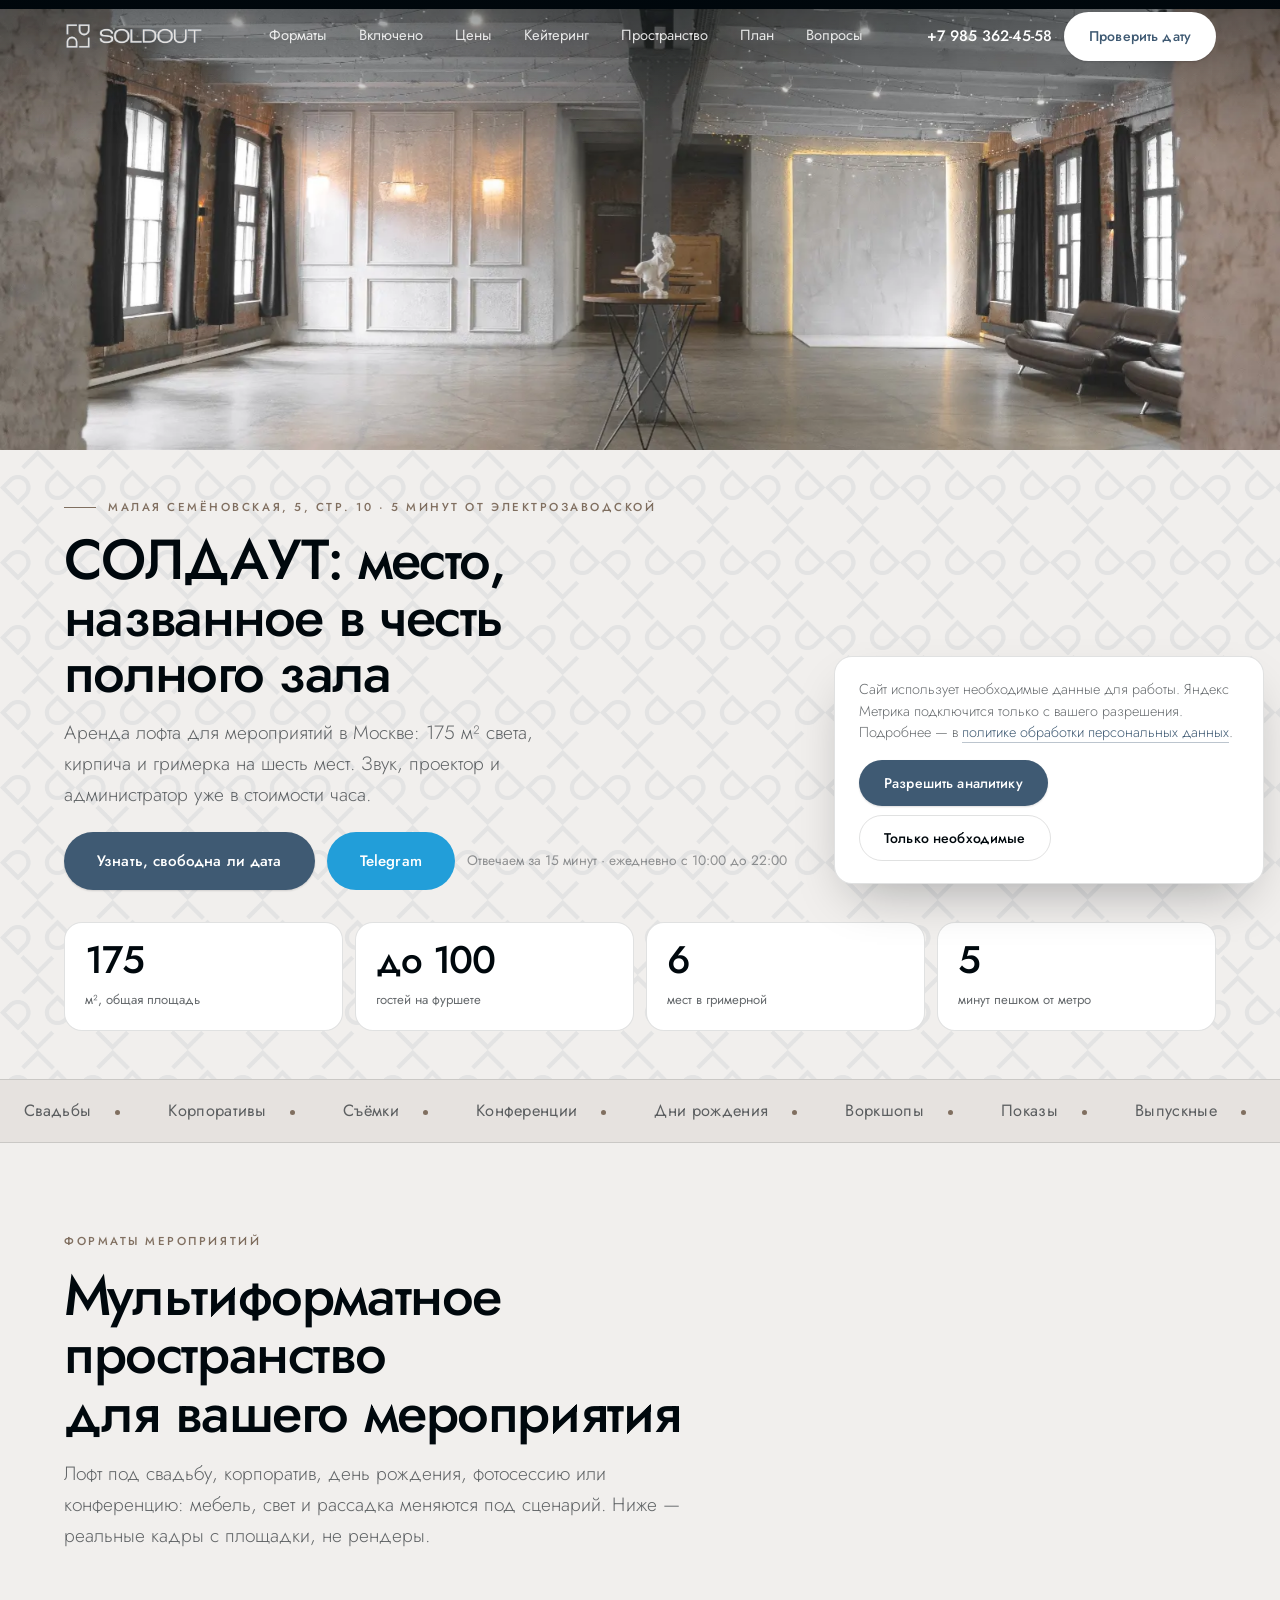
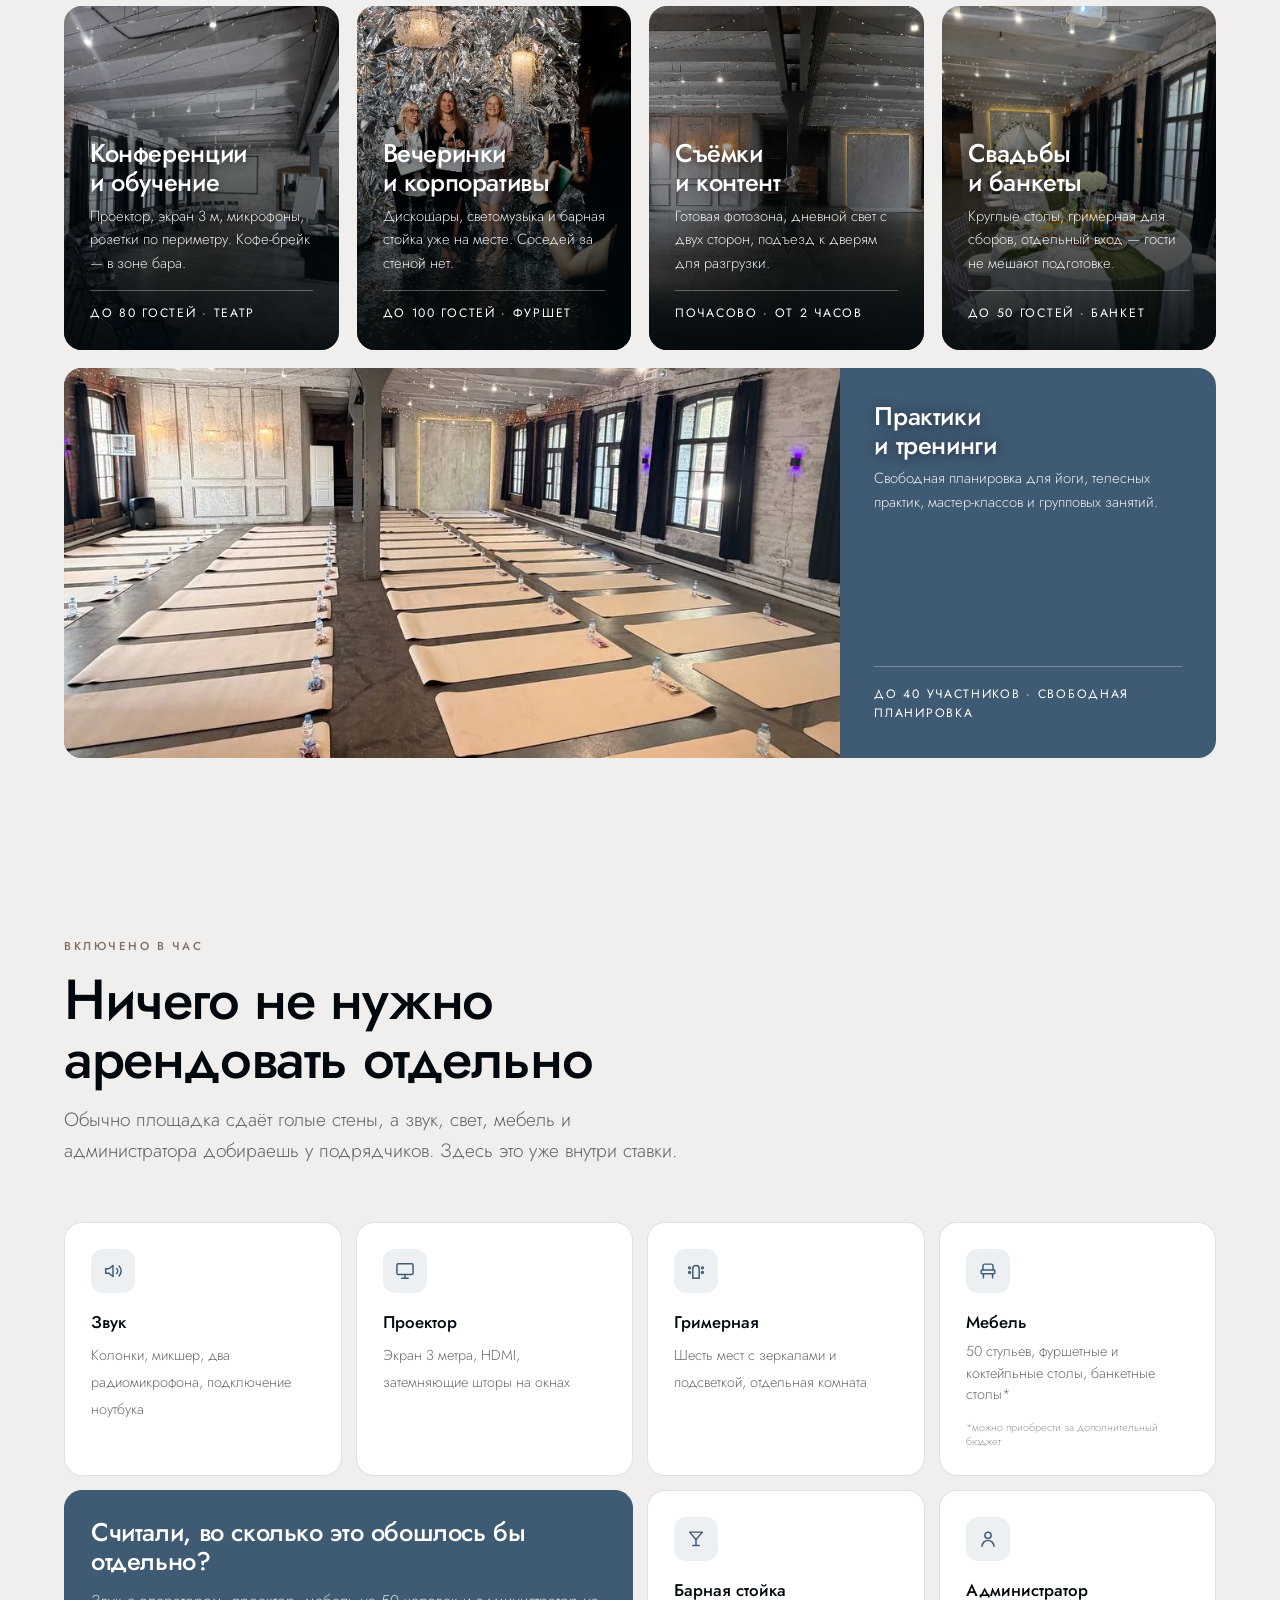
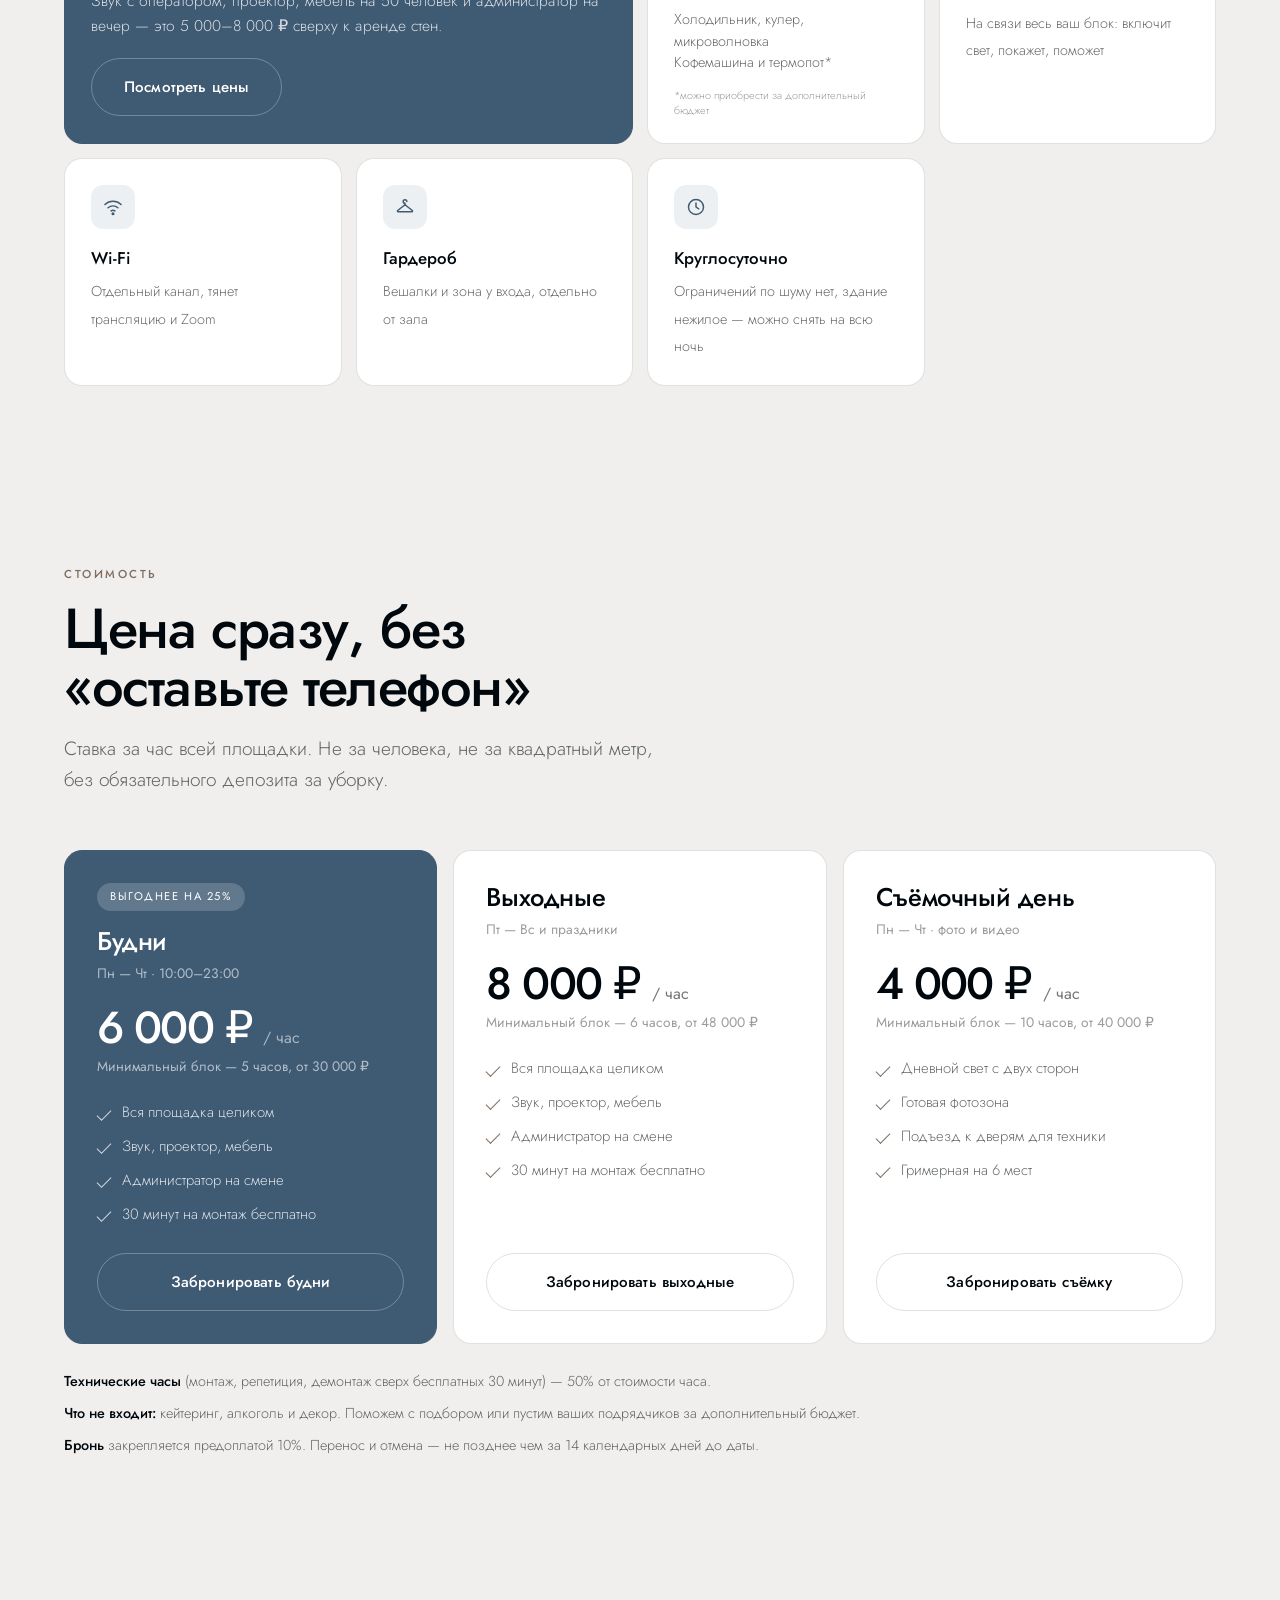
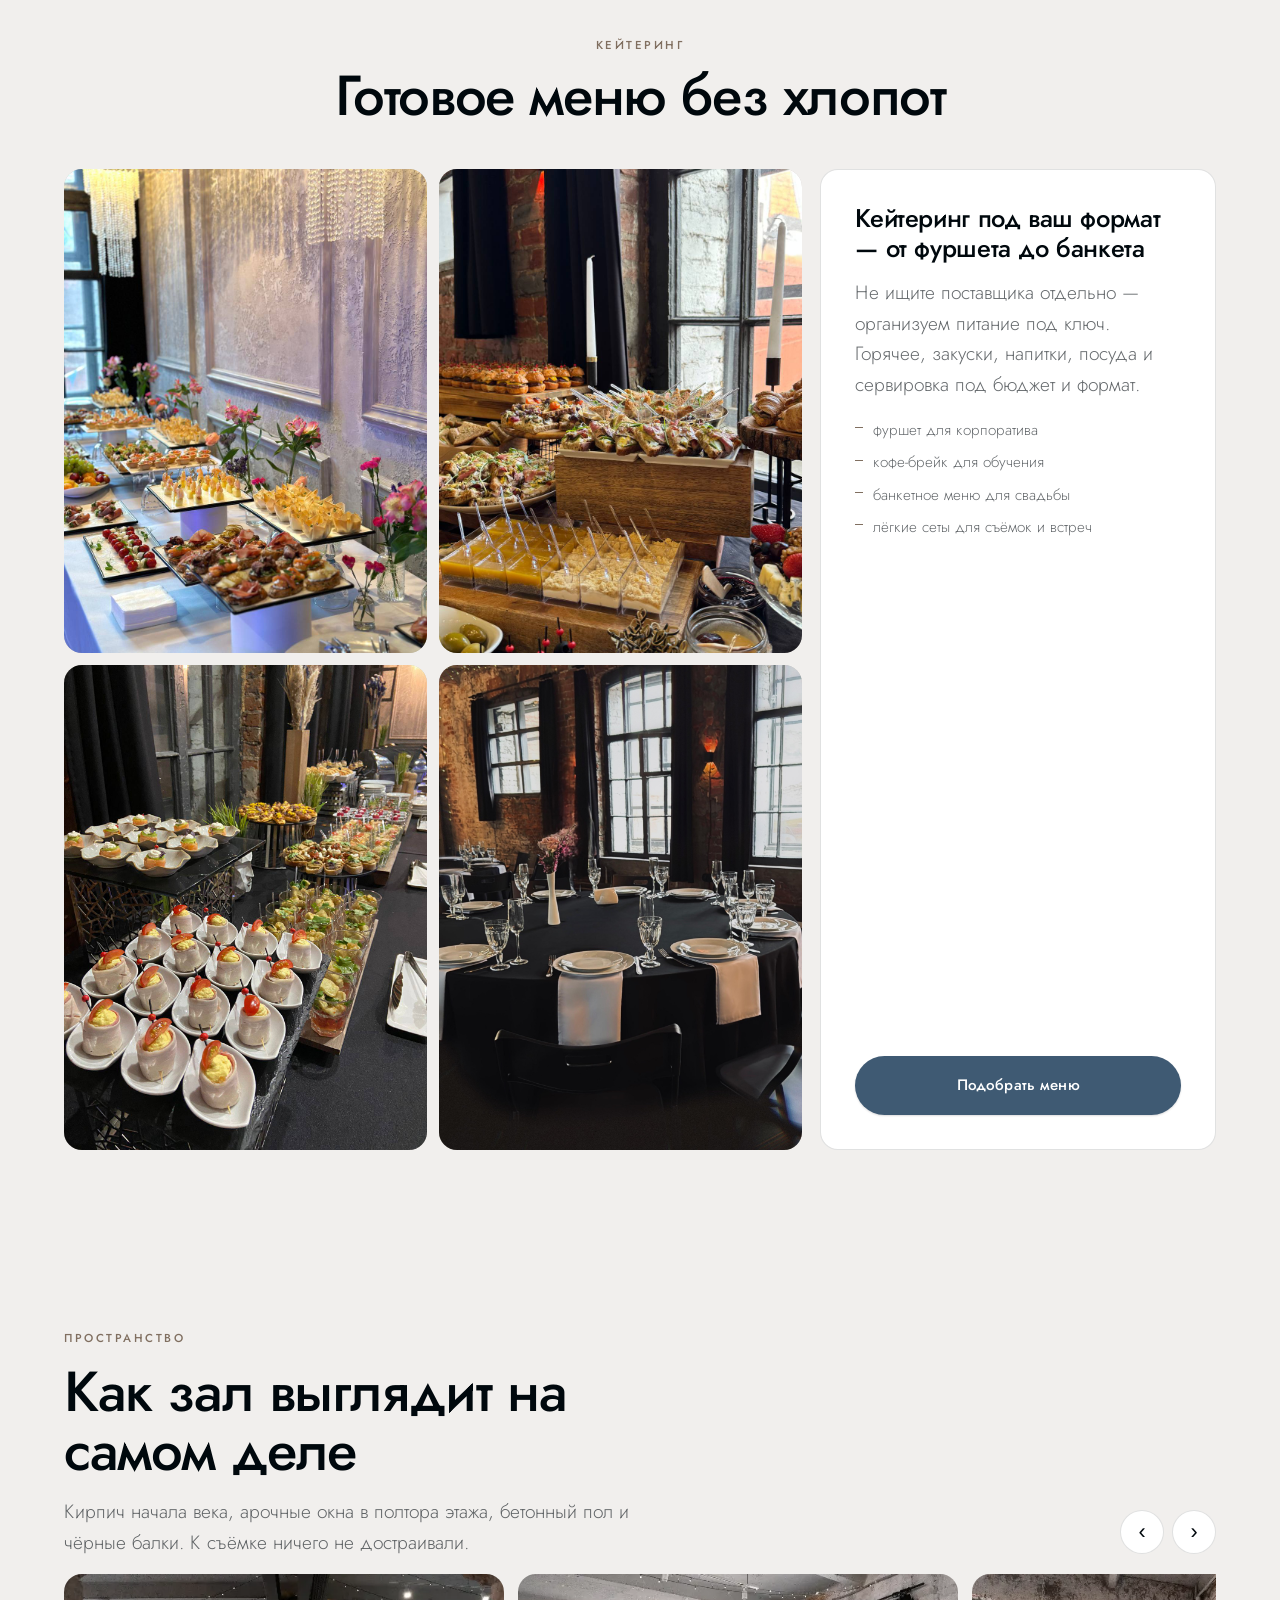
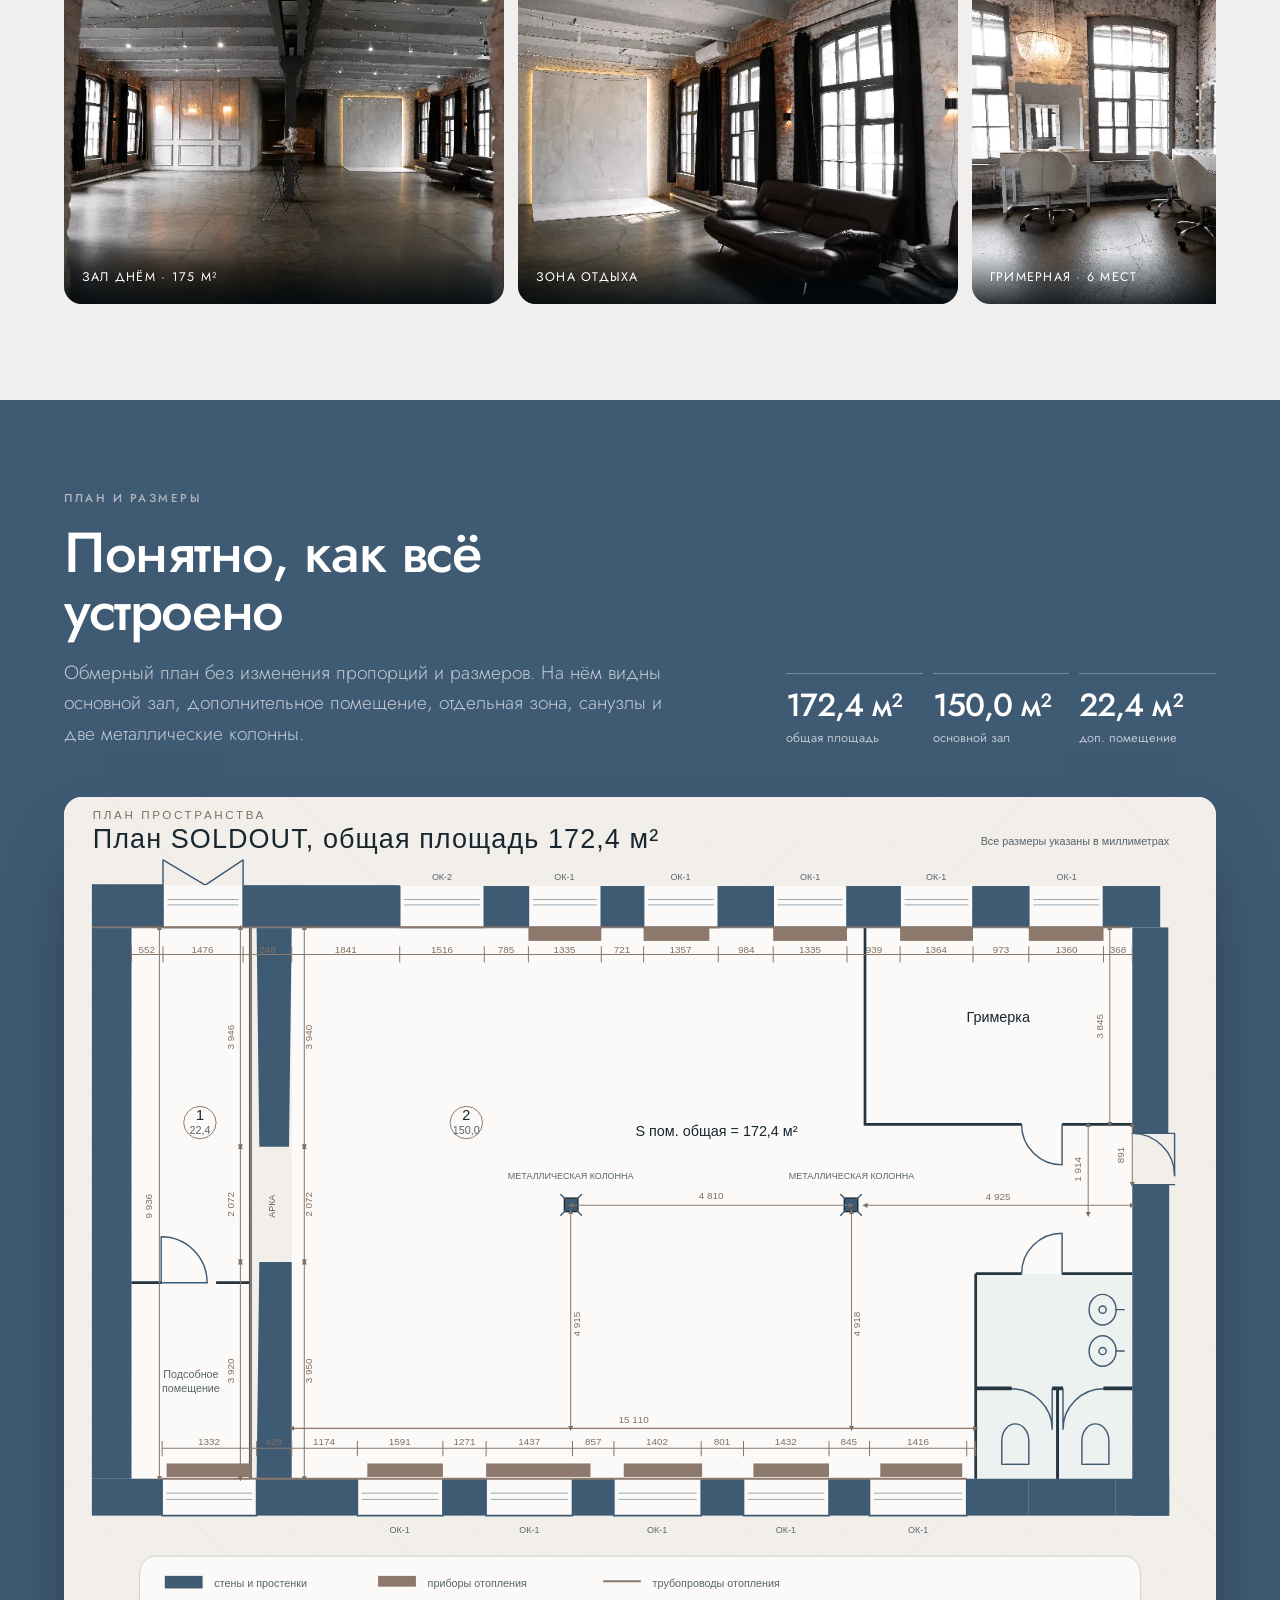
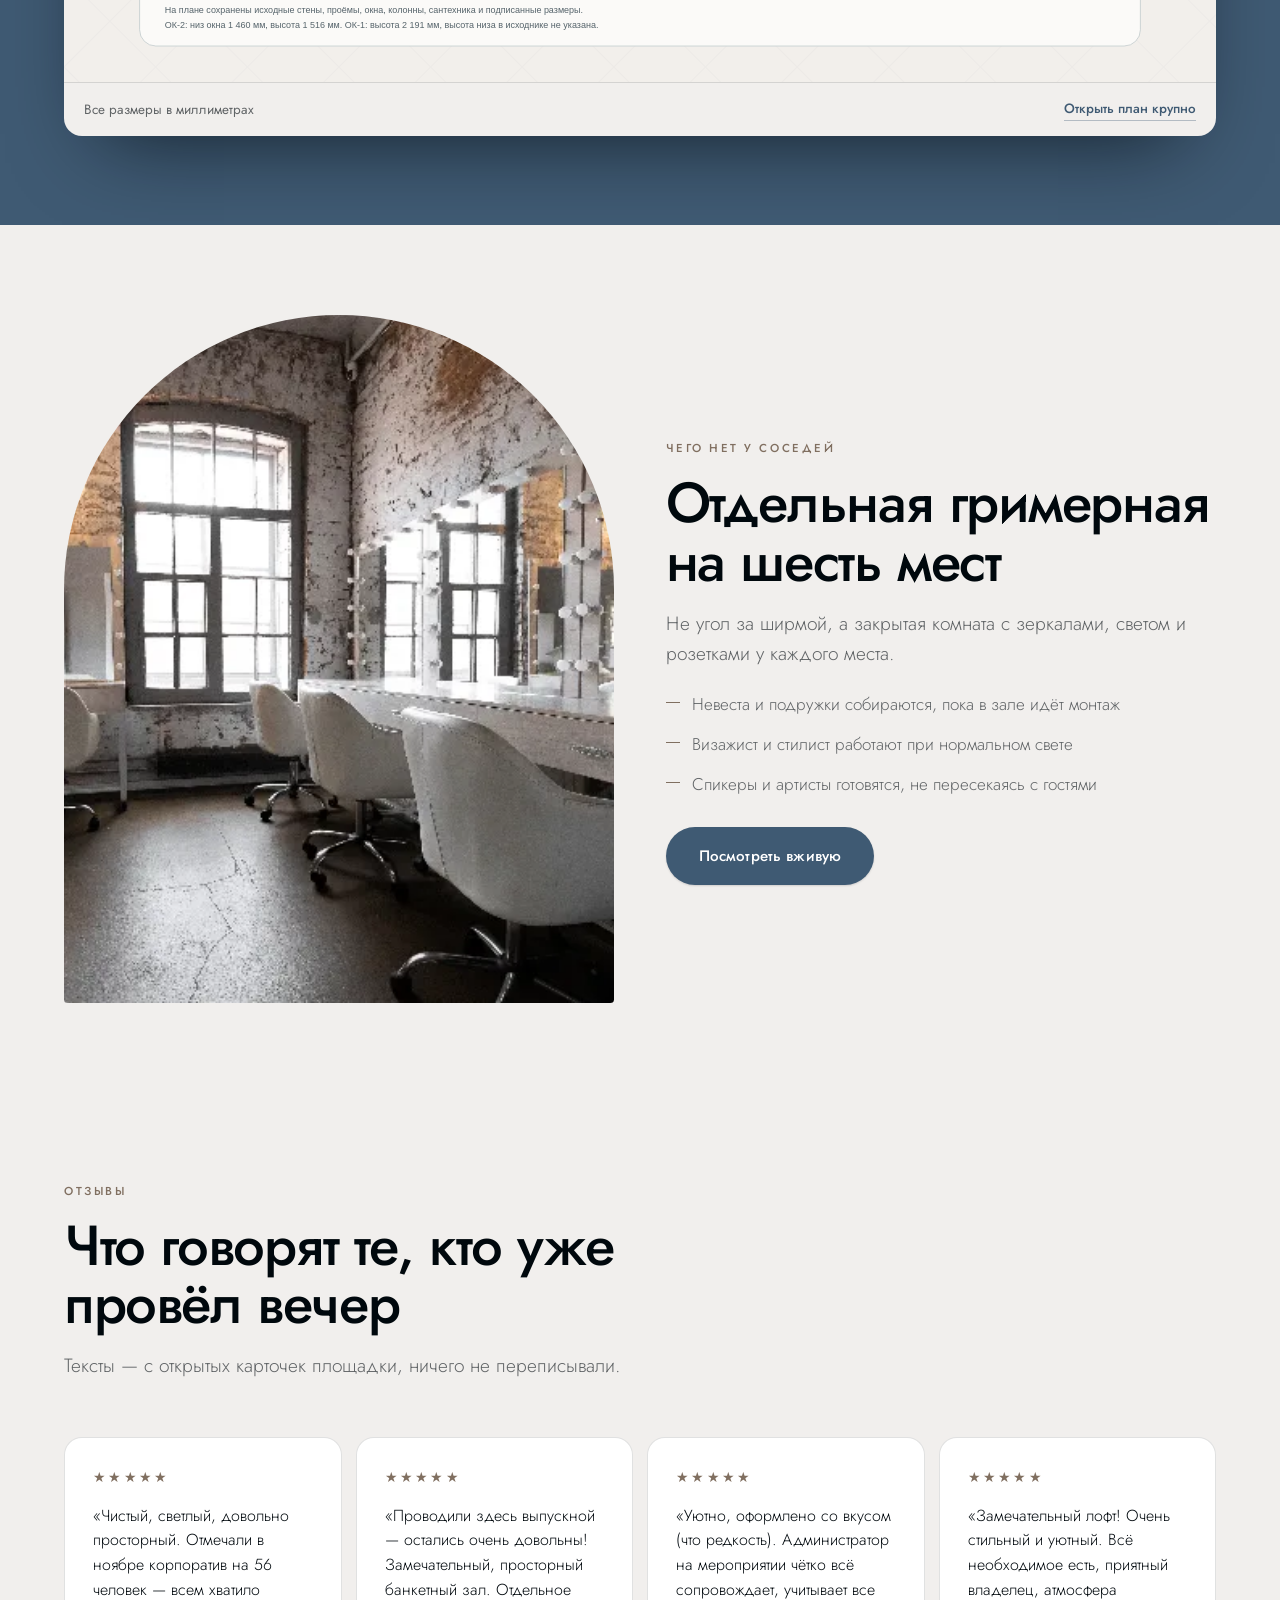
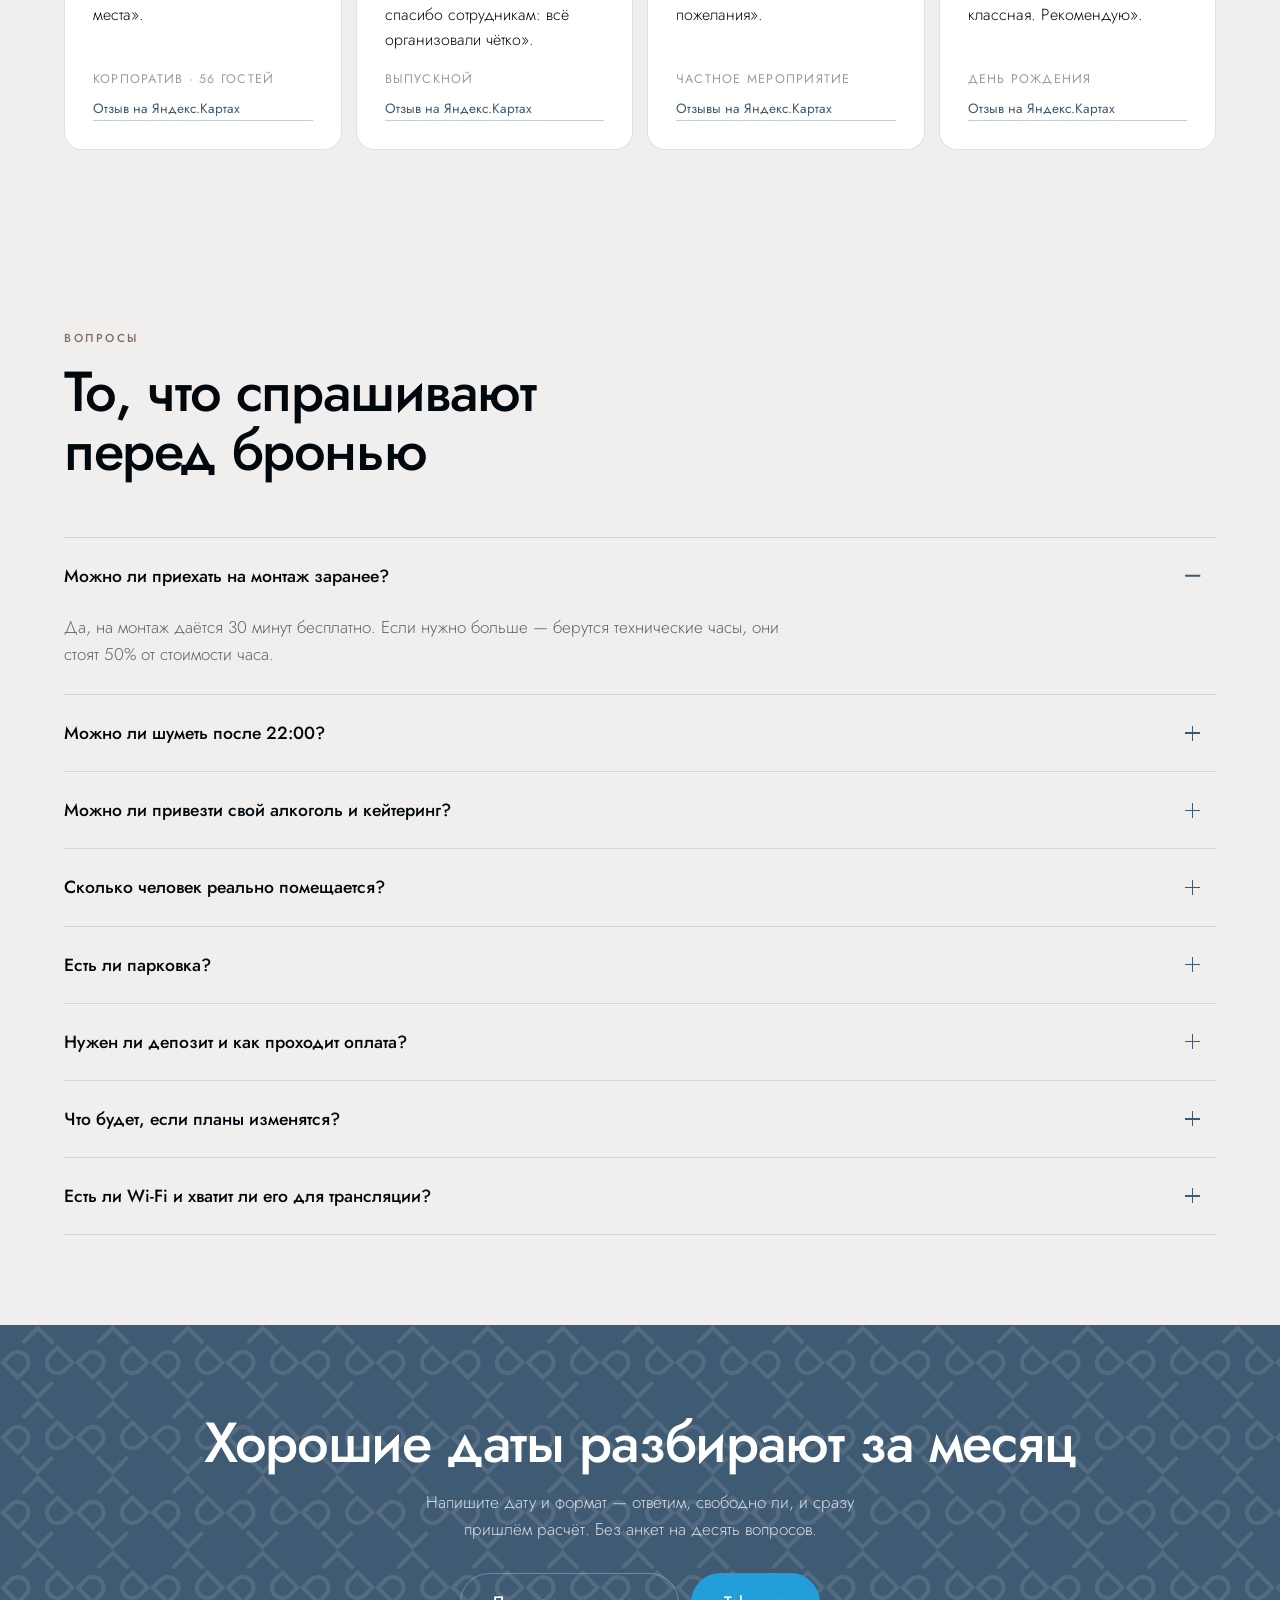
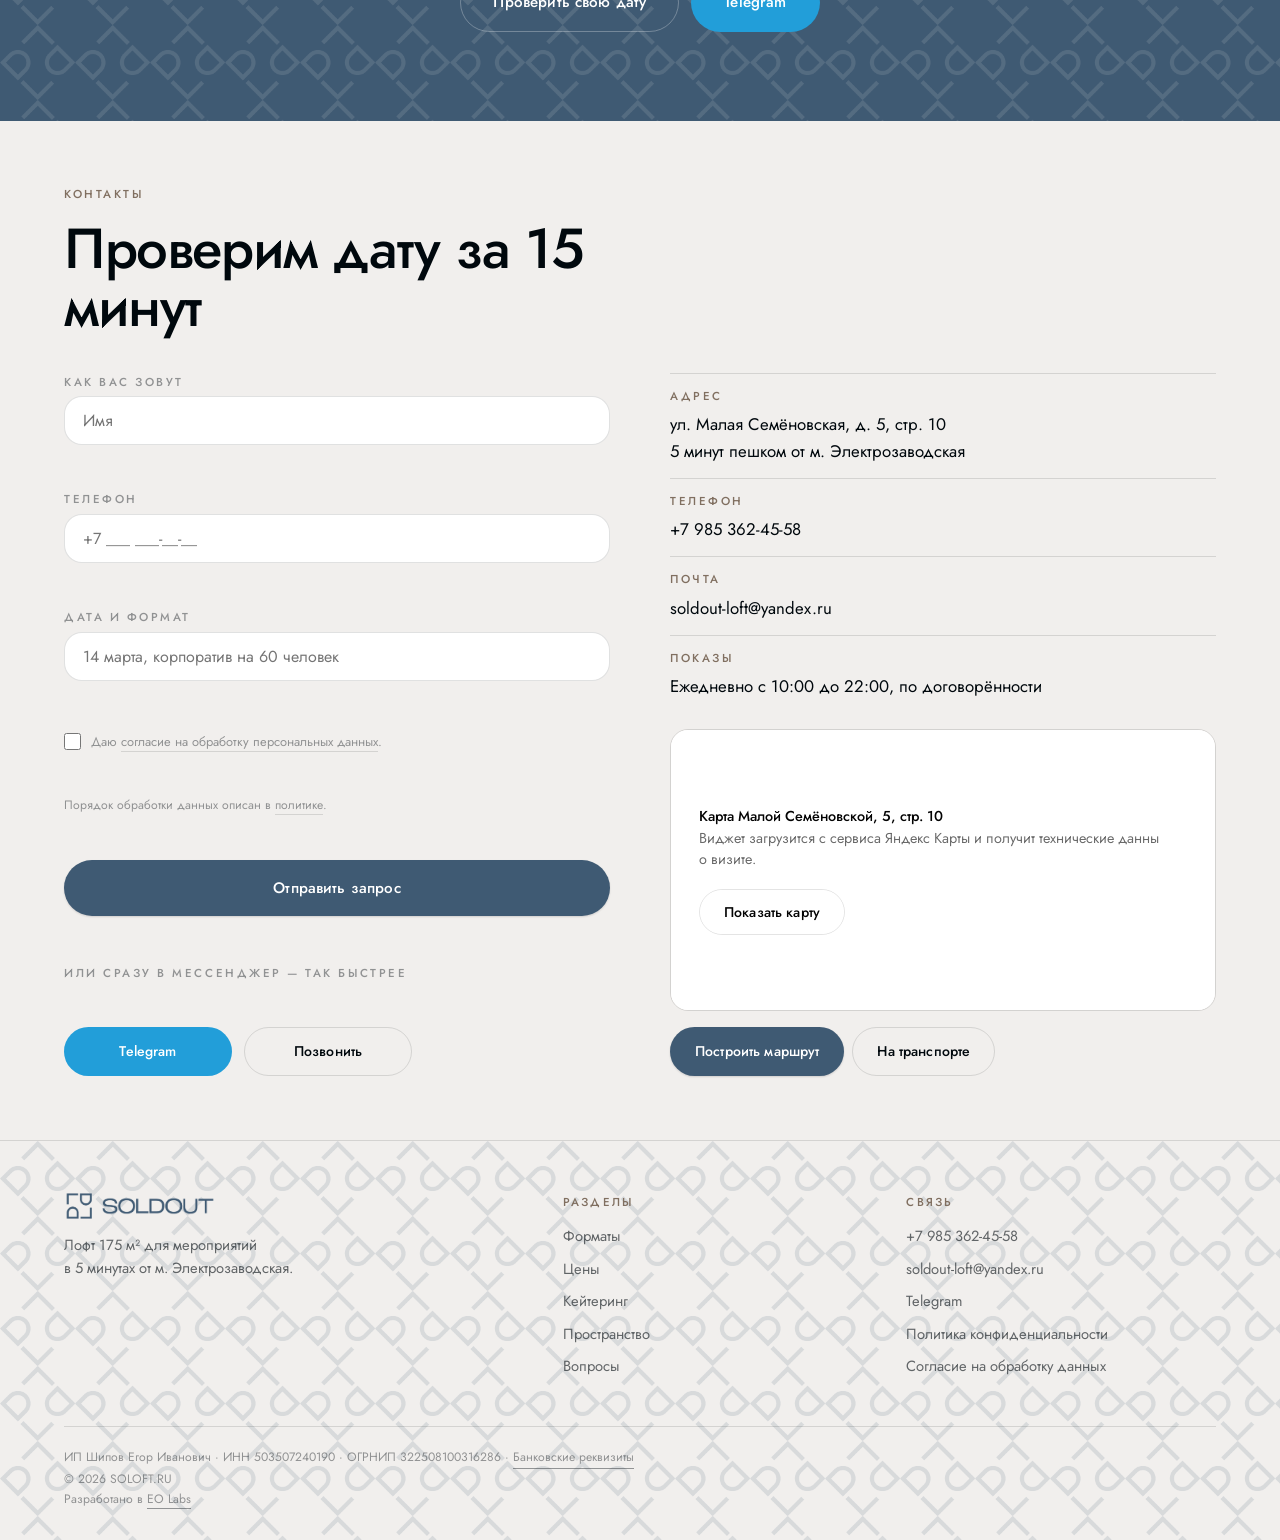
==== index.html @ fb5bb8ac "Add new event formats and refine floor plan" ====
<!DOCTYPE html>
<html lang="ru">
<head>
<meta charset="utf-8">
<meta name="viewport" content="width=device-width, initial-scale=1, viewport-fit=cover">
<title>Аренда лофта в Москве для мероприятий — SOLDOUT, 175 м² у м. Электрозаводская</title>
<meta name="description" content="Аренда лофта для мероприятий в Москве от 4 000 ₽/час. Лофт 175 м² с гримеркой в 5 минутах от м. Электрозаводская: свадьбы, корпоративы, дни рождения, съёмки, конференции. До 100 гостей, звук, проектор и администратор включены. Без ограничений по шуму, круглосуточно.">
<meta name="keywords" content="аренда лофта Москва, лофт для мероприятий, лофт Электрозаводская, лофт для свадьбы, лофт для корпоратива, лофт для съёмок, банкетный зал Москва, лофт почасово, площадка для мероприятий">
<link rel="canonical" href="https://soloft.ru/">
<meta property="og:type" content="website">
<meta property="og:site_name" content="SOLDOUT">
<meta property="og:title" content="Аренда лофта в Москве для мероприятий — SOLDOUT, 175 м²">
<meta property="og:description" content="Лофт 175 м² с гримеркой у м. Электрозаводская. Свадьбы, корпоративы, съёмки. От 4 000 ₽/час, всё оборудование включено, без ограничений по шуму.">
<meta property="og:url" content="https://soloft.ru/">
<meta property="og:image" content="https://soloft.ru/assets/opt/ev-02-1024.jpg">
<meta property="og:locale" content="ru_RU">
<link rel="icon" type="image/png" sizes="32x32" href="/assets/brand/favicon-soloft-light.png?v=20260816" media="(prefers-color-scheme: light)">
<link rel="icon" type="image/png" sizes="32x32" href="/assets/brand/favicon-soloft-dark.png?v=20260816" media="(prefers-color-scheme: dark)">
<link rel="apple-touch-icon" href="/icon-180.png">
<link rel="manifest" href="/site.webmanifest">
<meta name="theme-color" content="#3F5A73">
<meta property="og:image:width" content="1024">
<meta property="og:image:height" content="683">
<meta name="twitter:card" content="summary_large_image">
<meta name="twitter:title" content="Аренда лофта в Москве для мероприятий — SOLDOUT, 175 м²">
<meta name="twitter:description" content="Лофт 175 м² с гримеркой у м. Электрозаводская. Свадьбы, корпоративы, съёмки. От 4 000 ₽/час, всё оборудование включено, без ограничений по шуму.">
<meta name="twitter:image" content="https://soloft.ru/assets/opt/ev-02-1024.jpg">
<!-- Jost — ближайший бесплатный аналог фирменного NAMU Pro: тот же геометрический
     гротеск с одноэтажной «а» и полной кириллицей. Шрифт хранится локально,
     чтобы первый экран не зависел от внешних сервисов. -->
<script src="assets/js/config.js?v=20260907-1"></script>
<script>
  // Анимации включаются только при живом JS и если пользователь их не отключил.
  if (!matchMedia('(prefers-reduced-motion: reduce)').matches)
    document.documentElement.className += ' js';
</script>
<script type="application/ld+json">
{
  "@context":"https://schema.org",
  "@type":"EventVenue",
  "name":"SOLDOUT — лофт для мероприятий",
  "alternateName":"СОЛДАУТ",
  "description":"Лофт 175 м² для мероприятий в Москве: свадьбы, корпоративы, дни рождения, съёмки и конференции. Гримерная на 6 мест, звук, проектор и администратор включены в стоимость часа.",
  "url":"https://soloft.ru/",
  "image":"https://soloft.ru/assets/opt/ev-02-1024.jpg",
  "telephone":"+7-985-362-45-58",
  "email":"soldout-loft@yandex.ru",
  "maximumAttendeeCapacity":100,
  "floorSize":{"@type":"QuantitativeValue","value":172.4,"unitCode":"MTK"},
  "address":{
    "@type":"PostalAddress",
    "streetAddress":"ул. Малая Семёновская, д. 5, стр. 10",
    "addressLocality":"Москва",
    "addressCountry":"RU"
  },
  "publicAccess":true,
  "smokingAllowed":false,
  "openingHoursSpecification":{
    "@type":"OpeningHoursSpecification",
    "dayOfWeek":["Monday","Tuesday","Wednesday","Thursday","Friday","Saturday","Sunday"],
    "opens":"00:00","closes":"23:59"
  },
  "amenityFeature":[
    {"@type":"LocationFeatureSpecification","name":"Звуковое оборудование","value":true},
    {"@type":"LocationFeatureSpecification","name":"Проектор и экран 3 м","value":true},
    {"@type":"LocationFeatureSpecification","name":"Гримерная на 6 мест","value":true},
    {"@type":"LocationFeatureSpecification","name":"Барная стойка","value":true},
    {"@type":"LocationFeatureSpecification","name":"Wi-Fi","value":true},
    {"@type":"LocationFeatureSpecification","name":"Бесплатная парковка рядом","value":true},
    {"@type":"LocationFeatureSpecification","name":"Без ограничений по шуму","value":true}
  ],
  "makesOffer":[
    {"@type":"Offer","name":"Аренда лофта в будни","price":"6000","priceCurrency":"RUB",
     "description":"Пн–Чт, минимальный блок 5 часов"},
    {"@type":"Offer","name":"Аренда лофта в выходные","price":"8000","priceCurrency":"RUB",
     "description":"Пт–Вс и праздники, минимальный блок 6 часов"},
    {"@type":"Offer","name":"Съёмочный день","price":"4000","priceCurrency":"RUB",
     "description":"Пн–Чт для фото и видео, минимальный блок 10 часов"}
  ]
}
</script>
<!-- ?v= в адресах стилей, скриптов и логотипа — не убирать без замены номера.
     Файлы какое-то время отдавались с Cache-Control: immutable на год, и Safari
     после этого не перезапрашивает их даже при перезагрузке. Сменить номер версии —
     единственный способ отдать посетителю новый файл. Правится при каждом
     изменении site.css / site.js. -->
<link rel="stylesheet" href="assets/css/site.css?v=20260922-1">
</head>
<body>

<header id="hdr">
  <a href="#top" class="logo">
    <img class="logo-dark" src="assets/brand/logo-h-dark-c.png?v=20260807" alt="SOLDOUT">
    <img class="logo-light" src="assets/brand/logo-h-light-c.png?v=20260807" alt="">
  </a>
  <nav id="site-nav" aria-label="Основная навигация">
    <a href="#formats">Форматы</a>
    <a href="#included">Включено</a>
    <a href="#price">Цены</a>
    <a href="#catering">Кейтеринг</a>
    <a href="#space">Пространство</a>
    <a href="#plan">План</a>
    <a href="#faq">Вопросы</a>
  </nav>
  <div class="hd-r">
    <a class="hd-tel" href="tel:+79853624558">+7 985 362-45-58</a>
    <a class="btn btn-p btn-sm" href="#contact" data-cal>Проверить дату</a>
    <button class="nav-toggle" type="button" aria-expanded="false" aria-controls="site-nav" aria-label="Открыть меню"><span></span><span></span></button>
  </div>
</header>

<!-- ═══════════ ГЕРОЙ ═══════════ -->
<section class="hero" id="top">
  <div class="hero-media" id="hm">
    <picture><source type="image/webp" sizes="100vw" srcset="assets/opt/hero-640.webp 640w, assets/opt/hero-1024.webp 1024w, assets/opt/hero-1600.webp 1600w"><img id="hmi" src="assets/opt/hero-1024.jpg" width="3000" height="2000" fetchpriority="high" decoding="async" alt="Зал лофта SOLDOUT: кирпич, арочные окна, гирлянды"></picture>
  </div>
  <div class="hero-copy">
  <div class="wrap hero-in">
    <span class="lbl">Малая Семёновская, 5, стр. 10 · 5 минут от Электрозаводской</span>

    <h1 class="h1">
      <span class="ln"><span>СОЛДАУТ: место,</span></span>
      <span class="ln"><span>названное в честь</span></span>
      <span class="ln"><span><em>полного зала</em></span></span>
    </h1>

    <p class="lead hero-sub">
      Аренда лофта для мероприятий в Москве: 175 м² света, кирпича и гримерка на шесть мест.
      Звук, проектор и администратор уже в стоимости часа.
    </p>

    <div class="hero-act">
      <a class="btn btn-p" href="#contact" data-cal>Узнать, свободна ли дата</a>
      <a class="btn btn-tg" href="https://t.me/shipovegor" target="_blank" rel="noopener">Telegram</a>
      <span class="hero-note">Отвечаем за 15 минут · ежедневно с 10:00 до 22:00</span>
    </div>

    <div class="stats">
      <div class="stat rv"><b data-n="175">175</b><span>м², общая площадь</span></div>
      <div class="stat rv"><b data-n="100" data-pre="до ">до 100</b><span>гостей на фуршете</span></div>
      <div class="stat rv"><b data-n="6">6</b><span>мест в гримерной</span></div>
      <div class="stat rv"><b data-n="5">5</b><span>минут пешком от метро</span></div>
    </div>
  </div>
  </div>
</section>

<!-- ═══════════ БЕГУЩАЯ СТРОКА ═══════════ -->
<div class="mq" aria-hidden="true">
  <div class="mq-in">
    <span>Свадьбы</span><span>Корпоративы</span><span>Съёмки</span><span>Конференции</span>
    <span>Дни рождения</span><span>Воркшопы</span><span>Показы</span><span>Выпускные</span>
    <span>Свадьбы</span><span>Корпоративы</span><span>Съёмки</span><span>Конференции</span>
    <span>Дни рождения</span><span>Воркшопы</span><span>Показы</span><span>Выпускные</span>
  </div>
</div>

<!-- ═══════════ ФОРМАТЫ ═══════════ -->
<section id="formats">
  <div class="wrap">
    <div class="sh rv">
      <span class="lbl">Форматы мероприятий</span>
      <h2 class="h2">Мультиформатное пространство<br>для вашего мероприятия</h2>
      <p class="lead">Лофт под свадьбу, корпоратив, день рождения, фотосессию или конференцию: мебель, свет
        и рассадка меняются под сценарий. Ниже — реальные кадры с площадки, не рендеры.</p>
    </div>

    <div class="fmt">
      <article class="fmt-c rv">
        <picture><source type="image/webp" sizes="(max-width:900px) 100vw, 50vw" srcset="assets/opt/training-circle-640.webp 640w, assets/opt/training-circle-960.webp 960w"><img src="assets/opt/training-circle-960.jpg" width="960" height="1280" loading="lazy" decoding="async" alt="Круговая рассадка для тренинга перед проекционным экраном"></picture>
        <h3 class="h3">Конференции<br>и обучение</h3>
        <p>Проектор, экран 3 м, микрофоны, розетки по периметру. Кофе-брейк — в зоне бара.</p>
        <div class="fmt-cap">до 80 гостей · театр</div>
      </article>
      <article class="fmt-c rv">
        <picture><source type="image/webp" sizes="(max-width:900px) 100vw, 50vw" srcset="assets/opt/hall-01-640.webp 640w, assets/opt/hall-01-1024.webp 1024w, assets/opt/hall-01-1600.webp 1600w"><img src="assets/opt/hall-01-1024.jpg" width="1680" height="1120" loading="lazy" decoding="async" alt="Вечеринка: диско-шары и конфетти"></picture>
        <h3 class="h3">Вечеринки<br>и корпоративы</h3>
        <p>Дискошары, светомузыка и барная стойка уже на месте. Соседей за стеной нет.</p>
        <div class="fmt-cap">до 100 гостей · фуршет</div>
      </article>
      <article class="fmt-c rv">
        <picture><source type="image/webp" sizes="(max-width:900px) 100vw, 50vw" srcset="assets/opt/ev-02-640.webp 640w, assets/opt/ev-02-1024.webp 1024w, assets/opt/ev-02-1600.webp 1600w"><img src="assets/opt/ev-02-1024.jpg" width="1680" height="1120" loading="lazy" decoding="async" alt="Пустой зал при дневном свете"></picture>
        <h3 class="h3">Съёмки<br>и контент</h3>
        <p>Готовая фотозона, дневной свет с двух сторон, подъезд к дверям для разгрузки.</p>
        <div class="fmt-cap">почасово · от 2 часов</div>
      </article>
      <article class="fmt-c rv">
        <picture><source type="image/webp" sizes="(max-width:900px) 100vw, 50vw" srcset="assets/opt/wedding-banquet-640.webp 640w, assets/opt/wedding-banquet-960.webp 960w"><img src="assets/opt/wedding-banquet-960.jpg" width="960" height="1280" loading="lazy" decoding="async" alt="Свадебный банкет с круглыми столами и цветочным оформлением"></picture>
        <h3 class="h3">Свадьбы<br>и банкеты</h3>
        <p>Круглые столы, гримерная для сборов, отдельный вход — гости не мешают подготовке.</p>
        <div class="fmt-cap">до 50 гостей · банкет</div>
      </article>
      <article class="fmt-c fmt-c-feature rv">
        <picture><source type="image/webp" sizes="(max-width:700px) 100vw, 65vw" srcset="assets/opt/practices-640.webp 640w, assets/opt/practices-960.webp 960w"><img src="assets/opt/practices-960.jpg" width="960" height="1280" loading="lazy" decoding="async" alt="Зал SOLDOUT с раскладкой ковриков для группового занятия"></picture>
        <div class="fmt-copy">
          <h3 class="h3">Практики<br>и тренинги</h3>
          <p>Свободная планировка для йоги, телесных практик, мастер-классов и групповых занятий.</p>
          <div class="fmt-cap">до 40 участников · свободная планировка</div>
        </div>
      </article>
    </div>
  </div>
</section>

<!-- ═══════════ ЧТО ВХОДИТ ═══════════ -->
<section id="included">
  <div class="wrap">
    <div class="sh rv">
      <span class="lbl">Включено в час</span>
      <h2 class="h2">Ничего не нужно арендовать отдельно</h2>
      <p class="lead">Обычно площадка сдаёт голые стены, а звук, свет, мебель и администратора добираешь у подрядчиков. Здесь это уже внутри ставки.</p>
    </div>

    <div class="bento">
      <div class="bn rv">
        <i><svg viewBox="0 0 24 24"><path d="M4 9.5v5h3.5L12 18V6L7.5 9.5H4z"/><path d="M16 9.2a4 4 0 0 1 0 5.6"/><path d="M18.6 6.6a7.6 7.6 0 0 1 0 10.8"/></svg></i>
        <b>Звук</b><span>Колонки, микшер, два радиомикрофона, подключение ноутбука</span>
      </div>
      <div class="bn rv">
        <i><svg viewBox="0 0 24 24"><rect x="3.2" y="4.2" width="17.6" height="11.6" rx="1.4"/><path d="M12 15.8V20M8.5 20h7"/></svg></i>
        <b>Проектор</b><span>Экран 3 метра, HDMI, затемняющие шторы на окнах</span>
      </div>
      <div class="bn rv">
        <i><svg viewBox="0 0 24 24"><path d="M8.5 20V9.5a3.5 3.5 0 0 1 7 0V20z"/><circle cx="5" cy="8.5" r="1"/><circle cx="5" cy="13.5" r="1"/><circle cx="19" cy="8.5" r="1"/><circle cx="19" cy="13.5" r="1"/></svg></i>
        <b>Гримерная</b><span>Шесть мест с зеркалами и подсветкой, отдельная комната</span>
      </div>
      <div class="bn bn-with-note rv">
        <i><svg viewBox="0 0 24 24"><path d="M6.5 11V6.5a2 2 0 0 1 2-2h7a2 2 0 0 1 2 2V11"/><rect x="4.5" y="11" width="15" height="4" rx="1"/><path d="M7 15v4.5M17 15v4.5"/></svg></i>
        <b>Мебель</b><span>50 стульев, фуршетные и коктейльные столы, банкетные столы*</span>
        <small class="bn-note">*можно приобрести за дополнительный бюджет</small>
      </div>
      <div class="bn bn-wide rv">
        <h3 class="h3">Считали, во сколько это обошлось бы отдельно?</h3>
        <p>Звук с оператором, проектор, мебель на 50 человек и администратор на вечер — это 5 000–8 000 ₽ сверху к аренде стен.</p>
        <a class="btn btn-gh" href="#price" style="align-self:flex-start">Посмотреть цены</a>
      </div>
      <div class="bn bn-with-note rv">
        <i><svg viewBox="0 0 24 24"><path d="M5 4.5h14l-7 8z"/><path d="M12 12.5V19M8.5 19h7"/></svg></i>
        <b>Барная стойка</b><span>Холодильник, кулер, микроволновка<br>Кофемашина и термопот*</span>
        <small class="bn-note">*можно приобрести за дополнительный бюджет</small>
      </div>
      <div class="bn rv">
        <i><svg viewBox="0 0 24 24"><circle cx="12" cy="8" r="3.4"/><path d="M5.5 20a6.5 6.5 0 0 1 13 0"/></svg></i>
        <b>Администратор</b><span>На связи весь ваш блок: включит свет, покажет, поможет</span>
      </div>
      <div class="bn rv">
        <i><svg viewBox="0 0 24 24"><path d="M3.2 9.2a13 13 0 0 1 17.6 0"/><path d="M6.6 12.8a8.2 8.2 0 0 1 10.8 0"/><path d="M9.9 16.3a3.6 3.6 0 0 1 4.2 0"/><circle cx="12" cy="19.4" r=".9"/></svg></i>
        <b>Wi-Fi</b><span>Отдельный канал, тянет трансляцию и Zoom</span>
      </div>
      <div class="bn rv">
        <i><svg viewBox="0 0 24 24"><path d="M12 9.5V8a2 2 0 1 1 2-2"/><path d="M12 9.5 4 15.8a.8.8 0 0 0 .5 1.4h15a.8.8 0 0 0 .5-1.4L12 9.5z"/></svg></i>
        <b>Гардероб</b><span>Вешалки и зона у входа, отдельно от зала</span>
      </div>
      <div class="bn rv">
        <i><svg viewBox="0 0 24 24"><circle cx="12" cy="12" r="8.2"/><path d="M12 7.6V12l3 2"/></svg></i>
        <b>Круглосуточно</b><span>Ограничений по шуму нет, здание нежилое — можно снять на всю ночь</span>
      </div>
    </div>
  </div>
</section>

<!-- ═══════════ ЦЕНЫ ═══════════ -->
<section id="price">
  <div class="wrap">
    <div class="sh rv">
      <span class="lbl">Стоимость</span>
      <h2 class="h2">Цена сразу, без «оставьте телефон»</h2>
      <p class="lead">Ставка за час всей площадки. Не за человека, не за квадратный метр, без обязательного депозита за уборку.</p>
    </div>

    <div class="pr">
      <div class="pr-c hl rv">
        <span class="pr-tag">выгоднее на 25%</span>
        <h3 class="h3">Будни</h3>
        <div class="pr-when">Пн — Чт · 10:00–23:00</div>
        <div class="pr-v">6 000 ₽ <small>/ час</small></div>
        <div class="pr-min">Минимальный блок — 5 часов, от 30 000 ₽</div>
        <ul>
          <li>Вся площадка целиком</li>
          <li>Звук, проектор, мебель</li>
          <li>Администратор на смене</li>
          <li>30 минут на монтаж бесплатно</li>
        </ul>
        <a class="btn btn-gh" href="#contact">Забронировать будни</a>
      </div>

      <div class="pr-c rv">
        <h3 class="h3">Выходные</h3>
        <div class="pr-when">Пт — Вс и праздники</div>
        <div class="pr-v">8 000 ₽ <small>/ час</small></div>
        <div class="pr-min">Минимальный блок — 6 часов, от 48 000 ₽</div>
        <ul>
          <li>Вся площадка целиком</li>
          <li>Звук, проектор, мебель</li>
          <li>Администратор на смене</li>
          <li>30 минут на монтаж бесплатно</li>
        </ul>
        <a class="btn btn-o" href="#contact">Забронировать выходные</a>
      </div>

      <div class="pr-c rv">
        <h3 class="h3">Съёмочный день</h3>
        <div class="pr-when">Пн — Чт · фото и видео</div>
        <div class="pr-v">4 000 ₽ <small>/ час</small></div>
        <div class="pr-min">Минимальный блок — 10 часов, от 40 000 ₽</div>
        <ul>
          <li>Дневной свет с двух сторон</li>
          <li>Готовая фотозона</li>
          <li>Подъезд к дверям для техники</li>
          <li>Гримерная на 6 мест</li>
        </ul>
        <a class="btn btn-o" href="#contact">Забронировать съёмку</a>
      </div>
    </div>

    <div class="fine rv">
      <p><b>Технические часы</b> (монтаж, репетиция, демонтаж сверх бесплатных 30 минут) — 50% от стоимости часа.</p>
      <p><b>Что не входит:</b> кейтеринг, алкоголь и декор. Поможем с подбором или пустим ваших подрядчиков за дополнительный бюджет.</p>
      <p><b>Бронь</b> закрепляется предоплатой 10%. Перенос и отмена — не позднее чем за 14 календарных дней до даты.</p>
    </div>
  </div>
</section>

<!-- ═══════════ КЕЙТЕРИНГ ═══════════ -->
<section id="catering">
  <div class="wrap">
    <div class="cat-head rv">
      <span class="lbl">Кейтеринг</span>
      <h2 class="h2">Готовое меню без хлопот</h2>
    </div>
    <div class="cat">
      <div class="cat-collage rv">
        <figure class="cat-a"><img src="assets/opt/cater-buffet.jpg" width="960" height="1280" loading="lazy" decoding="async" alt="Фуршетный стол: канапе, закуски и цветы"></figure>
        <figure class="cat-b"><img src="assets/opt/cater-stand.jpg" width="960" height="1280" loading="lazy" decoding="async" alt="Мини-бургеры и десерты на деревянной стойке"></figure>
        <figure class="cat-c"><img src="assets/opt/cater-bites.jpg" width="1200" height="1600" loading="lazy" decoding="async" alt="Закуски в сервировочных ложках"></figure>
        <figure class="cat-d"><img src="assets/opt/cater-tables.jpg" width="1274" height="1600" loading="lazy" decoding="async" alt="Банкетные столы с чёрной скатертью, белой посудой и бокалами"></figure>
      </div>
      <aside class="cat-card rv">
        <h3 class="h3">Кейтеринг под ваш формат — от фуршета до банкета</h3>
        <p class="lead">Не ищите поставщика отдельно — организуем питание под ключ. Горячее, закуски, напитки, посуда и сервировка под бюджет и формат.</p>
        <ul>
          <li>фуршет для корпоратива</li>
          <li>кофе-брейк для обучения</li>
          <li>банкетное меню для свадьбы</li>
          <li>лёгкие сеты для съёмок и встреч</li>
        </ul>
        <a class="btn btn-p" href="#contact">Подобрать меню</a>
      </aside>
    </div>
  </div>
</section>

<!-- ═══════════ ПРОСТРАНСТВО ═══════════ -->
<section id="space">
  <div class="wrap">
    <div class="space-head">
    <div class="sh rv">
      <span class="lbl">Пространство</span>
      <h2 class="h2">Как зал выглядит на самом деле</h2>
      <p class="lead">Кирпич начала века, арочные окна в полтора этажа, бетонный пол и чёрные балки. К съёмке ничего не достраивали.</p>
    </div>
    <div class="gal-tools">
      <button type="button" class="gal-btn gal-prev" aria-label="Предыдущие фото" onclick="galGo(-1)">‹</button>
      <button type="button" class="gal-btn gal-next" aria-label="Следующие фото" onclick="galGo(1)">›</button>
    </div>
    </div>
    <script>
      function galGo(dir){
        var track = document.querySelector('.gal');
        if (!track) return;
        var card = track.querySelector('figure');
        var gap = parseFloat(getComputedStyle(track).gap) || 14;
        var step = (card ? card.getBoundingClientRect().width : 400) + gap;
        track.scrollLeft += step * dir;
      }
    </script>
    <div class="gal rv" tabindex="0" aria-label="Фотографии площадки, листайте вбок">
      <figure><picture><source type="image/webp" sizes="(max-width:900px) 85vw, 420px" srcset="assets/opt/ev-02-640.webp 640w, assets/opt/ev-02-1024.webp 1024w, assets/opt/ev-02-1600.webp 1600w"><img src="assets/opt/ev-02-1024.jpg" width="1680" height="1120" loading="lazy" decoding="async" alt="Зал лофта днём: дневной свет из арочных окон, кирпич и гирлянды"></picture><figcaption>Зал днём · 175 м²</figcaption></figure>
      <figure><picture><source type="image/webp" sizes="(max-width:900px) 100vw, 50vw" srcset="assets/opt/loft-02-640.webp 640w, assets/opt/loft-02-1024.webp 1024w, assets/opt/loft-02-1600.webp 1600w"><img src="assets/opt/loft-02-1024.jpg" width="1500" height="1000" loading="lazy" decoding="async" alt="Зона отдыха у окон: кожаные диваны и белая циклорамная стена"></picture><figcaption>Зона отдыха</figcaption></figure>
      <figure><picture><source type="image/webp" sizes="(max-width:900px) 100vw, 50vw" srcset="assets/opt/ev-01-640.webp 640w, assets/opt/ev-01-1024.webp 1024w, assets/opt/ev-01-1600.webp 1600w"><img src="assets/opt/ev-01-1024.jpg" width="1680" height="1120" loading="lazy" decoding="async" alt="Гримерная лофта: шесть мест с зеркалами и подсветкой"></picture><figcaption>Гримерная · 6 мест</figcaption></figure>
      <figure><picture><source type="image/webp" sizes="(max-width:900px) 100vw, 50vw" srcset="assets/opt/loft-01-640.webp 640w, assets/opt/loft-01-1024.webp 1024w, assets/opt/loft-01-1600.webp 1600w"><img src="assets/opt/loft-01-1024.jpg" width="1500" height="1000" loading="lazy" decoding="async" alt="Арочный проход между зонами лофта"></picture><figcaption>Арочный проход</figcaption></figure>
      <figure><picture><source type="image/webp" sizes="(max-width:900px) 100vw, 50vw" srcset="assets/opt/banquet-640.webp 640w, assets/opt/banquet-1024.webp 1024w"><img src="assets/opt/banquet-1024.jpg" width="1024" height="683" loading="lazy" decoding="async" alt="Банкетная рассадка: круглые столы под белым текстилем"></picture><figcaption>Банкет · до 50</figcaption></figure>
      <figure><picture><source type="image/webp" sizes="(max-width:900px) 85vw, 440px" srcset="assets/opt/banquet-photowall-640.webp 640w, assets/opt/banquet-photowall-1024.webp 1024w"><img src="assets/opt/banquet-photowall-1024.jpg" width="1024" height="768" loading="lazy" decoding="async" alt="Банкетный стол у фотозоны в лофте SOLDOUT"></picture><figcaption>Банкет у фотозоны</figcaption></figure>
      <figure><picture><source type="image/webp" sizes="(max-width:900px) 100vw, 50vw" srcset="assets/opt/loft-04-640.webp 640w, assets/opt/loft-04-1024.webp 1024w, assets/opt/loft-04-1600.webp 1600w"><img src="assets/opt/loft-04-1024.jpg" width="1500" height="1000" loading="lazy" decoding="async" alt="Кирпичная стена с высоким окном и люстрой"></picture><figcaption>Кирпич и свет</figcaption></figure>
      <figure><picture><source type="image/webp" sizes="(max-width:900px) 100vw, 50vw" srcset="assets/opt/ev-03-640.webp 640w, assets/opt/ev-03-1024.webp 1024w, assets/opt/ev-03-1600.webp 1600w"><img src="assets/opt/ev-03-1024.jpg" width="1680" height="1120" loading="lazy" decoding="async" alt="Театральная рассадка: ряды стульев перед экраном"></picture><figcaption>Театр · до 80</figcaption></figure>
      <figure><picture><source type="image/webp" sizes="(max-width:900px) 100vw, 50vw" srcset="assets/opt/loft-05-640.webp 640w, assets/opt/loft-05-1024.webp 1024w, assets/opt/loft-05-1600.webp 1600w"><img src="assets/opt/loft-05-1024.jpg" width="1500" height="1000" loading="lazy" decoding="async" alt="Экран и звуковое оборудование для конференции"></picture><figcaption>Экран 3 м и звук</figcaption></figure>
      <figure><picture><source type="image/webp" sizes="(max-width:900px) 100vw, 50vw" srcset="assets/opt/hall-01-640.webp 640w, assets/opt/hall-01-1024.webp 1024w, assets/opt/hall-01-1600.webp 1600w"><img src="assets/opt/hall-01-1024.jpg" width="1680" height="1120" loading="lazy" decoding="async" alt="Вечеринка в лофте: диско-шары и конфетти"></picture><figcaption>Вечеринка</figcaption></figure>
      <figure><picture><source type="image/webp" sizes="(max-width:900px) 100vw, 50vw" srcset="assets/opt/loft-03-640.webp 640w, assets/opt/loft-03-1024.webp 1024w, assets/opt/loft-03-1600.webp 1600w"><img src="assets/opt/loft-03-1024.jpg" width="1500" height="1000" loading="lazy" decoding="async" alt="Коктейльные столы у панельной стены"></picture><figcaption>Фуршетная зона</figcaption></figure>
      <figure><picture><source type="image/webp" sizes="(max-width:900px) 100vw, 50vw" srcset="assets/opt/ev-04-640.webp 640w, assets/opt/ev-04-1024.webp 1024w, assets/opt/ev-04-1600.webp 1600w"><img src="assets/opt/ev-04-1024.jpg" width="1680" height="1120" loading="lazy" decoding="async" alt="Входная зона лофта с гардеробом"></picture><figcaption>Вход · гардероб</figcaption></figure>
      <figure><picture><source type="image/webp" sizes="(max-width:900px) 100vw, 50vw" srcset="assets/opt/ev-05-640.webp 640w, assets/opt/ev-05-1024.webp 1024w, assets/opt/ev-05-1600.webp 1600w"><img src="assets/opt/ev-05-1024.jpg" width="1680" height="1120" loading="lazy" decoding="async" alt="Санузлы лофта"></picture><figcaption>Два санузла</figcaption></figure>
    </div>
  </div>
</section>

<!-- ═══════════ ПЛАН ПРОСТРАНСТВА ═══════════ -->
<section class="plan-section" id="plan">
  <div class="wrap">
    <div class="plan-head">
      <div class="sh rv">
        <span class="lbl">План и размеры</span>
        <h2 class="h2">Понятно, как всё устроено</h2>
        <p class="lead">Обмерный план без изменения пропорций и размеров. На нём видны основной зал, дополнительное помещение, отдельная зона, санузлы и две металлические колонны.</p>
      </div>
      <dl class="plan-facts rv">
        <div><dt>172,4 м²</dt><dd>общая площадь</dd></div>
        <div><dt>150,0 м²</dt><dd>основной зал</dd></div>
        <div><dt>22,4 м²</dt><dd>доп. помещение</dd></div>
      </dl>
    </div>
    <figure class="plan-card rv">
      <div class="plan-scroll" tabindex="0" aria-label="План помещения. На телефоне схему можно прокручивать по горизонтали.">
        <img src="assets/brand/floor-plan.svg?v=20260922-2" width="1280" height="984" loading="lazy" decoding="async" alt="План лофта SOLDOUT общей площадью 172,4 м² с основным залом 150 м², дополнительным помещением, гримерной и двумя санузлами">
      </div>
      <figcaption>
        <span>Все размеры в миллиметрах</span>
        <a href="assets/brand/floor-plan.svg?v=20260922-2" target="_blank" rel="noopener" data-goal="floor_plan_open">Открыть план крупно</a>
      </figcaption>
    </figure>
  </div>
</section>

<!-- ═══════════ ГРИМЕРНАЯ ═══════════ -->
<section>
  <div class="wrap feat">
    <div class="feat-img rv"><picture><source type="image/webp" sizes="(max-width:900px) 100vw, 50vw" srcset="assets/opt/ev-01-640.webp 640w, assets/opt/ev-01-1024.webp 1024w, assets/opt/ev-01-1600.webp 1600w"><img src="assets/opt/ev-01-1024.jpg" width="1680" height="1120" loading="lazy" decoding="async" alt="Гримерная: шесть мест с зеркалами и лампами"></picture></div>
    <div class="rv">
      <span class="lbl">Чего нет у соседей</span>
      <h2 class="h2" style="margin:14px 0 16px">Отдельная гримерная на шесть мест</h2>
      <p class="lead">Не угол за ширмой, а закрытая комната с зеркалами, светом и розетками у каждого места.</p>
      <ul>
        <li>Невеста и подружки собираются, пока в зале идёт монтаж</li>
        <li>Визажист и стилист работают при нормальном свете</li>
        <li>Спикеры и артисты готовятся, не пересекаясь с гостями</li>
      </ul>
      <a class="btn btn-p" href="#contact">Посмотреть вживую</a>
    </div>
  </div>
</section>

<!-- ═══════════ ОТЗЫВЫ ═══════════ -->
<section>
  <div class="wrap">
    <div class="sh rv">
      <span class="lbl">Отзывы</span>
      <h2 class="h2">Что говорят те, кто уже провёл вечер</h2>
      <p class="lead">Тексты — с открытых карточек площадки, ничего не переписывали.</p>
    </div>
    <div class="rev">
      <article class="rv">
        <div class="st">★★★★★</div>
        <blockquote>«Чистый, светлый, довольно просторный. Отмечали в ноябре корпоратив на 56 человек — всем хватило места».</blockquote>
        <cite>Корпоратив · 56 гостей</cite>
        <a href="https://yandex.ru/maps/org/41831610758/reviews?reviews%5BpublicId%5D=19v2dh8dqt2p18c2d2fey8yh18" target="_blank" rel="noopener nofollow">Отзыв на Яндекс.Картах</a>
      </article>
      <article class="rv">
        <div class="st">★★★★★</div>
        <blockquote>«Проводили здесь выпускной — остались очень довольны! Замечательный, просторный банкетный зал. Отдельное спасибо сотрудникам: всё организовали чётко».</blockquote>
        <cite>Выпускной</cite>
        <a href="https://yandex.ru/maps/org/41831610758/reviews?reviews%5BpublicId%5D=utawvm30yqwaeamvy0e4026r10" target="_blank" rel="noopener nofollow">Отзыв на Яндекс.Картах</a>
      </article>
      <article class="rv">
        <div class="st">★★★★★</div>
        <blockquote>«Уютно, оформлено со вкусом (что редкость). Администратор на мероприятии чётко всё сопровождает, учитывает все пожелания».</blockquote>
        <cite>Частное мероприятие</cite>
        <a href="https://yandex.ru/maps/org/41831610758/reviews/" target="_blank" rel="noopener nofollow">Отзывы на Яндекс.Картах</a>
      </article>
      <article class="rv">
        <div class="st">★★★★★</div>
        <blockquote>«Замечательный лофт! Очень стильный и уютный. Всё необходимое есть, приятный владелец, атмосфера классная. Рекомендую».</blockquote>
        <cite>День рождения</cite>
        <a href="https://yandex.ru/maps/org/41831610758/reviews?reviews%5BpublicId%5D=fqwp6a39p2wd9tfnc729j9mdg4" target="_blank" rel="noopener nofollow">Отзыв на Яндекс.Картах</a>
      </article>
    </div>
  </div>
</section>

<!-- ═══════════ FAQ ═══════════ -->
<section id="faq">
  <div class="wrap">
    <div class="sh rv">
      <span class="lbl">Вопросы</span>
      <h2 class="h2">То, что спрашивают перед бронью</h2>
    </div>
    <div class="faq rv">
      <details open>
        <summary>Можно ли приехать на монтаж заранее?</summary>
        <div class="a">Да, на монтаж даётся 30 минут бесплатно. Если нужно больше — берутся технические часы, они стоят 50% от стоимости часа.</div>
      </details>
      <details>
        <summary>Можно ли шуметь после 22:00?</summary>
        <div class="a">Да. Ограничений по шуму нет — музыка играет круглосуточно, площадку можно снять на всю ночь. Здание нежилое, жилых соседей за стеной нет, поэтому вечеринку не придётся сворачивать на самом интересном месте.</div>
      </details>
      <details>
        <summary>Можно ли привезти свой алкоголь и кейтеринг?</summary>
        <div class="a">Да, со своими подрядчиками работаем — это оплачивается дополнительно к аренде. Если проще, подберём кейтеринг сами под формат и бюджет: от кофе-брейка до банкетного меню.</div>
      </details>
      <details>
        <summary>Сколько человек реально помещается?</summary>
        <div class="a">До 100 на фуршет, до 80 в театральной рассадке и до 50 за банкетными столами — банкет занимает больше места, потому что к каждому столу нужен подход. Зал без колонн, сцена видна с любой точки. Если гостей больше — напишите, подскажем, как перестроить рассадку.</div>
      </details>
      <details>
        <summary>Есть ли парковка?</summary>
        <div class="a">Рядом две бесплатные городские парковки. К зданию можно подъехать вплотную и разгрузить технику, декор или торт прямо у входа — нести через двор не придётся.</div>
      </details>
      <details>
        <summary>Нужен ли депозит и как проходит оплата?</summary>
        <div class="a">Дата закрепляется предоплатой 10% — например, 3 000 ₽ при будничном блоке на 5 часов. Остаток вносится до начала мероприятия. Работаем с ИП и юрлицами, даём закрывающие документы.</div>
      </details>
      <details>
        <summary>Что будет, если планы изменятся?</summary>
        <div class="a">Перенести дату или отменить бронь можно не позднее чем за 14 календарных дней до мероприятия. Если предупредить в этот срок, предоплата сохраняется за вами.</div>
      </details>
      <details>
        <summary>Есть ли Wi-Fi и хватит ли его для трансляции?</summary>
        <div class="a">Wi-Fi есть, отдельный канал — тянет Zoom и трансляцию. Розетки выведены по периметру зала, удлинители найдутся у администратора.</div>
      </details>
    </div>
  </div>
</section>

<!-- ═══════════ ПРИЗЫВ ═══════════ -->
<section class="cta">
  <div class="wrap">
    <h2 class="h2 rv">Хорошие даты разбирают за месяц</h2>
    <p class="rv">Напишите дату и формат — ответим, свободно ли, и сразу пришлём расчёт. Без анкет на десять вопросов.</p>
    <div class="hero-act rv" style="animation:none;opacity:1">
      <a class="btn btn-gh" href="#contact" data-cal>Проверить свою дату</a>
      <a class="btn btn-tg" href="https://t.me/shipovegor" target="_blank" rel="noopener">Telegram</a>
    </div>
  </div>
</section>

<!-- ═══════════ КОНТАКТЫ ═══════════ -->
<section id="contact">
  <div class="wrap">
    <div class="sh rv">
      <span class="lbl">Контакты</span>
      <h2 class="h2">Проверим дату за 15 минут</h2>
    </div>

    <div class="ct">
      <form class="form rv">
        <label><span class="lbl">Как вас зовут</span><input class="ym-disable-keys" name="name" required placeholder="Имя"></label>
        <label><span class="lbl">Телефон</span><input class="ym-disable-keys" name="phone" type="tel" required placeholder="+7 ___ ___-__-__"></label>
        <label><span class="lbl">Дата и формат</span><input class="ym-disable-keys" name="date" placeholder="14 марта, корпоратив на 60 человек"></label>
        <!-- ловушка для ботов: поле спрятано от людей, но заполняется скриптами -->
        <input class="trap" name="company" tabindex="-1" autocomplete="off" aria-hidden="true">
        <label class="cons"><input type="checkbox" required aria-describedby="consent-error">
          <span>Даю <a href="/agreement">согласие на обработку персональных данных</a>.</span></label>
        <p class="form-policy">Порядок обработки данных описан в <a href="/privacy">политике</a>.</p>
        <span class="err consent-error" id="consent-error" role="alert" aria-live="polite"></span>
        <button class="btn btn-p" type="submit">Отправить запрос</button>
        <p class="lbl contact-fast">Или сразу в мессенджер — так быстрее</p>
        <div class="contact-messengers">
          <a class="btn btn-tg btn-sm" href="https://t.me/shipovegor" target="_blank" rel="noopener">Telegram</a>
          <a class="btn btn-o btn-sm" href="tel:+79853624558">Позвонить</a>
        </div>
      </form>

      <div class="rv">
        <div class="info">
          <div><span class="lbl">Адрес</span><p>ул. Малая Семёновская, д. 5, стр. 10<br>5 минут пешком от м. Электрозаводская</p></div>
          <div><span class="lbl">Телефон</span><a href="tel:+79853624558">+7 985 362-45-58</a></div>
          <div><span class="lbl">Почта</span><a href="mailto:soldout-loft@yandex.ru">soldout-loft@yandex.ru</a></div>
          <div><span class="lbl">Показы</span><p>Ежедневно с 10:00 до 22:00, по договорённости</p></div>
        </div>
        <div class="map" id="venue-map">
          <div class="map-permission">
            <p><strong>Карта Малой Семёновской, 5, стр. 10</strong><br>
              Виджет загрузится с сервиса Яндекс Карты и получит технические данны о визите.</p>
            <button class="btn btn-o btn-sm" type="button" id="map-load">Показать карту</button>
          </div>
        </div>
        <!-- rtext=~адрес: точка отправления пустая, Яндекс подставит текущее
             местоположение пользователя; rtt задаёт способ передвижения -->
        <div class="route">
          <a class="btn btn-p btn-sm"
             href="https://yandex.ru/maps/?rtext=~%D0%9C%D0%BE%D1%81%D0%BA%D0%B2%D0%B0%2C%20%D1%83%D0%BB.%20%D0%9C%D0%B0%D0%BB%D0%B0%D1%8F%20%D0%A1%D0%B5%D0%BC%D1%91%D0%BD%D0%BE%D0%B2%D1%81%D0%BA%D0%B0%D1%8F%2C%205%20%D1%81%D1%82%D1%80%2010&amp;rtt=auto"
             target="_blank" rel="noopener">Построить маршрут</a>
          <a class="btn btn-o btn-sm"
             href="https://yandex.ru/maps/?rtext=~%D0%9C%D0%BE%D1%81%D0%BA%D0%B2%D0%B0%2C%20%D1%83%D0%BB.%20%D0%9C%D0%B0%D0%BB%D0%B0%D1%8F%20%D0%A1%D0%B5%D0%BC%D1%91%D0%BD%D0%BE%D0%B2%D1%81%D0%BA%D0%B0%D1%8F%2C%205%20%D1%81%D1%82%D1%80%2010&amp;rtt=mt"
             target="_blank" rel="noopener">На транспорте</a>
        </div>
      </div>
    </div>
  </div>
</section>

<footer>
  <div class="wrap">
    <div class="fg">
      <div>
        <img src="assets/brand/logo-h-dark-c.png?v=20260807" alt="SOLDOUT" style="height:26px;width:auto;margin-bottom:15px">
        <p>Лофт 175 м² для мероприятий<br>в 5 минутах от м. Электрозаводская.</p>
      </div>
      <div>
        <h4>Разделы</h4>
        <a href="#formats">Форматы</a><a href="#price">Цены</a>
        <a href="#catering">Кейтеринг</a>
        <a href="#space">Пространство</a><a href="#faq">Вопросы</a>
      </div>
      <div>
        <h4>Связь</h4>
        <a href="tel:+79853624558">+7 985 362-45-58</a>
        <a href="mailto:soldout-loft@yandex.ru">soldout-loft@yandex.ru</a>
        <a href="https://t.me/shipovegor" target="_blank" rel="noopener">Telegram</a>
        <a href="/privacy">Политика конфиденциальности</a>
        <a href="/agreement">Согласие на обработку данных</a>
      </div>
    </div>
    <div class="req">
      ИП Шипов Егор Иванович · ИНН 503507240190 · ОГРНИП 322508100316286 ·
      <button id="reqBtn" style="color:inherit;border-bottom:1px solid currentColor">Банковские реквизиты</button><br>
      © 2026 SOLOFT.RU<br>
      Разработано в <a class="dev-credit" href="https://www.eolabs.ru/" target="_blank" rel="noopener noreferrer">EO Labs</a>
    </div>
  </div>
</footer>

<!-- ═══════════ ПРОСМОТР ФОТО ═══════════ -->
<div class="lb" id="lb" role="dialog" aria-modal="true" aria-label="Просмотр фотографии">
  <button class="lb-x" onclick="lbClose()" aria-label="Закрыть">×</button>
  <div class="lb-s">
    <button class="lb-btn lb-prev" onclick="lbGo(-1)" aria-label="Предыдущее фото">‹</button>
    <img id="lb-img" src="" alt="">
    <button class="lb-btn lb-next" onclick="lbGo(1)" aria-label="Следующее фото">›</button>
  </div>
  <div class="lb-cap"><b id="lb-cap"></b> <span id="lb-num"></span></div>
</div>


<!-- ═══════════ РЕКВИЗИТЫ ═══════════ -->
<div class="md" id="reqModal" role="dialog" aria-modal="true" aria-labelledby="reqTitle">
  <div class="md-w">
    <div class="md-h">
      <h3 id="reqTitle">Банковские реквизиты</h3>
      <button class="md-x" data-md-close aria-label="Закрыть">×</button>
    </div>
    <div class="md-b">
      <dl class="bank">
        <div><dt>Получатель</dt><dd>ИП Шипов Егор Иванович</dd></div>
        <div><dt>ИНН</dt><dd>503507240190</dd></div>
        <div><dt>ОГРНИП</dt><dd>322508100316286</dd></div>
        <div><dt>Расчётный счёт</dt><dd>40802810500008499705</dd></div>
        <div><dt>Банк</dt><dd>АО «ТБанк»</dd></div>
        <div><dt>Корр. счёт</dt><dd>30101810145250000974</dd></div>
        <div><dt>БИК</dt><dd>044525974</dd></div>
      </dl>
    </div>
  </div>
</div>

<!-- ═══════════ КАЛЕНДАРЬ ЗАНЯТОСТИ ═══════════ -->
<div class="md" id="cal" role="dialog" aria-modal="true" aria-label="Календарь занятости лофта">
  <div class="md-w">
    <div class="md-h">
      <div>
        <span class="lbl">Свободные даты</span>
        <h3>Календарь занятости лофта</h3>
        <p>Занятые дни отмечены событиями. Если ваша дата свободна — напишите, закрепим её предоплатой 10%.</p>
      </div>
      <button class="md-x" onclick="calClose()" aria-label="Закрыть">×</button>
    </div>
    <div class="md-b">
      <div class="cal-fr cal-external">
        <p>Календарь размещён во внешнем сервисе Google. Он откроется в новой вкладке и будет работать по правилам этого сервиса.</p>
        <a class="btn btn-p" href="https://calendar.google.com/calendar/embed?src=56blb2jco2gqc63pnhgq71anfg%40group.calendar.google.com&ctz=Europe%2FMoscow&mode=AGENDA&showTitle=0&showNav=1&showPrint=0&showTabs=0&showCalendars=0&showTz=0&wkst=2&bgcolor=%23ffffff&color=%233F5A73" target="_blank" rel="noopener noreferrer">Открыть календарь</a>
      </div>
    </div>
    <div class="md-f">
      <p>Не нашли свободного окна? Подскажем ближайшие даты.</p>
      <div class="row">
        <a class="btn btn-tg btn-sm" href="https://t.me/shipovegor" target="_blank" rel="noopener">Telegram</a>
        <a class="btn btn-p btn-sm" href="#contact" onclick="calClose()">Оставить заявку</a>
      </div>
    </div>
  </div>
</div>

<div class="ck" id="ck" role="dialog" aria-label="Файлы cookie">
  <p>Сайт использует необходимые данные для работы. Яндекс Метрика подключится только с вашего разрешения.
     Подробнее — в <a href="/privacy">политике обработки персональных данных</a>.</p>
  <div class="ck-b">
    <button class="btn btn-p btn-sm" onclick="ckSet('all')">Разрешить аналитику</button>
    <button class="btn btn-o btn-sm" onclick="ckSet('necessary')">Только необходимые</button>
  </div>
</div>

<a href="#top" class="to-top" id="to-top" aria-label="На первый экран">
  <svg viewBox="0 0 24 24" aria-hidden="true"><path d="M6 14l6-6 6 6"/></svg>
</a>

<script src="assets/js/site.js?v=20260908-1" defer></script>
</body>
</html>
---- assets/css/site.css ----
@font-face{
  font-family:'Jost';font-style:normal;font-weight:300 500;font-display:swap;
  src:url('../fonts/jost-cyrillic.woff2') format('woff2');
  unicode-range:U+0301,U+0400-045F,U+0490-0491,U+04B0-04B1,U+2116;
}
@font-face{
  font-family:'Jost';font-style:normal;font-weight:300 500;font-display:swap;
  src:url('../fonts/jost-latin.woff2') format('woff2');
  unicode-range:U+0000-00FF,U+0131,U+0152-0153,U+02BB-02BC,U+02C6,U+02DA,U+02DC,U+0304,U+0308,U+0329,U+2000-206F,U+20AC,U+2122,U+2191,U+2193,U+2212,U+2215,U+FEFF,U+FFFD;
}

/* ═══════════════════════════════════════════════════════════
   SOLDOUT — токены строго из фирменного гайда
   #3F5A73 · #E6E2DF · #806F60 · #CCC5BF · #FFFFFF · #00080D
   ═══════════════════════════════════════════════════════════ */
:root{
  --slate:#3F5A73;
  --bone:#E6E2DF;
  --taupe:#806F60;
  --grey:#CCC5BF;
  --white:#FFFFFF;
  --ink:#00080D;
  --slate-d:color-mix(in srgb,var(--slate) 78%,var(--ink));
  --bone-l:color-mix(in srgb,var(--bone) 55%,var(--white));
  --ink-60:rgba(0,8,13,.60);
  --ink-40:rgba(0,8,13,.40);
  --ink-12:rgba(0,8,13,.12);

  --font:'Jost',-apple-system,BlinkMacSystemFont,'Segoe UI',sans-serif;
  --pad:clamp(20px,5vw,72px);
  --maxw:1320px;
  --r:18px;
  --arch:999px 999px 14px 14px;
  --ease:cubic-bezier(.22,.68,0,1);
}

*{box-sizing:border-box;margin:0;padding:0}
html{scroll-behavior:smooth}
body{
  background:var(--bone-l);color:var(--ink);
  font-family:var(--font);font-size:17px;line-height:1.6;font-weight:400;
  -webkit-font-smoothing:antialiased;
}
img{max-width:100%;display:block}
a{color:inherit;text-decoration:none}
.wrap{max-width:var(--maxw);margin:0 auto;padding-inline:var(--pad)}

/* Фирменный паттерн — не воссозданный, а вырезанный из макета брендбука.
   Модуль оригинала измерен по пикселям: ровно 120×120, плитка взята 2×2 модуля,
   поэтому стыкуется без швов. Накладывается через ::before как фактура. */
.pattern{position:relative}
.pattern>*{position:relative;z-index:1}
.pattern::before{
  content:'';position:absolute;inset:0;z-index:0;pointer-events:none;opacity:.14;
  /* Затухание сделано слоем фона, а не mask-image: маска с градиентом
     непредсказуемо ведёт себя в Safari и там паттерн пропадал целиком.
     Верхний слой растворяет плитку в цвете страницы к низу блока. */
  background-image:
    linear-gradient(180deg,transparent 0%,color-mix(in srgb,var(--bone-l) 75%,transparent) 62%,var(--bone-l) 88%),
    url("/assets/brand/tile-slate.png?v=20260807");
  background-size:100% 100%,150px 150px;
  background-repeat:no-repeat,repeat;
}

/* ───────── типографика ───────── */
.h1{font-size:clamp(2.6rem,7vw,6rem);line-height:1.0;font-weight:500;letter-spacing:-.03em}
.h2{font-size:clamp(2rem,4.4vw,3.6rem);line-height:1.04;font-weight:500;letter-spacing:-.025em;overflow-wrap:break-word}
.h3{font-size:clamp(1.3rem,2vw,1.7rem);line-height:1.15;font-weight:500;letter-spacing:-.015em;overflow-wrap:break-word}
.lbl{font-size:.72rem;letter-spacing:.22em;text-transform:uppercase;font-weight:500;color:var(--taupe)}
.lead{font-size:clamp(1.02rem,1.5vw,1.2rem);color:var(--ink-60);font-weight:300}

.todo{color:var(--taupe);border:1px dashed var(--taupe);padding:0 .35em;border-radius:4px;
  font-size:.85em;white-space:nowrap;font-weight:500}

/* ───────── кнопки ───────── */
.btn{
  position:relative;display:inline-flex;align-items:center;justify-content:center;gap:9px;
  font-family:var(--font);font-size:.95rem;font-weight:500;letter-spacing:.01em;
  padding:16px 32px;border-radius:100px;border:1px solid transparent;cursor:pointer;
  transition:transform .45s var(--ease),background .3s,color .3s,border-color .3s,box-shadow .45s var(--ease);
  white-space:nowrap;overflow:hidden;
}
.btn:hover{transform:translateY(-2px)}
.btn-p{background:var(--slate);color:var(--white);box-shadow:0 1px 2px rgba(0,8,13,.14)}
.btn-p:hover{background:var(--slate-d);box-shadow:0 14px 30px -10px rgba(63,90,115,.55)}
.btn-o{border-color:var(--ink-12);color:var(--ink);background:transparent}
.btn-o:hover{border-color:var(--slate);color:var(--slate);background:rgba(63,90,115,.05)}
.btn-tg{background:#229ED9;color:var(--white)}
.btn-tg:hover{background:#1b8cc0;box-shadow:0 14px 30px -10px rgba(34,158,217,.6)}
.btn-gh{border-color:rgba(255,255,255,.28);color:var(--white)}
.btn-gh:hover{background:rgba(255,255,255,.1);border-color:rgba(255,255,255,.5)}
.btn-sm{padding:12px 24px;font-size:.88rem}

/* ───────── шапка: поверх фото, при скролле — кость ───────── */
header{
  position:fixed;top:0;left:0;right:0;z-index:90;
  padding:calc(12px + env(safe-area-inset-top,0px)) var(--pad) 12px;display:flex;align-items:center;justify-content:space-between;gap:24px;
  background:transparent;
  transition:background .4s,box-shadow .4s,padding .4s var(--ease);
}
header>*{position:relative;z-index:1}
header.stuck{background:var(--bone-l);box-shadow:0 1px 0 var(--ink-12);padding-block:calc(8px + env(safe-area-inset-top,0px)) 8px}
.logo{display:grid;align-items:center;position:relative;flex-shrink:0}
.logo img{grid-area:1/1;height:24px;width:auto;max-width:none;transition:height .4s var(--ease),opacity .3s}
header.stuck .logo img{height:21px}
.logo-light{opacity:0;pointer-events:none}
header:not(.stuck) .logo-dark{opacity:0}
header:not(.stuck) .logo-light{opacity:1}
nav{display:flex;gap:4px;align-items:center}
nav a{font-size:.92rem;color:var(--ink-60);padding:8px 14px;border-radius:100px;transition:.25s}
nav a:hover{color:var(--ink);background:rgba(0,8,13,.05)}
header:not(.stuck) nav a{color:rgba(255,255,255,.86)}
header:not(.stuck) nav a:hover{color:var(--white);background:rgba(255,255,255,.12)}
.hd-r{display:flex;align-items:center;gap:12px}
.hd-tel{display:flex;align-items:center;font-size:.95rem;font-weight:500;white-space:nowrap;line-height:1;min-height:44px}
header:not(.stuck) .hd-tel{color:var(--white)}
header:not(.stuck) .btn-p{background:var(--white);color:var(--slate)}
header:not(.stuck) .btn-p:hover{background:var(--bone-l);color:var(--slate-d)}
header:not(.stuck) .nav-toggle span{background:var(--white)}

/* ───────── появление при скролле ─────────
   Прячем только если скрипт действительно работает (класс js ставится в <head>).
   Без JS текст виден сразу — контент не должен зависеть от анимации. */
.js .rv{opacity:0;transform:translateY(20px);
  transition:opacity .72s var(--ease),transform .72s var(--ease)}
.js .rv.in{opacity:1;transform:none}

/* ───────── герой: фото, затем обычный цвет страницы ───────── */
.hero{
  position:relative;
  display:flex;flex-direction:column;
  background:var(--bone-l);color:var(--ink);
  padding:0;
}
.hero-media{
  position:relative;width:100%;margin:0;
  height:clamp(360px,50vh,600px);
  overflow:hidden;background:var(--ink);
}
.hero-media img{width:100%;height:110%;object-fit:cover;object-position:center 48%;will-change:transform}
.hero-media::after{content:'';position:absolute;inset:0;z-index:1;pointer-events:none;
  background:linear-gradient(180deg,rgba(0,8,13,.42) 0%,transparent 32%)}
.hero-copy{position:relative;overflow:hidden;background:var(--bone-l)}
.hero-copy::before{
  content:'';position:absolute;inset:0;z-index:0;pointer-events:none;opacity:.08;
  background-image:url("/assets/brand/tile-slate.png?v=20260807");
  background-size:150px 150px;background-repeat:repeat;
}
.hero-in{
  position:relative;z-index:2;width:100%;
  display:flex;flex-direction:column;
  padding-top:clamp(28px,4vw,48px);
  padding-bottom:clamp(28px,4vw,48px);
}
.hero .lbl{display:inline-flex;align-items:center;gap:12px;margin-bottom:16px;color:var(--taupe);max-width:100%;flex-wrap:wrap}
.hero .lbl::before{content:'';width:32px;height:1px;background:var(--taupe)}
.h1 .ln{display:block;overflow:hidden}
.h1 .ln>span{display:block;transform:translateY(105%);
  animation:up 1.05s var(--ease) forwards}
.h1 .ln:nth-child(2)>span{animation-delay:.09s}
.h1 .ln:nth-child(3)>span{animation-delay:.18s}
@keyframes up{to{transform:none}}
.hero .h1{font-size:clamp(2.15rem,5.2vw,4.4rem);max-width:16ch;overflow-wrap:break-word}
.h1 em{font-style:normal;color:inherit}
.hero .lead,.hero-sub{max-width:46ch;margin:16px 0 22px;color:var(--ink-60);font-weight:300;
  opacity:0;animation:fade 1s var(--ease) .42s forwards}
.hero-act{display:flex;flex-wrap:wrap;gap:12px;align-items:center;
  opacity:0;animation:fade 1s var(--ease) .54s forwards}
@keyframes fade{to{opacity:1}}
.hero-note{font-size:.86rem;color:var(--ink-40);line-height:1.4}

.hero .stats{display:grid;grid-template-columns:repeat(4,1fr);gap:12px;margin-top:clamp(20px,3vw,32px)}
.hero .stat{background:var(--white);border:1px solid var(--ink-12);
  border-radius:var(--r);padding:18px 20px;
  transition:transform .5s var(--ease),box-shadow .5s var(--ease)}
.hero .stat:hover{transform:translateY(-4px);box-shadow:0 20px 44px -26px rgba(0,8,13,.3)}
.hero .stat b{display:block;font-size:clamp(1.7rem,3vw,2.5rem);font-weight:500;line-height:1;
  letter-spacing:-.03em;color:var(--ink);margin-bottom:6px}
.hero .stat span{font-size:.82rem;color:var(--ink-60)}

/* ───────── бегущая строка ───────── */
.mq{border-block:1px solid var(--ink-12);padding:17px 0;overflow:hidden;white-space:nowrap;
  background:var(--bone)}
.mq-in{display:inline-flex;animation:run 38s linear infinite}
.mq span{font-size:1.02rem;font-weight:400;letter-spacing:.02em;padding-inline:24px;color:var(--ink-60)}
.mq span::after{content:'';display:inline-block;width:5px;height:5px;border-radius:50%;
  background:var(--taupe);margin-left:24px;vertical-align:middle}
@keyframes run{to{transform:translateX(-50%)}}

/* ───────── секции ───────── */
section{padding-block:clamp(64px,8vw,120px)}
.sh{max-width:62ch;margin-bottom:clamp(34px,4.5vw,56px)}
.sh .lbl{display:block;margin-bottom:16px}
.sh .h2{margin-bottom:16px}

/* ───────── форматы ───────── */
.fmt{display:grid;grid-template-columns:repeat(auto-fit,minmax(258px,1fr));gap:18px}
.fmt-c{position:relative;border-radius:var(--r);overflow:hidden;aspect-ratio:4/5;
  background:var(--grey);display:flex;flex-direction:column;justify-content:flex-end;padding:26px;
  transition:transform .6s var(--ease),box-shadow .6s var(--ease)}
.fmt-c:hover{transform:translateY(-7px);box-shadow:0 34px 60px -30px rgba(0,8,13,.48)}
.fmt-c img{position:absolute;inset:0;width:100%;height:100%;object-fit:cover;z-index:0;
  transition:transform 1.1s var(--ease)}
.fmt-c:hover img{transform:scale(1.07)}
/* затемнение под подпись: без него текст тонет в фото */
.fmt-c::after{content:'';position:absolute;inset:0;z-index:1;
  background:linear-gradient(180deg,rgba(0,8,13,0) 16%,rgba(0,8,13,.42) 46%,rgba(0,8,13,.9) 100%)}
.fmt-c>*{position:relative;z-index:2;color:var(--white)}
.fmt-c .h3{margin-bottom:7px;text-shadow:0 1px 12px rgba(0,8,13,.5)}
.fmt-c p{font-size:.92rem;color:rgba(255,255,255,.9);font-weight:300}
.fmt-cap{margin-top:15px;padding-top:13px;border-top:1px solid rgba(255,255,255,.3);
  font-size:.76rem;letter-spacing:.14em;text-transform:uppercase}
.fmt-c-feature{grid-column:1/-1;aspect-ratio:auto;min-height:390px;padding:0;
  display:grid;grid-template-columns:minmax(0,1.55fr) minmax(310px,.75fr);background:var(--slate)}
.fmt-c-feature::after{display:none}
.fmt-c-feature picture{position:relative;display:block;width:100%;min-height:390px;overflow:hidden;z-index:0}
.fmt-c-feature picture img{object-position:center 58%}
.fmt-copy{display:flex;flex-direction:column;justify-content:flex-end;padding:34px;color:var(--white);z-index:2}
.fmt-c-feature .fmt-cap{margin-top:auto;padding-top:18px}

@media (max-width:700px){
  .fmt-c-feature{grid-template-columns:1fr;min-height:0}
  .fmt-c-feature picture{min-height:430px}
  .fmt-copy{padding:26px;min-height:260px}
}

/* ───────── бенто «что входит» ───────── */
.bento{display:grid;grid-template-columns:repeat(auto-fit,minmax(232px,1fr));gap:14px}
.bn{background:var(--white);border:1px solid var(--ink-12);border-radius:var(--r);padding:26px;
  transition:transform .5s var(--ease),box-shadow .5s var(--ease),border-color .3s}
.bn:hover{transform:translateY(-4px);border-color:var(--slate);
  box-shadow:0 20px 44px -26px rgba(0,8,13,.3)}
.bn i{display:grid;place-items:center;width:44px;height:44px;border-radius:12px;
  background:color-mix(in srgb,var(--slate) 9%,transparent);color:var(--slate);margin-bottom:16px;font-style:normal;
  transition:background .35s var(--ease),color .35s var(--ease)}
.bn:hover i{background:var(--slate);color:var(--white)}
.bn i svg{width:22px;height:22px;fill:none;stroke:currentColor;stroke-width:1.6;
  stroke-linecap:round;stroke-linejoin:round}
.bn b{display:block;font-size:1.06rem;font-weight:500;margin-bottom:5px}
.bn span{font-size:.9rem;color:var(--ink-60);font-weight:300;line-height:1.5}
.bn-with-note{display:flex;flex-direction:column}
.bn-note{display:block;margin-top:auto;padding-top:14px;font-size:.68rem;line-height:1.35;
  color:var(--ink-40);font-weight:300}
.bn-wide{grid-column:span 2;background:var(--slate);border-color:var(--slate);color:var(--white);
  display:flex;flex-direction:column;justify-content:center}
.bn-wide:hover{box-shadow:0 24px 50px -24px rgba(63,90,115,.7)}
.bn-wide .h3{margin-bottom:11px}
.bn-wide p{color:rgba(255,255,255,.8);font-size:.98rem;font-weight:300;margin-bottom:20px}

/* ───────── цены ───────── */
.pr{display:grid;grid-template-columns:repeat(auto-fit,minmax(280px,1fr));gap:16px;margin-bottom:26px}
.pr-c{background:var(--white);border:1px solid var(--ink-12);border-radius:var(--r);padding:32px;
  display:flex;flex-direction:column;transition:transform .5s var(--ease),box-shadow .5s var(--ease)}
.pr-c:hover{transform:translateY(-5px);box-shadow:0 26px 54px -28px rgba(0,8,13,.32)}
.pr-c.hl{background:var(--slate);border-color:var(--slate);color:var(--white)}
.pr-tag{align-self:flex-start;font-size:.7rem;letter-spacing:.14em;text-transform:uppercase;
  padding:5px 13px;border-radius:100px;background:color-mix(in srgb,var(--slate) 10%,transparent);color:var(--slate);margin-bottom:16px}
.pr-c.hl .pr-tag{background:rgba(255,255,255,.18);color:var(--white)}
.pr-c .h3{margin-bottom:5px}
.pr-when{font-size:.86rem;color:var(--ink-40);margin-bottom:22px}
.pr-c.hl .pr-when{color:rgba(255,255,255,.6)}
.pr-v{font-size:clamp(2.1rem,4vw,2.8rem);font-weight:500;letter-spacing:-.035em;line-height:1;margin-bottom:5px}
.pr-v small{font-size:.36em;font-weight:400;opacity:.55;letter-spacing:0}
.pr-min{font-size:.86rem;color:var(--ink-40);margin-bottom:24px}
.pr-c.hl .pr-min{color:rgba(255,255,255,.6)}
.pr-c ul{list-style:none;display:grid;gap:10px;margin-bottom:26px}
.pr-c li{font-size:.93rem;padding-left:25px;position:relative;color:var(--ink-60);font-weight:300}
.pr-c.hl li{color:rgba(255,255,255,.82)}
.pr-c li::before{content:'';position:absolute;left:0;top:.55em;width:13px;height:6px;
  border-left:1.5px solid var(--taupe);border-bottom:1.5px solid var(--taupe);transform:rotate(-45deg)}
.pr-c.hl li::before{border-color:rgba(255,255,255,.75)}
.pr-c .btn{margin-top:auto}
.fine{display:grid;gap:9px;font-size:.9rem;color:var(--ink-60);font-weight:300}
.fine b{font-weight:500;color:var(--ink)}

/* ───────── галерея: горизонтальное листание ───────── */
.space-head{display:flex;align-items:flex-end;justify-content:space-between;gap:16px 24px;
  flex-wrap:wrap;margin-bottom:16px}
.space-head .sh{margin-bottom:0;flex:1 1 280px}
.gal-tools{display:flex;justify-content:flex-end;gap:8px;margin:0 0 4px;flex:0 0 auto}
.gal-btn{
  width:44px;height:44px;border-radius:50%;border:1px solid var(--ink-12);
  background:var(--white);color:var(--ink);font-size:1.35rem;line-height:1;cursor:pointer;
  transition:border-color .25s,background .25s,transform .25s var(--ease)
}
.gal-btn:hover{border-color:var(--slate);background:var(--slate);color:var(--white)}
.gal-btn:active{transform:scale(.96)}
.gal{
  display:flex;gap:14px;overflow-x:auto;scroll-snap-type:x mandatory;scroll-behavior:smooth;
  -webkit-overflow-scrolling:touch;padding-bottom:6px;scrollbar-width:none;
}
.gal::-webkit-scrollbar{display:none}
.gal figure{
  position:relative;overflow:hidden;border-radius:var(--r);background:var(--grey);
  flex:0 0 min(78vw,440px);aspect-ratio:4/3;scroll-snap-align:start
}
.gal img{width:100%;height:100%;object-fit:cover;transition:transform 1s var(--ease)}
.gal figure:hover img{transform:scale(1.06)}
.gal figcaption{position:absolute;left:0;right:0;bottom:0;padding:16px 18px;color:var(--white);
  font-size:.78rem;letter-spacing:.1em;text-transform:uppercase;
  background:linear-gradient(transparent,rgba(0,8,13,.8))}

/* ───────── обмерный план ───────── */
.plan-section{background:var(--slate);color:var(--white);overflow:hidden}
.plan-section .lbl{color:color-mix(in srgb,var(--bone) 68%,transparent)}
.plan-section .lead{color:color-mix(in srgb,var(--white) 68%,transparent)}
.plan-head{display:grid;grid-template-columns:minmax(0,1.2fr) minmax(420px,.8fr);gap:clamp(28px,6vw,84px);align-items:end}
.plan-head .sh{margin-bottom:0}
.plan-facts{display:grid;grid-template-columns:repeat(3,1fr);gap:10px}
.plan-facts div{border-top:1px solid rgba(255,255,255,.28);padding-top:15px}
.plan-facts dt{font-size:clamp(1.45rem,2.5vw,2rem);font-weight:500;line-height:1;letter-spacing:-.03em}
.plan-facts dd{margin-top:7px;font-size:.8rem;color:color-mix(in srgb,var(--white) 64%,transparent)}
.plan-card{margin-top:clamp(28px,4vw,48px);border-radius:var(--r);overflow:hidden;background:var(--bone-l);box-shadow:0 36px 80px -38px rgba(0,8,13,.75)}
.plan-scroll{overflow:auto;overscroll-behavior-x:contain;scrollbar-color:var(--taupe) transparent}
.plan-scroll img{width:100%;height:auto;min-width:760px}
.plan-card figcaption{display:flex;justify-content:space-between;gap:18px;align-items:center;padding:15px 20px;color:var(--ink-60);font-size:.84rem;border-top:1px solid var(--ink-12)}
.plan-card figcaption a{color:var(--slate);font-weight:500;border-bottom:1px solid color-mix(in srgb,var(--slate) 35%,transparent)}

/* ───────── кейтеринг: коллаж + карточка, как на soloft.ru ───────── */
.cat-head{text-align:center;margin:0 auto clamp(28px,4vw,44px)}
.cat-head .lbl{display:block}
.cat-head .h2{margin:12px auto 0}
.cat{display:grid;grid-template-columns:minmax(0,1.4fr) minmax(260px,.75fr);gap:18px;align-items:stretch}
.cat-collage{display:grid;grid-template-columns:1fr 1fr;grid-template-rows:1fr 1fr;gap:12px;min-height:0}
.cat-collage figure{margin:0;overflow:hidden;border-radius:var(--r);background:var(--grey);min-height:0;position:relative;aspect-ratio:3/4}
.cat-a,.cat-b,.cat-c,.cat-d{grid-column:auto;grid-row:auto}
.cat-collage img{position:absolute;inset:0;width:100%;height:100%;object-fit:cover;object-position:center 28%;display:block}
.cat-card{background:var(--white);border:1px solid var(--ink-12);border-radius:var(--r);padding:clamp(22px,3vw,34px);
  display:flex;flex-direction:column}
.cat-card .h3{margin-bottom:14px}
.cat-card .lead{margin-bottom:18px}
.cat-card ul{list-style:none;display:grid;gap:8px;margin-bottom:26px}
.cat-card li{font-size:.95rem;color:var(--ink-60);font-weight:300;padding-left:18px;position:relative}
.cat-card li::before{content:'';position:absolute;left:0;top:.62em;width:8px;height:1px;background:var(--taupe)}
.cat-card .btn{margin-top:auto;align-self:stretch}

/* ───────── гримерная ───────── */
.feat{display:grid;grid-template-columns:1fr 1fr;gap:clamp(24px,4vw,56px);align-items:center}
.feat-img{border-radius:var(--arch);overflow:hidden;aspect-ratio:4/5;background:var(--grey)}
.feat-img img{width:100%;height:100%;object-fit:cover}
.feat ul{list-style:none;display:grid;gap:13px;margin:22px 0 28px}
.feat li{padding-left:26px;position:relative;color:var(--ink-60);font-weight:300}
.feat li::before{content:'';position:absolute;left:0;top:.62em;width:14px;height:1px;background:var(--taupe)}

/* ───────── отзывы ───────── */
.rev{display:grid;grid-template-columns:repeat(auto-fit,minmax(272px,1fr));gap:14px}
.rev article{background:var(--white);border:1px solid var(--ink-12);border-radius:var(--r);padding:28px;
  display:flex;flex-direction:column;transition:transform .5s var(--ease),box-shadow .5s var(--ease)}
.rev article:hover{transform:translateY(-4px);box-shadow:0 20px 44px -26px rgba(0,8,13,.3)}
.rev .st{color:var(--taupe);letter-spacing:.16em;font-size:.9rem;margin-bottom:15px}
.rev blockquote{font-size:1rem;line-height:1.55;flex:1;margin-bottom:18px;font-weight:300}
.rev cite{font-style:normal;font-size:.78rem;letter-spacing:.1em;text-transform:uppercase;color:var(--ink-40)}
.rev a{font-size:.84rem;color:var(--slate);margin-top:8px;border-bottom:1px solid color-mix(in srgb,var(--slate) 30%,transparent)}

/* ───────── FAQ ───────── */
.faq{border-top:1px solid var(--ink-12)}
.faq details{border-bottom:1px solid var(--ink-12)}
.faq summary{list-style:none;cursor:pointer;padding:24px 56px 24px 0;position:relative;
  font-size:1.1rem;font-weight:500;transition:color .25s}
.faq summary::-webkit-details-marker{display:none}
.faq summary:hover{color:var(--slate)}
.faq summary::after,.faq summary::before{content:'';position:absolute;right:16px;top:50%;
  background:var(--slate);transition:transform .35s var(--ease)}
.faq summary::after{width:15px;height:1.5px;margin-top:-.75px}
.faq summary::before{width:1.5px;height:15px;margin-top:-7.5px;margin-right:6.75px}
.faq details[open] summary::before{transform:rotate(90deg)}
.faq .a{padding:0 56px 26px 0;color:var(--ink-60);font-weight:300;max-width:78ch;
  animation:slide .45s var(--ease)}
@keyframes slide{from{opacity:0;transform:translateY(-8px)}}

/* ───────── призыв + контакты ───────── */
.cta{background:var(--slate);color:var(--white);position:relative;overflow:hidden;text-align:center}
.cta::before{content:'';position:absolute;inset:0;opacity:.13;
  background-image:url("/assets/brand/tile-bone.png?v=20260807");background-size:150px 150px}
.cta>*{position:relative;z-index:2}
.cta .h2{margin-bottom:16px}
.cta p{color:rgba(255,255,255,.78);max-width:48ch;margin:0 auto 30px;font-weight:300}
.cta .hero-act{justify-content:center}

.ct{display:grid;grid-template-columns:1fr 1fr;gap:clamp(28px,5vw,60px)}
.form{display:grid;gap:14px}
.form label{display:grid;gap:7px}
.form .lbl{color:var(--ink-40)}
.form input,.form textarea{
  font-family:var(--font);font-size:1rem;color:var(--ink);background:var(--white);
  border:1px solid var(--ink-12);border-radius:var(--r);padding:16px 18px;width:100%;
  transition:border-color .25s,box-shadow .25s}
.form input:focus,.form textarea:focus{outline:none;border-color:var(--slate);
  box-shadow:0 0 0 4px color-mix(in srgb,var(--slate) 12%,transparent)}
.cons{display:flex;gap:10px;align-items:flex-start;font-size:.8rem;color:var(--ink-40);line-height:1.45}
.cons input{width:auto;margin-top:3px;flex:none}
.cons a{border-bottom:1px solid var(--ink-12)}
.form-policy{margin-top:-6px;font-size:.76rem;line-height:1.45;color:var(--ink-40)}
.form-policy a{border-bottom:1px solid var(--ink-12)}
.info>div{border-top:1px solid var(--ink-12);padding:17px 0}
.info .lbl{display:block;margin-bottom:6px}
.info p,.info a{font-size:1.05rem}
.map{border-radius:var(--r);overflow:hidden;margin-top:24px;border:1px solid var(--ink-12);
  filter:grayscale(1) contrast(1.03);transition:filter .5s}
.map:hover{filter:none}
.map iframe{width:100%;height:280px;border:0;display:block}
.map-permission{min-height:280px;padding:28px;display:flex;flex-direction:column;align-items:flex-start;
  justify-content:center;gap:18px;background:var(--white)}
.map-permission p{max-width:52ch;color:var(--ink-60);font-size:.9rem;line-height:1.5}
.map-permission strong{color:var(--ink);font-weight:500}

/* ───────── подвал: та же плитка, что в шапке и бургер-меню ───────── */
footer{position:relative;background:var(--bone-l);border-top:1px solid var(--ink-12);padding-block:52px 30px;
  font-size:.92rem;color:var(--ink-60);overflow:hidden}
footer::before{
  content:'';position:absolute;inset:0;z-index:0;pointer-events:none;opacity:.14;
  background-image:url("/assets/brand/tile-slate.png?v=20260807");
  background-size:150px 150px;background-repeat:repeat;
}
footer .wrap{position:relative;z-index:1}
.fg{display:grid;grid-template-columns:1.5fr 1fr 1fr;gap:34px;margin-bottom:38px}
.fg h4{font-size:.72rem;letter-spacing:.2em;text-transform:uppercase;color:var(--taupe);
  margin-bottom:14px;font-weight:500}
.fg a{display:block;margin-bottom:9px;transition:color .25s}
.fg a:hover{color:var(--slate)}
.req{font-size:.76rem;line-height:1.7;color:var(--ink-40);border-top:1px solid var(--ink-12);padding-top:20px}
.dev-credit{border-bottom:1px solid currentColor;transition:color .25s}
.dev-credit:hover{color:var(--slate)}

/* ───────── календарь занятости ───────── */
.md{position:fixed;inset:0;z-index:110;display:grid;place-items:center;padding:16px;
  background:rgba(0,8,13,.55);backdrop-filter:blur(6px);
  opacity:0;visibility:hidden;transition:opacity .4s var(--ease),visibility .4s}
.md.open{opacity:1;visibility:visible}
.md-w{width:min(940px,100%);max-height:92vh;display:flex;flex-direction:column;
  background:var(--bone-l);border-radius:var(--r);overflow:hidden;
  box-shadow:0 40px 90px -30px rgba(0,8,13,.5);
  transform:translateY(22px) scale(.985);transition:transform .5s var(--ease)}
.md.open .md-w{transform:none}
.md-h{display:flex;align-items:flex-start;justify-content:space-between;gap:20px;
  padding:24px 26px 18px;border-bottom:1px solid var(--ink-12)}
.md-h .lbl{display:block;margin-bottom:8px}
.md-h h3{font-size:clamp(1.3rem,2.4vw,1.75rem);font-weight:500;letter-spacing:-.02em;line-height:1.1}
.md-h p{font-size:.9rem;color:var(--ink-60);font-weight:300;margin-top:8px;max-width:56ch}
.md-x{position:relative;flex:none;width:40px;height:40px;border-radius:50%;
  border:1px solid var(--ink-12);background:var(--white);cursor:pointer;
  color:var(--ink-60);font-size:0;line-height:0;
  transition:border-color .2s var(--ease),background-color .2s var(--ease),color .2s var(--ease)}
.md-x::before,.md-x::after{content:"";position:absolute;left:50%;top:50%;
  width:14px;height:1.5px;border-radius:2px;background:currentColor;
  transform:translate(-50%,-50%) rotate(45deg)}
.md-x::after{transform:translate(-50%,-50%) rotate(-45deg)}
.md-x:hover{border-color:var(--slate);background:var(--bone);color:var(--slate)}
.md-x:focus-visible{outline:2px solid var(--slate);outline-offset:3px}
.md-b{flex:1;min-height:0;overflow:auto;padding:18px 26px 26px;-webkit-overflow-scrolling:touch}
.cal-fr{border:1px solid var(--ink-12);border-radius:var(--r);overflow:hidden;background:var(--white)}
.cal-fr iframe{width:100%;height:min(560px,58vh);border:0;display:block}
.cal-external{min-height:280px;padding:clamp(28px,5vw,54px);display:flex;flex-direction:column;align-items:flex-start;justify-content:center;gap:22px}
.cal-external p{max-width:620px;color:var(--ink-60)}
.md-f{display:flex;flex-wrap:wrap;gap:10px;align-items:center;justify-content:space-between;
  padding:16px 26px;border-top:1px solid var(--ink-12);background:var(--bone)}
.md-f p{font-size:.86rem;color:var(--ink-60);font-weight:300}
.md-f .row{display:flex;gap:9px;flex-wrap:wrap}
@media (max-width:640px){
  .md{padding:0;place-items:stretch}
  .md-w{border-radius:0;max-height:100vh;height:100%}
  .cal-fr iframe{height:56vh}
}

/* ───────── просмотр фото ───────── */
.gal figure{cursor:zoom-in}
.lb{position:fixed;inset:0;z-index:120;display:grid;grid-template-rows:1fr auto;
  background:rgba(0,8,13,.94);opacity:0;visibility:hidden;
  transition:opacity .35s var(--ease),visibility .35s}
.lb.open{opacity:1;visibility:visible}
.lb-s{position:relative;display:grid;place-items:center;padding:56px 76px 12px;min-height:0}
.lb-s img{max-width:100%;max-height:100%;object-fit:contain;border-radius:var(--r);
  box-shadow:0 30px 70px -30px rgba(0,8,13,.8);
  transform:scale(.97);opacity:0;transition:transform .45s var(--ease),opacity .35s}
.lb.open .lb-s img{transform:none;opacity:1}
.lb-cap{padding:14px 24px 26px;text-align:center;color:color-mix(in srgb,var(--bone) 72%,transparent);
  font-size:.85rem;letter-spacing:.12em;text-transform:uppercase}
.lb-cap b{color:var(--white);font-weight:500}
.lb-btn{position:absolute;top:50%;transform:translateY(-50%);width:52px;height:52px;
  border-radius:50%;border:1px solid rgba(255,255,255,.22);background:rgba(255,255,255,.07);
  color:var(--white);cursor:pointer;display:grid;place-items:center;font-size:1.5rem;line-height:1;
  font-family:var(--font);backdrop-filter:blur(8px);transition:.25s}
.lb-btn:hover{background:rgba(255,255,255,.18);border-color:rgba(255,255,255,.5)}
.lb-prev{left:16px}.lb-next{right:16px}
.lb-x{position:absolute;top:16px;right:16px;width:46px;height:46px;border-radius:50%;
  border:1px solid rgba(255,255,255,.22);background:rgba(255,255,255,.07);color:var(--white);
  cursor:pointer;font-size:1.5rem;line-height:1;font-family:var(--font);
  backdrop-filter:blur(8px);transition:.25s;z-index:2}
.lb-x:hover{background:rgba(255,255,255,.18);transform:rotate(90deg)}
@media (max-width:640px){
  .lb-s{padding:56px 12px 8px}
  .lb-btn{width:44px;height:44px;top:auto;bottom:-4px;transform:none}
  .lb-prev{left:24px}.lb-next{right:24px}
}

/* ───────── уведомление о cookie ───────── */
.ck{
  position:fixed;right:16px;left:auto;bottom:calc(16px + env(safe-area-inset-bottom,0px));z-index:100;
  max-width:min(430px, calc(100vw - 32px));
  background:var(--white);border:1px solid var(--ink-12);border-radius:var(--r);
  padding:22px 24px;box-shadow:0 22px 50px -18px rgba(0,8,13,.32);
  transform:translateY(140%);transition:transform .7s var(--ease);
}
.ck.show{transform:none}
.ck p{font-size:.9rem;color:var(--ink-60);font-weight:300;margin-bottom:16px;line-height:1.5}
.ck p a{color:var(--slate);border-bottom:1px solid color-mix(in srgb,var(--slate) 35%,transparent)}
.ck-b{display:flex;gap:9px;flex-wrap:wrap}

/* ───────── стрелка наверх вместо нижней плашки ───────── */
.to-top{
  position:fixed;right:16px;bottom:calc(16px + env(safe-area-inset-bottom,0px));z-index:95;
  width:48px;height:48px;border:0;border-radius:50%;padding:0;
  display:none;place-items:center;
  background:var(--slate);color:var(--white);cursor:pointer;
  box-shadow:0 10px 24px -10px rgba(0,8,13,.45);
  opacity:0;pointer-events:none;transform:translateY(10px);
  transition:opacity .35s var(--ease),transform .35s var(--ease),background .25s;
}
.to-top svg{width:22px;height:22px;stroke:currentColor;fill:none;stroke-width:2;stroke-linecap:round;stroke-linejoin:round}
.to-top.show{opacity:1;pointer-events:auto;transform:none}
.to-top.show:hover{background:var(--slate-d);transform:translateY(-2px)}
body:has(.ck.show) .to-top{opacity:0;pointer-events:none}

@media (max-width:980px){
  .ct,.feat,.cat{grid-template-columns:1fr}
  .stats,.hero .stats{grid-template-columns:repeat(2,1fr)}
  .bn-wide{grid-column:span 1}
  nav{display:none}
  .gal figure{flex-basis:min(82vw,380px)}
  .hero .h1{font-size:clamp(2rem,7.2vw,3.2rem)}
  .hero-media img{object-position:center 48%}
  .pr-c .btn,.cat-card .btn,.fmt-c .h3{white-space:normal}
}
@media (max-width:640px){
  body{font-size:16px}
  .hd-tel{display:none}
  .to-top{display:grid}
  footer{padding-bottom:calc(28px + env(safe-area-inset-bottom,0px))}
  .fg{grid-template-columns:1fr;gap:24px}
  section{padding-block:56px}
  .cat-collage{grid-template-columns:1fr 1fr;grid-template-rows:none;min-height:0}
  .cat-a,.cat-b,.cat-c,.cat-d{grid-column:auto;grid-row:auto}
  .cat-collage figure{aspect-ratio:3/4}
  .gal-tools{margin-bottom:0}
  .ck{right:12px;left:auto;bottom:calc(16px + env(safe-area-inset-bottom,0px));max-width:min(430px, calc(100vw - 24px));padding:18px 20px}
}
@media (prefers-reduced-motion:reduce){
  *{animation-duration:.01ms!important;transition-duration:.01ms!important}
  .rv{opacity:1;transform:none;filter:none}
  .h1 .ln>span{transform:none}
  .hero-sub,.hero .lead,.hero-act,.hero-media{opacity:1}
}

.bank{display:grid;gap:10px}
.bank div{display:grid;grid-template-columns:minmax(0,.44fr) minmax(0,1fr);gap:12px;
  padding-bottom:9px;border-bottom:1px solid var(--ink-12)}
.bank dt{font-size:.74rem;letter-spacing:.1em;text-transform:uppercase;color:var(--ink-40)}
.bank dd{font-variant-numeric:tabular-nums;word-break:break-all}
.req button{background:none;border:0;padding:0;font:inherit;cursor:pointer}

.err{display:block;font-size:.78rem;color:var(--taupe);min-height:1em;margin-top:4px}
.form input[aria-invalid="true"]{border-color:var(--taupe)}
.cons[aria-invalid="true"]{color:var(--taupe)}
.consent-error:empty{display:none}
.sent{padding:20px;border:1px solid var(--slate);color:var(--slate);font-size:.96rem}
.btn[disabled]{opacity:.45;pointer-events:none}

.route{display:flex;gap:8px;flex-wrap:wrap;margin-top:16px}
@media (max-width:560px){.route .btn{flex:1;min-width:140px}}

.trap{position:absolute;left:-9999px;width:1px;height:1px;opacity:0;pointer-events:none}
.fail{margin-top:12px;font-size:.88rem;color:var(--taupe)}
.fail a{text-decoration:underline;text-underline-offset:2px}

/* Элемент picture — только контейнер для выбора формата, своей коробки у него быть
   не должно: иначе img с position:absolute считается от него, а не от карточки,
   и схлопывается в нулевую высоту. */
picture{display:contents}

/* ───────── компактный контактный блок ───────── */
#contact{padding-block:clamp(56px,5vw,78px)}
#contact .ct{align-items:stretch}
#contact .sh{margin-bottom:clamp(24px,3vw,36px)}
#contact .form{gap:10px;height:100%;grid-template-rows:none;align-content:space-between}
#contact .form label{gap:5px}
#contact .form input{padding-block:12px}
#contact .form .cons{display:flex;align-items:center;gap:10px;min-height:32px}
#contact .cons input{width:17px;height:17px;margin:0;flex:0 0 17px}
#contact .cons span{display:block;line-height:1.35}
#contact .info>div{padding-block:13px}
#contact .map{margin-top:16px}
#contact .map iframe{height:250px}
.contact-fast{color:var(--ink-40);margin-top:2px}
.contact-messengers{display:flex;gap:12px;flex-wrap:wrap}
.contact-messengers .btn{min-width:168px;padding-inline:32px}

/* ───────── композиционный и responsive quality pass · 2026-08-16 ───────── */
html{scroll-padding-top:72px}
.logo{min-height:44px;display:grid;align-items:center;flex-shrink:0}
nav a{min-height:44px;display:flex;align-items:center}
.btn:focus-visible,a:focus-visible,button:focus-visible,.gal figure:focus-visible,.faq summary:focus-visible{
  outline:3px solid color-mix(in srgb,var(--slate) 48%,transparent);outline-offset:3px
}
.nav-toggle{display:none;width:48px;height:48px;border:0;background:transparent;padding:12px;cursor:pointer}
.nav-toggle span{display:block;width:24px;height:1px;background:var(--ink);margin:7px auto;transition:transform .25s}
.nav-toggle[aria-expanded="true"] span:first-child{transform:translateY(4px) rotate(45deg)}
.nav-toggle[aria-expanded="true"] span:last-child{transform:translateY(-4px) rotate(-45deg)}

@media (min-width:981px){
  .hero .h1{font-size:clamp(2.4rem,4.4vw,4.6rem)}
  .hero-sub,.hero .lead{max-width:44ch}
  section{padding-block:clamp(72px,7vw,104px)}
}

@media (min-width:981px) and (max-width:1180px){
  nav a[href="#plan"]{display:none}
}

@media (max-width:1240px){
  .hd-r>.btn{display:none}
  nav a{padding:8px 10px}
}

@media (max-width:980px){
  .nav-toggle{display:block}
  .plan-head{grid-template-columns:1fr}
  header nav.open{
    display:flex;position:absolute;top:100%;left:0;right:0;z-index:2;
    flex-direction:column;align-items:stretch;gap:0;
    height:calc(100dvh - 100%);min-height:calc(100vh - 100%);
    padding:8px var(--pad) 32px;overflow-y:auto;-webkit-overflow-scrolling:touch;
    background:var(--bone-l);
  }
  header nav.open::before{
    content:'';position:absolute;inset:0;z-index:0;pointer-events:none;opacity:.14;
    background-image:url("/assets/brand/tile-slate.png?v=20260807");
    background-size:150px 150px;background-repeat:repeat;
  }
  header nav.open a{position:relative;z-index:1;font-size:1.5rem;border-bottom:1px solid var(--ink-12);border-radius:0;padding:15px 4px;min-height:58px;color:var(--ink)}
  header nav.open a:hover{color:var(--ink);background:rgba(0,8,13,.05)}
  body.nav-open{overflow:hidden}
  body.nav-open header{background:var(--bone-l)}
  body.nav-open .logo-dark{opacity:1}
  body.nav-open .logo-light{opacity:0}
  body.nav-open .nav-toggle span{background:var(--ink)}
  body.nav-open .hd-tel{color:var(--ink)}
}

@media (max-width:640px){
  header{padding:calc(8px + env(safe-area-inset-top,0px)) var(--pad) 8px}
  header.stuck{padding-block:calc(6px + env(safe-area-inset-top,0px)) 6px}
  .hd-r>.btn{display:none}
  .hero-media{height:clamp(300px,68vw,460px)}
  .hero-media img{object-position:center 48%}
  .hero-in{padding-bottom:calc(24px + env(safe-area-inset-bottom,0px));padding-top:24px}
  .hero-sub,.hero .lead{margin-block:10px 14px}
  .hero-act{align-items:stretch}
  .hero-act .btn{min-height:48px;white-space:normal;text-align:center}
  .hero-note{flex:1 1 100%}
  .hero .lbl{letter-spacing:.18em;font-size:.7rem}
  .hero .h1{font-size:clamp(1.85rem,8.4vw,2.25rem)}
  .hero .stats{gap:8px;margin-top:14px}
  .hero .stat{padding:12px 12px}
  .hero .stat b{font-size:1.45rem}
  .hero .stat span{font-size:.78rem;line-height:1.35}
  .plan-facts{grid-template-columns:1fr 1fr}
  .plan-facts div:first-child{grid-column:1/-1}
  .plan-scroll img{min-width:720px}
  .plan-card figcaption{align-items:flex-start;flex-direction:column;padding:14px 16px}
  .faq summary{min-height:58px;display:flex;align-items:center}
  .fg a{min-height:44px;display:flex;align-items:center;margin:0}
  #contact{padding-block:52px}
  #contact .ct{align-items:start}
  #contact .form{height:auto;grid-template-rows:none}
  #contact .map iframe{height:230px}
  .contact-messengers{display:grid;grid-template-columns:1fr 1fr}
  .contact-messengers .btn{width:100%;min-width:0;padding-inline:18px}
}

@media (pointer:coarse){
  .rev a,.plan-card figcaption a,.cons a{min-height:44px;display:inline-flex;align-items:center}
  .cons{min-height:44px;align-items:center}
}

@media (max-height:620px){
  .hero-in{padding-top:20px;padding-bottom:20px}
  .hero .h1{font-size:clamp(1.8rem,5.4vh,3.2rem)}
  .hero .stats{margin-top:14px}
  .hero .stat{padding:12px 14px}
}
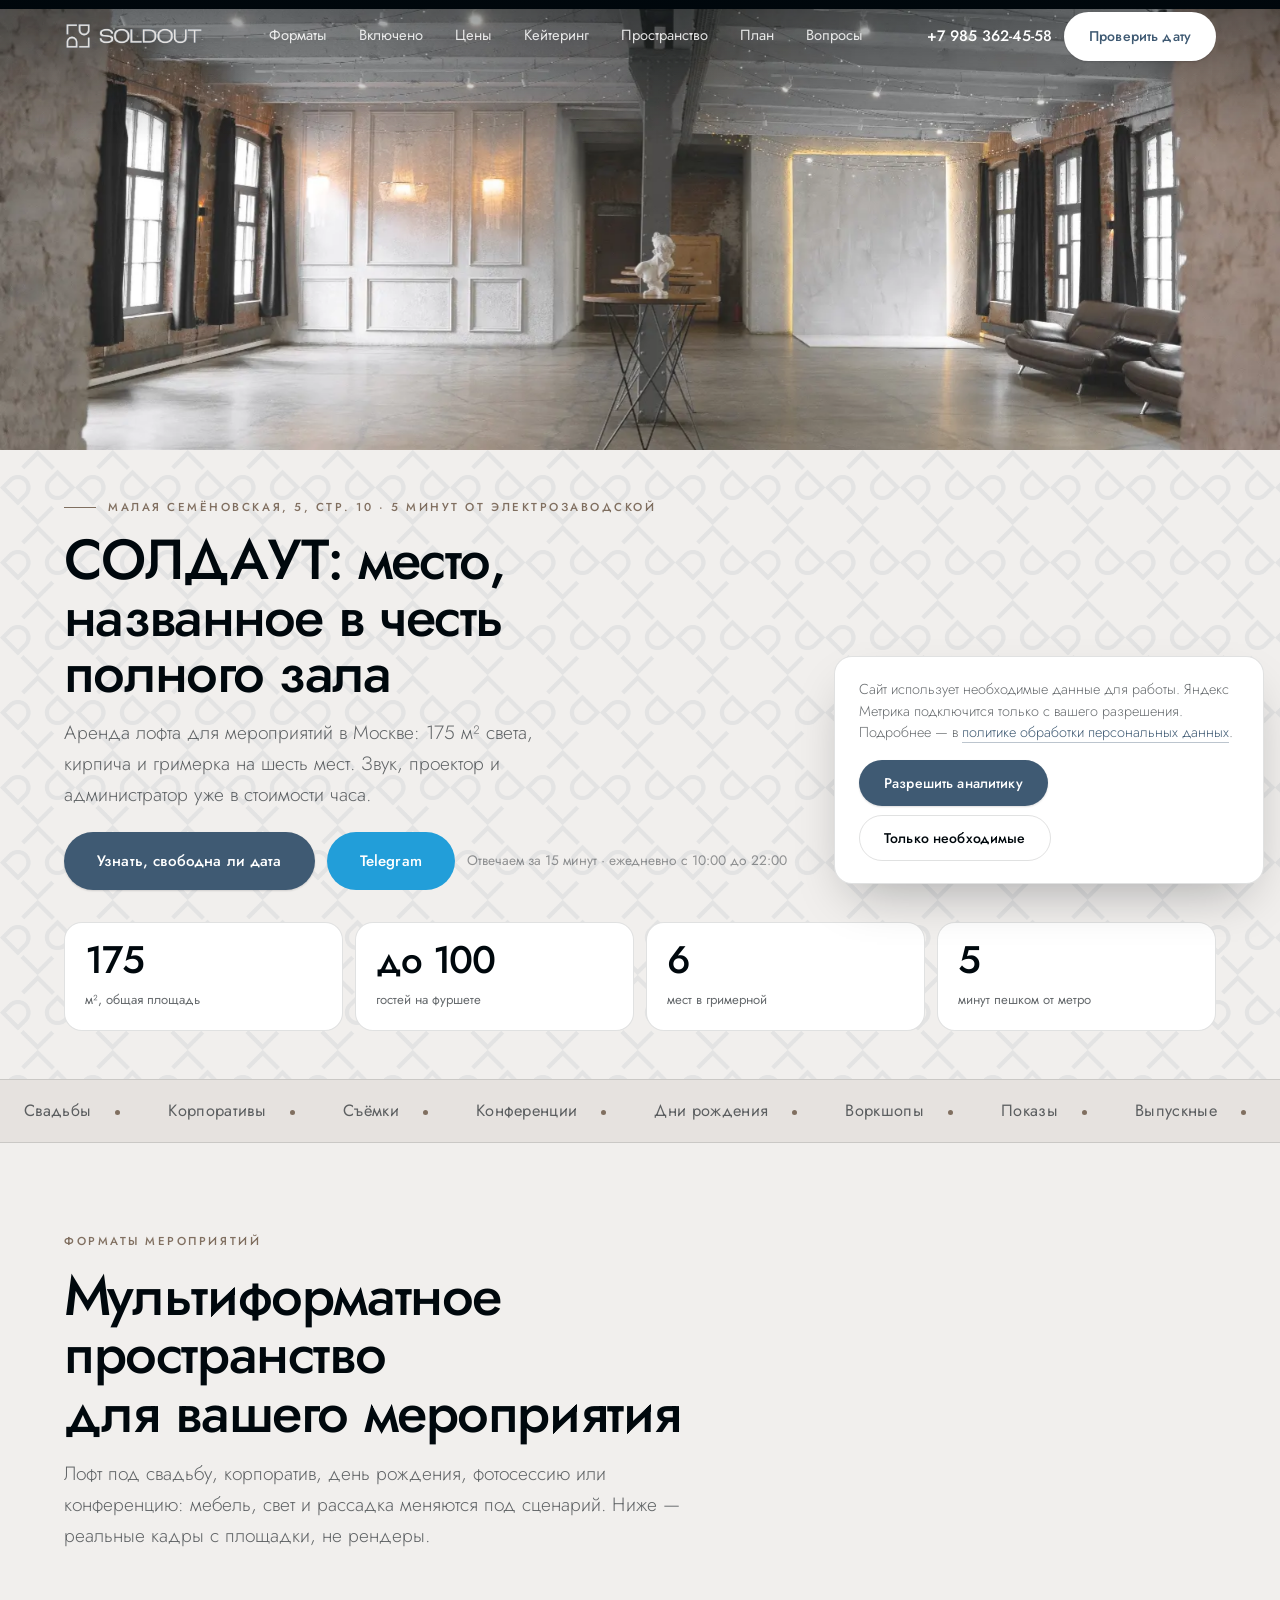
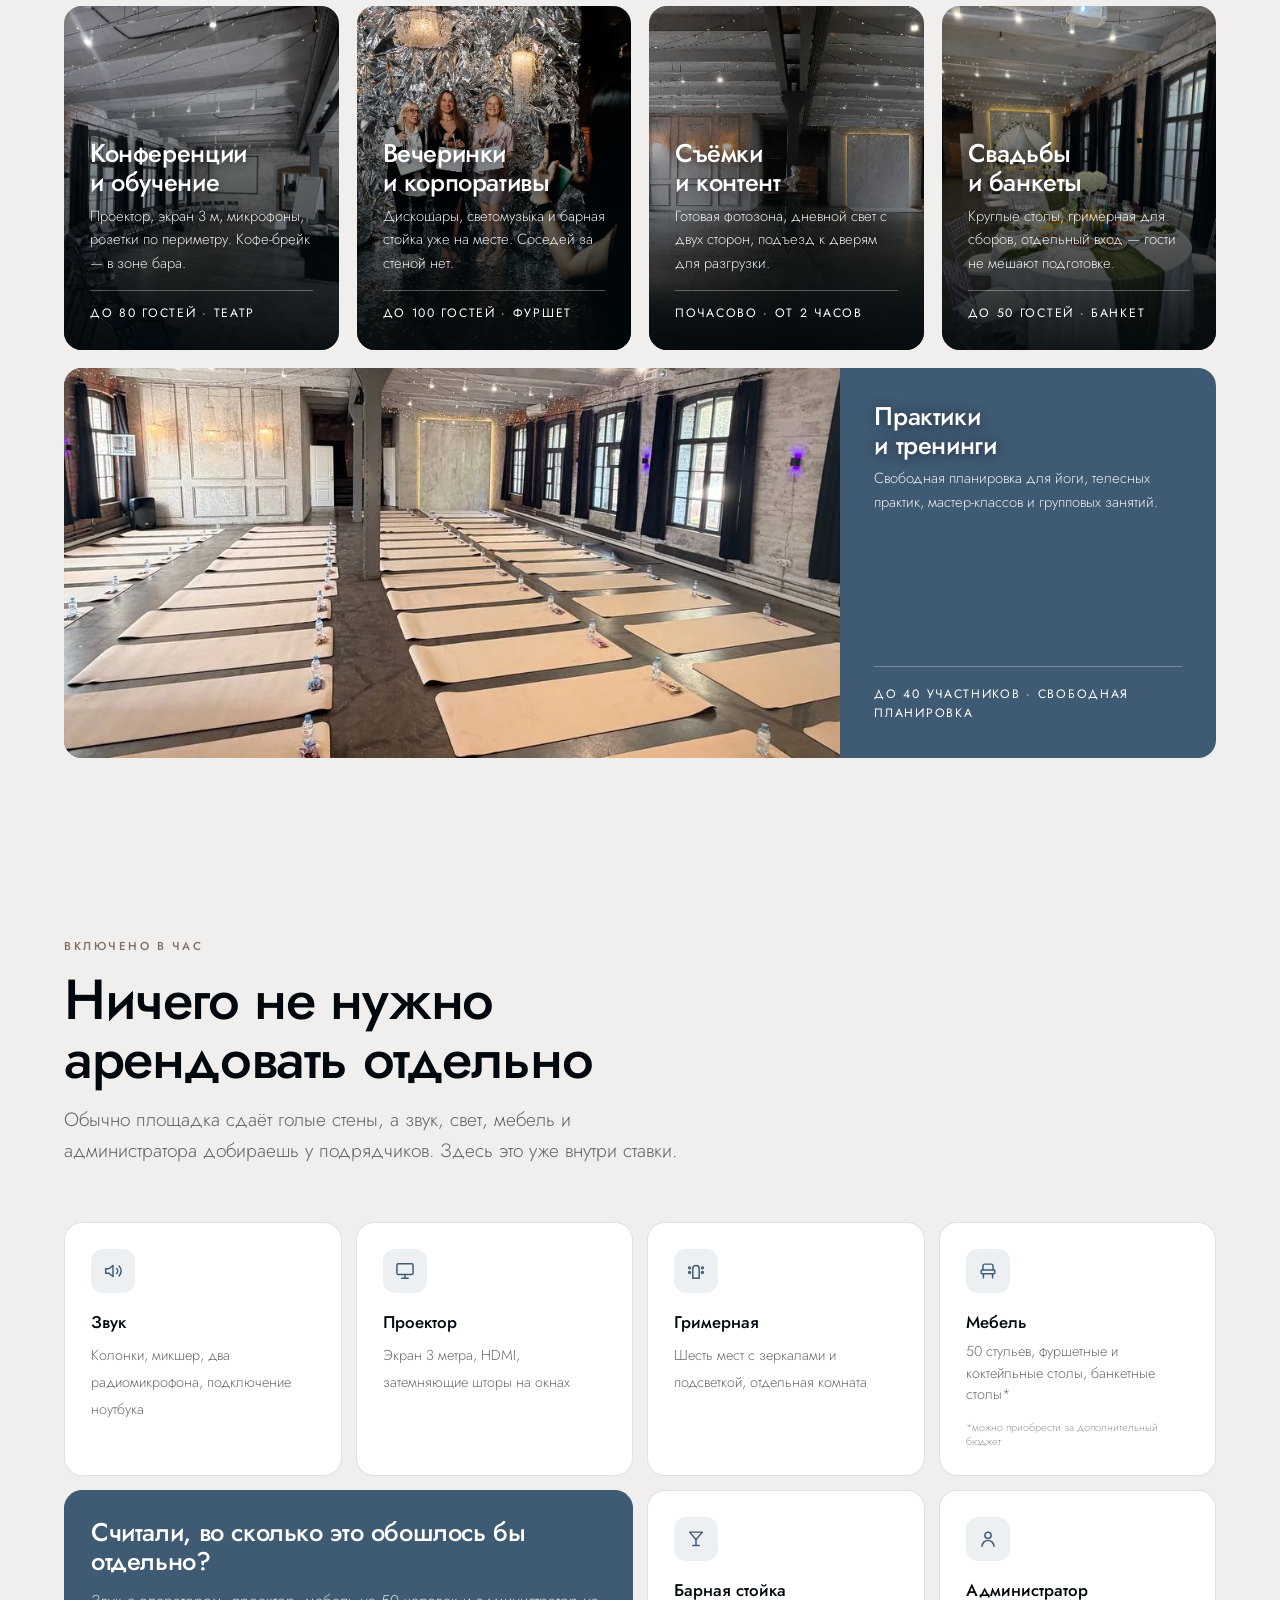
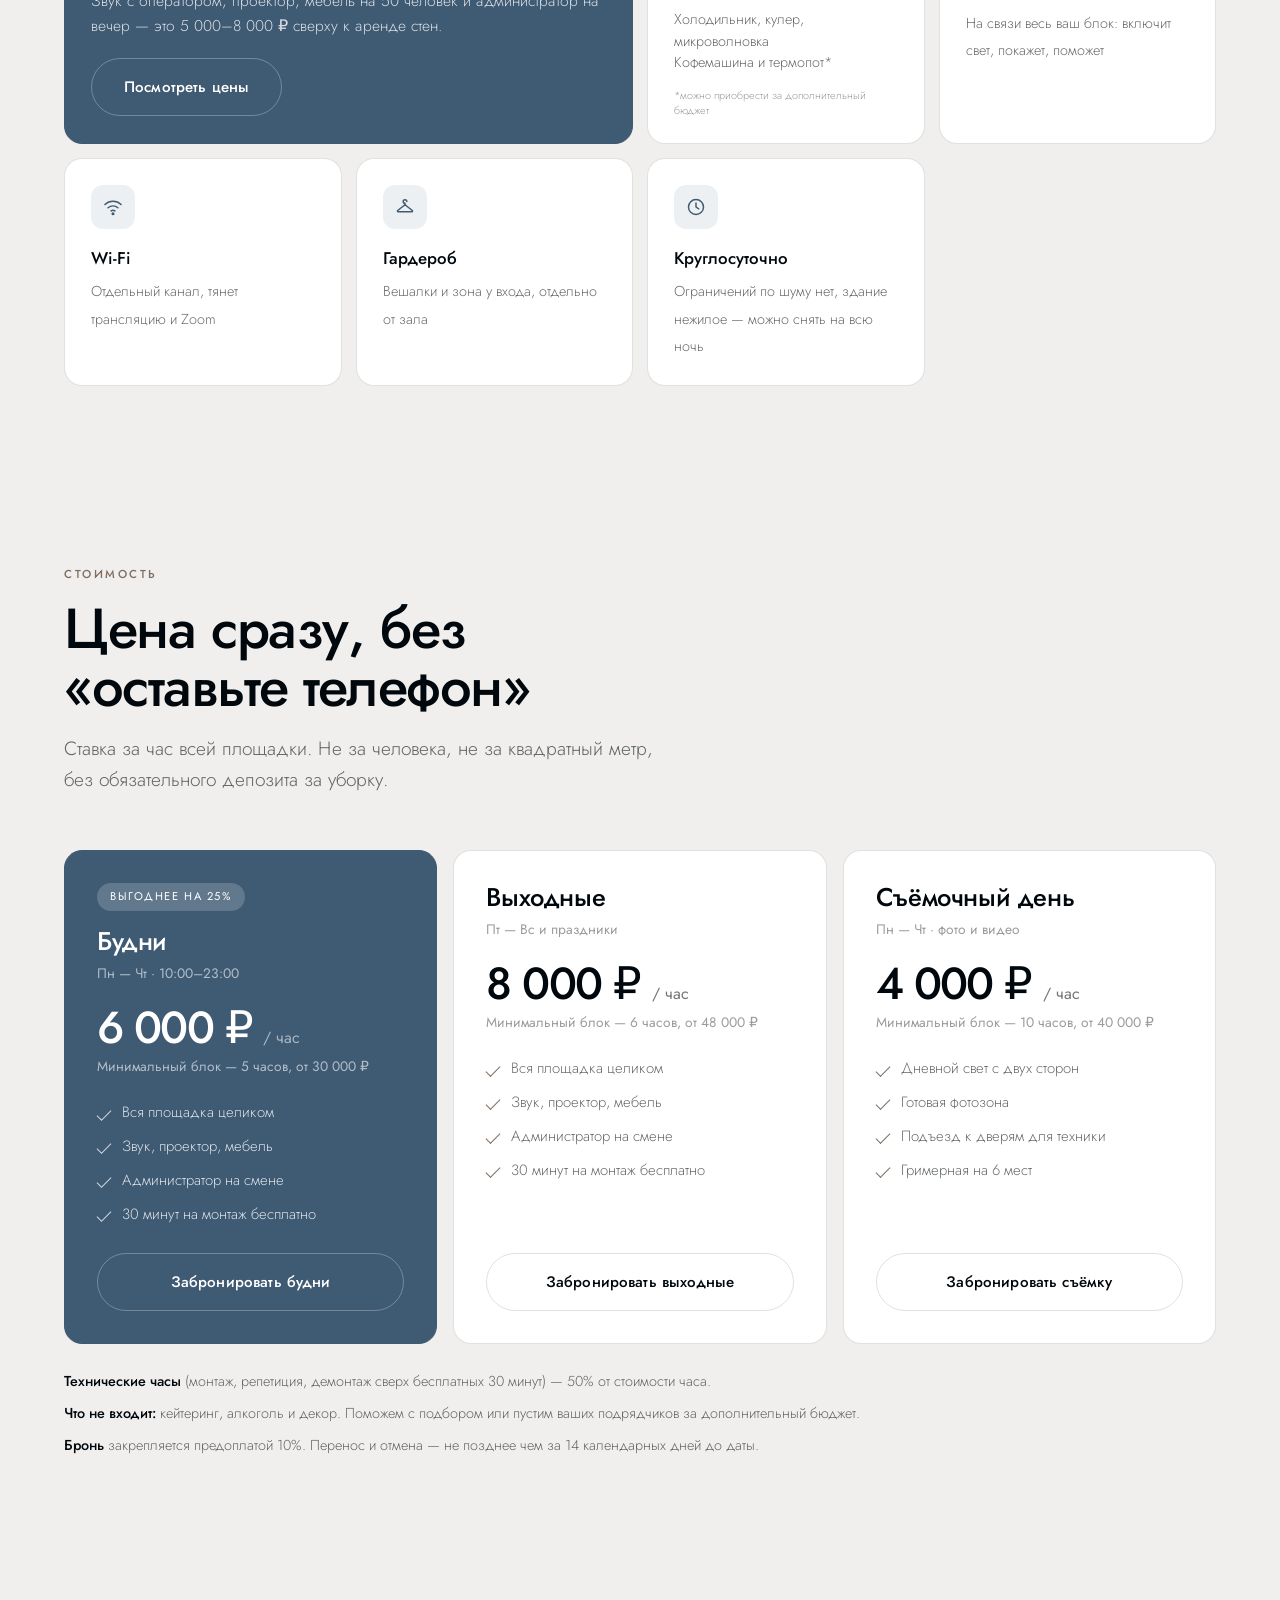
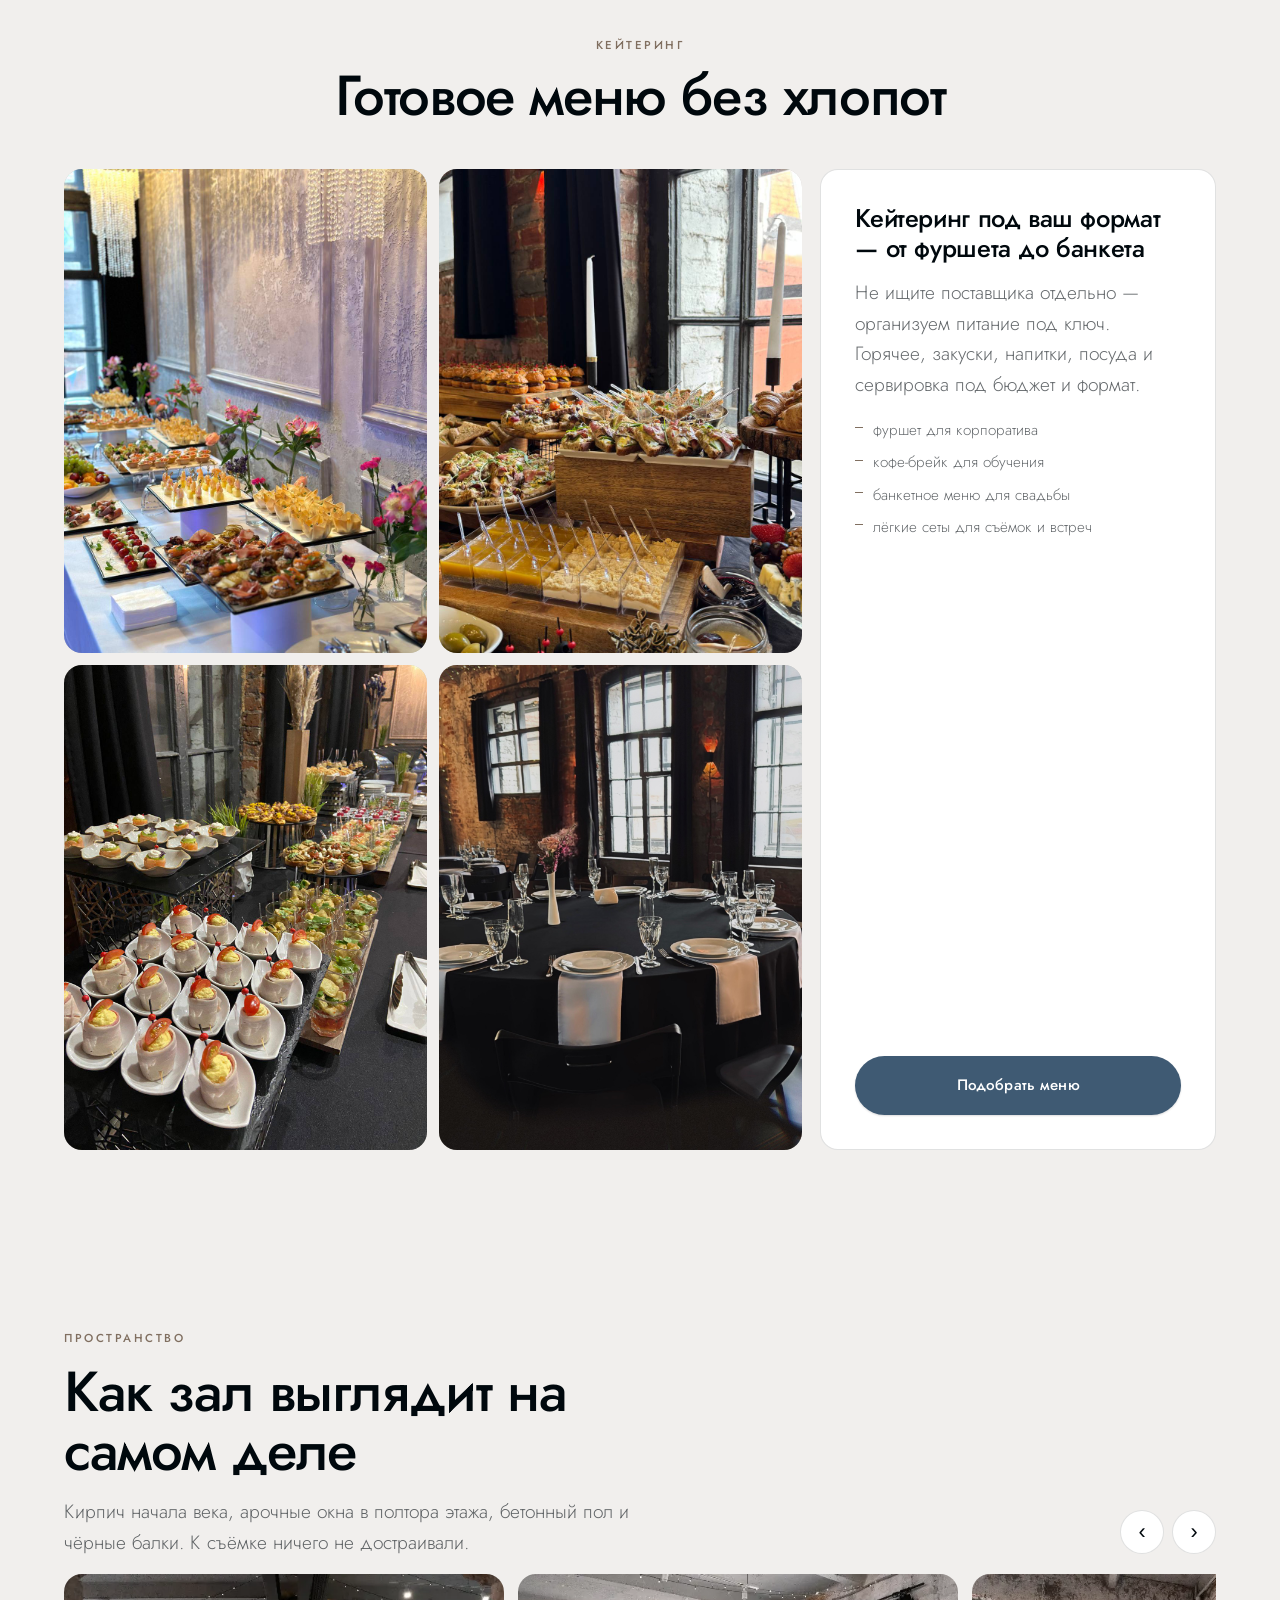
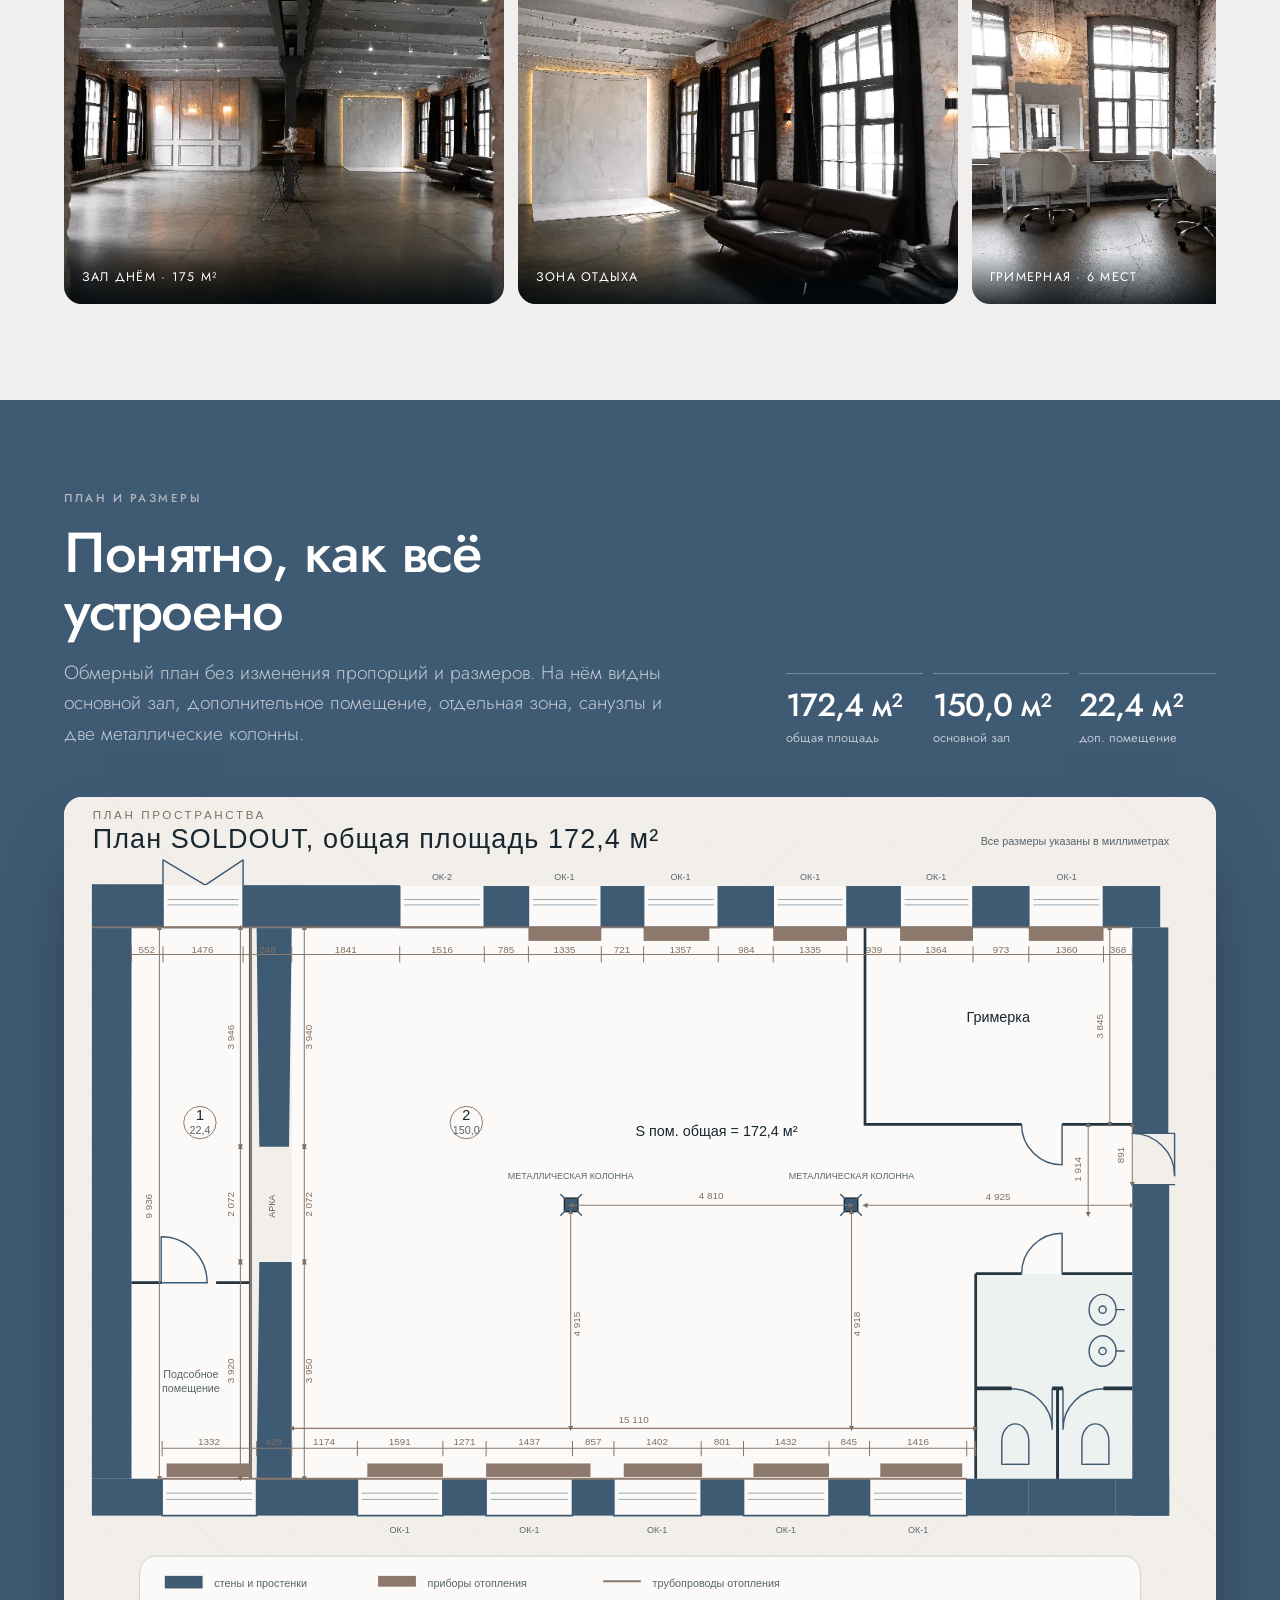
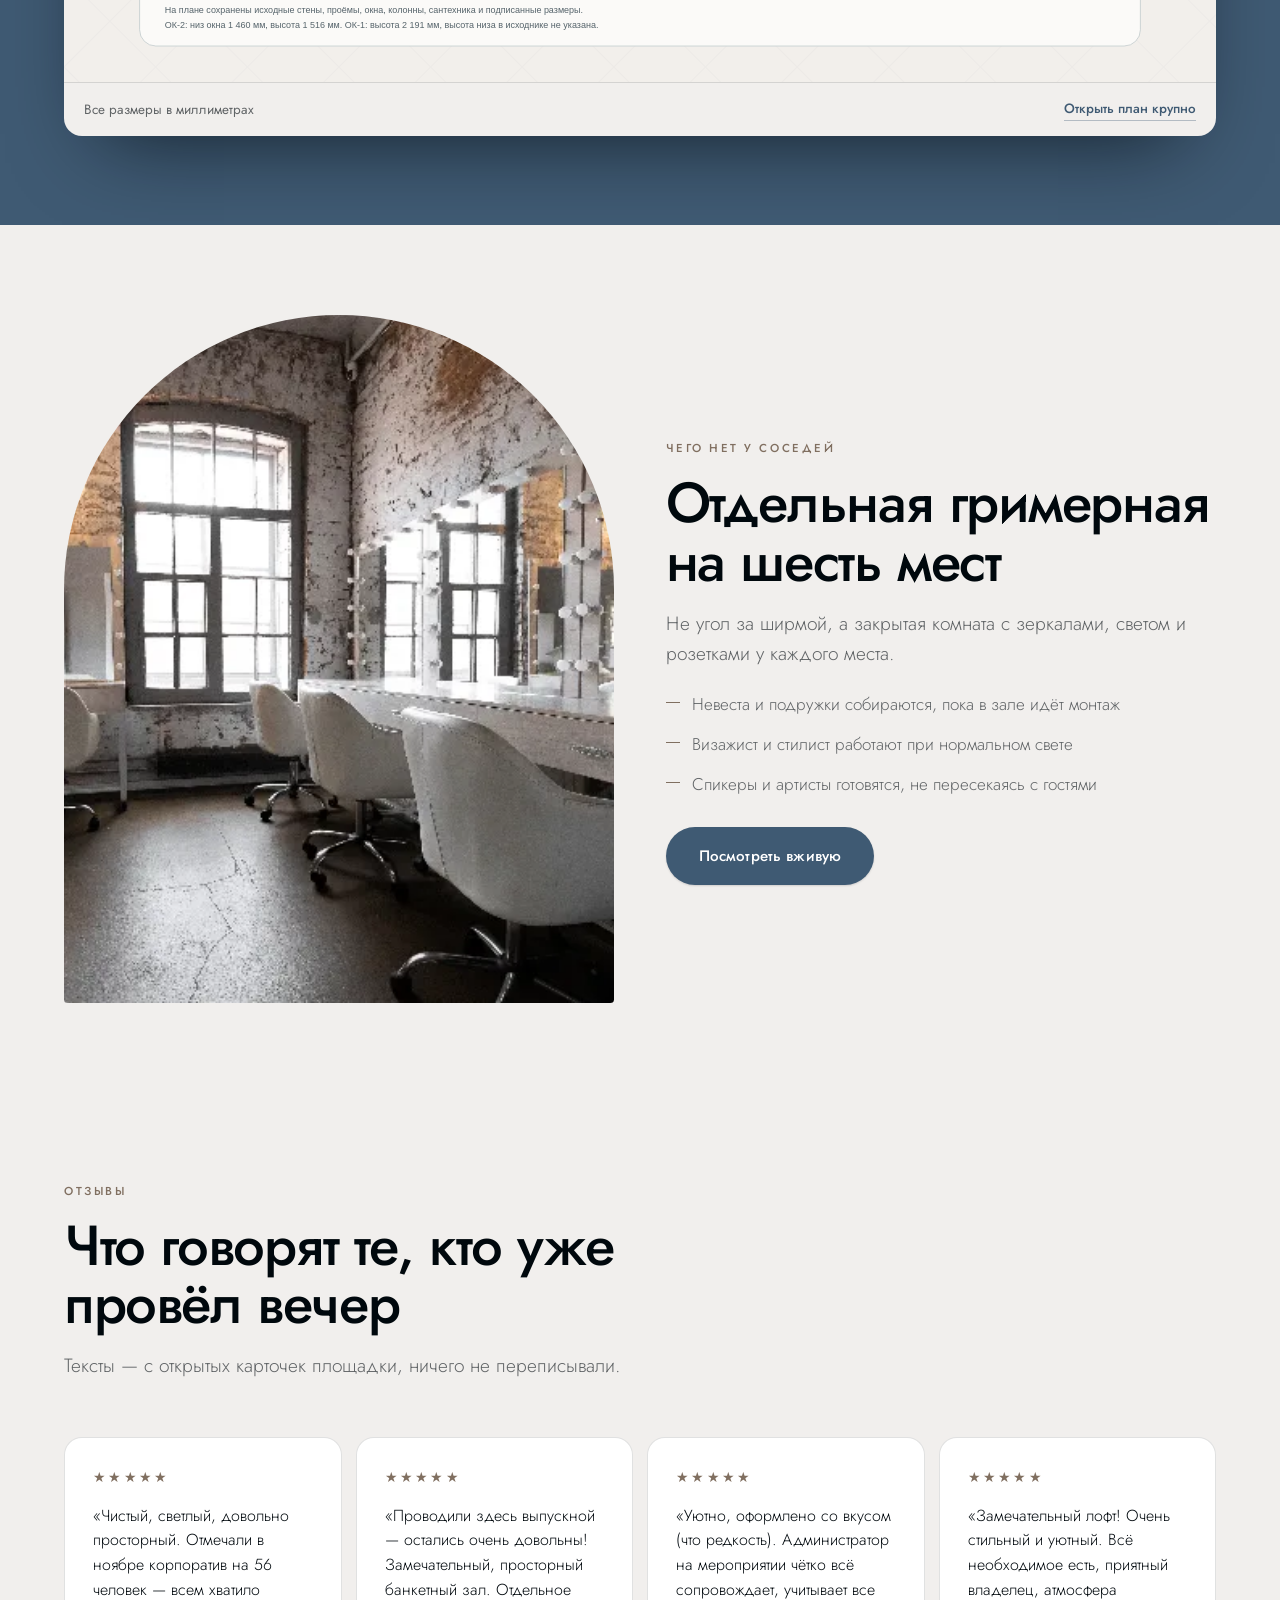
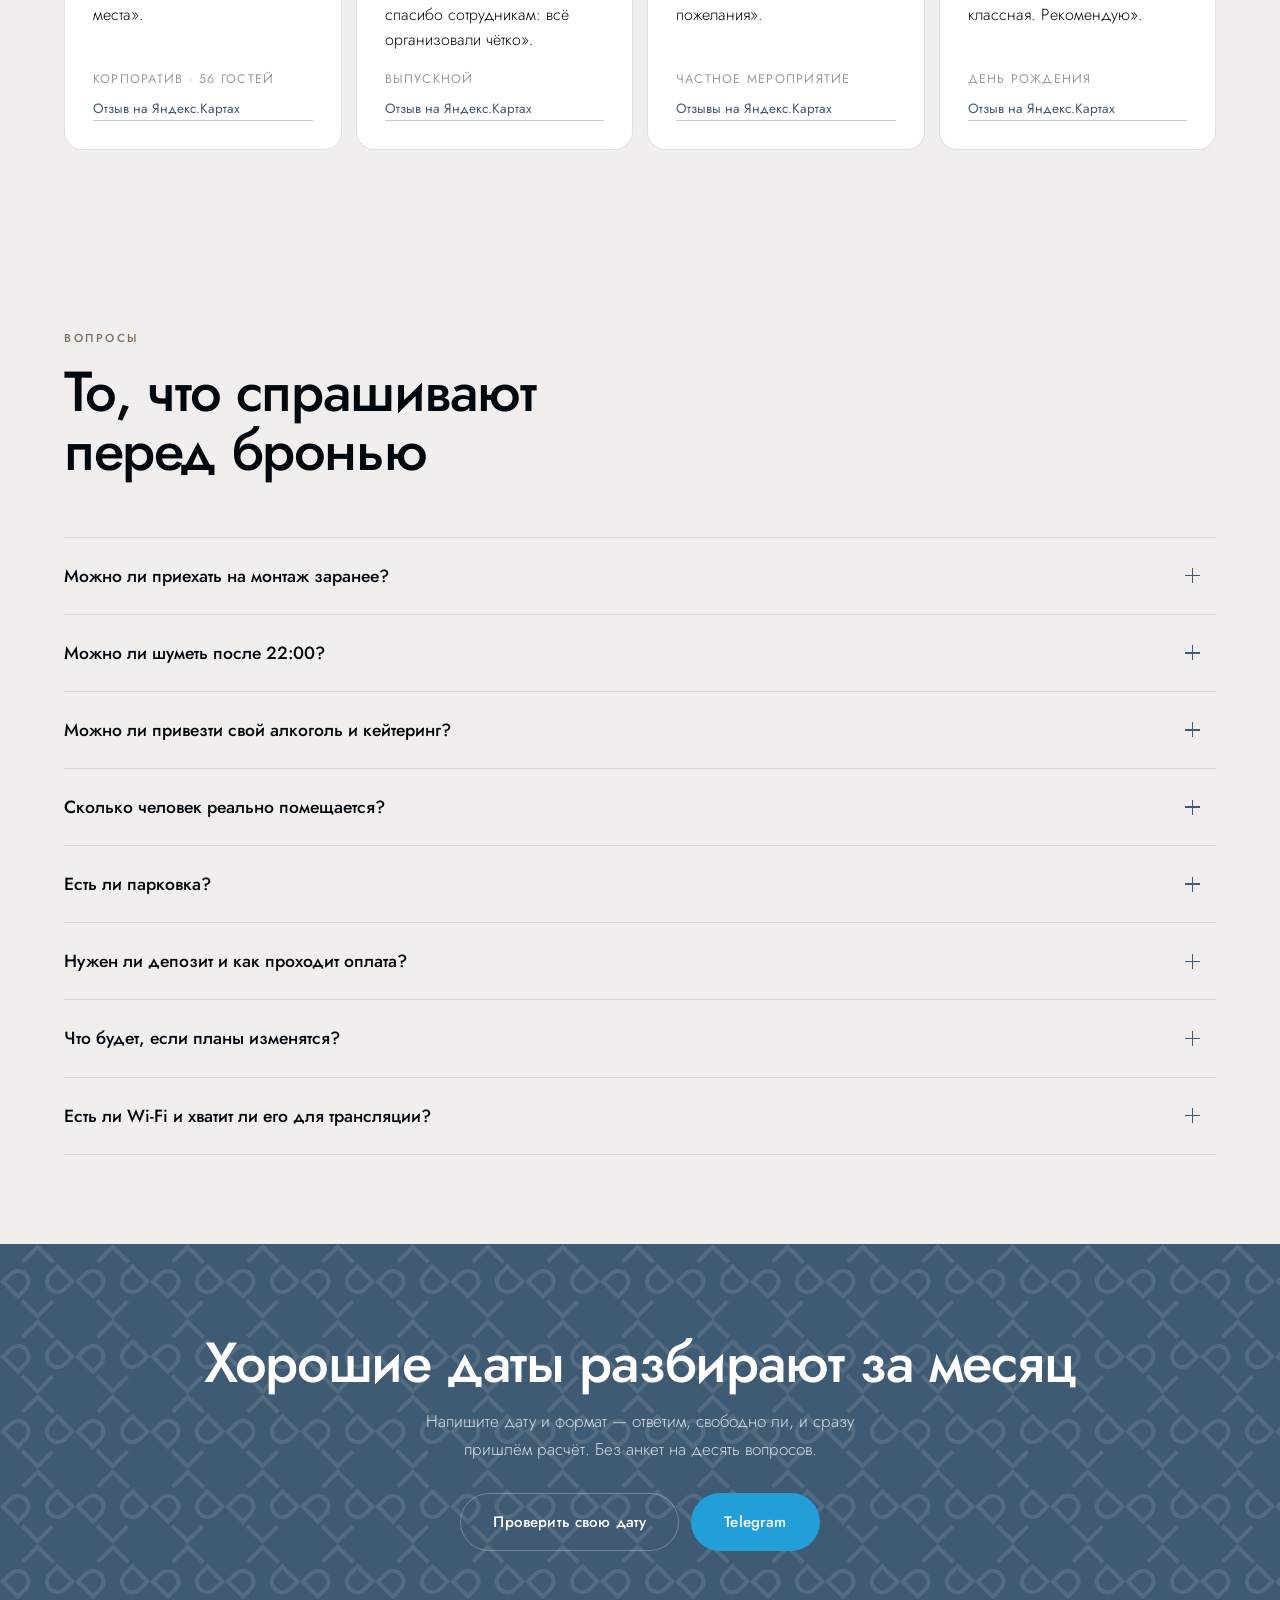
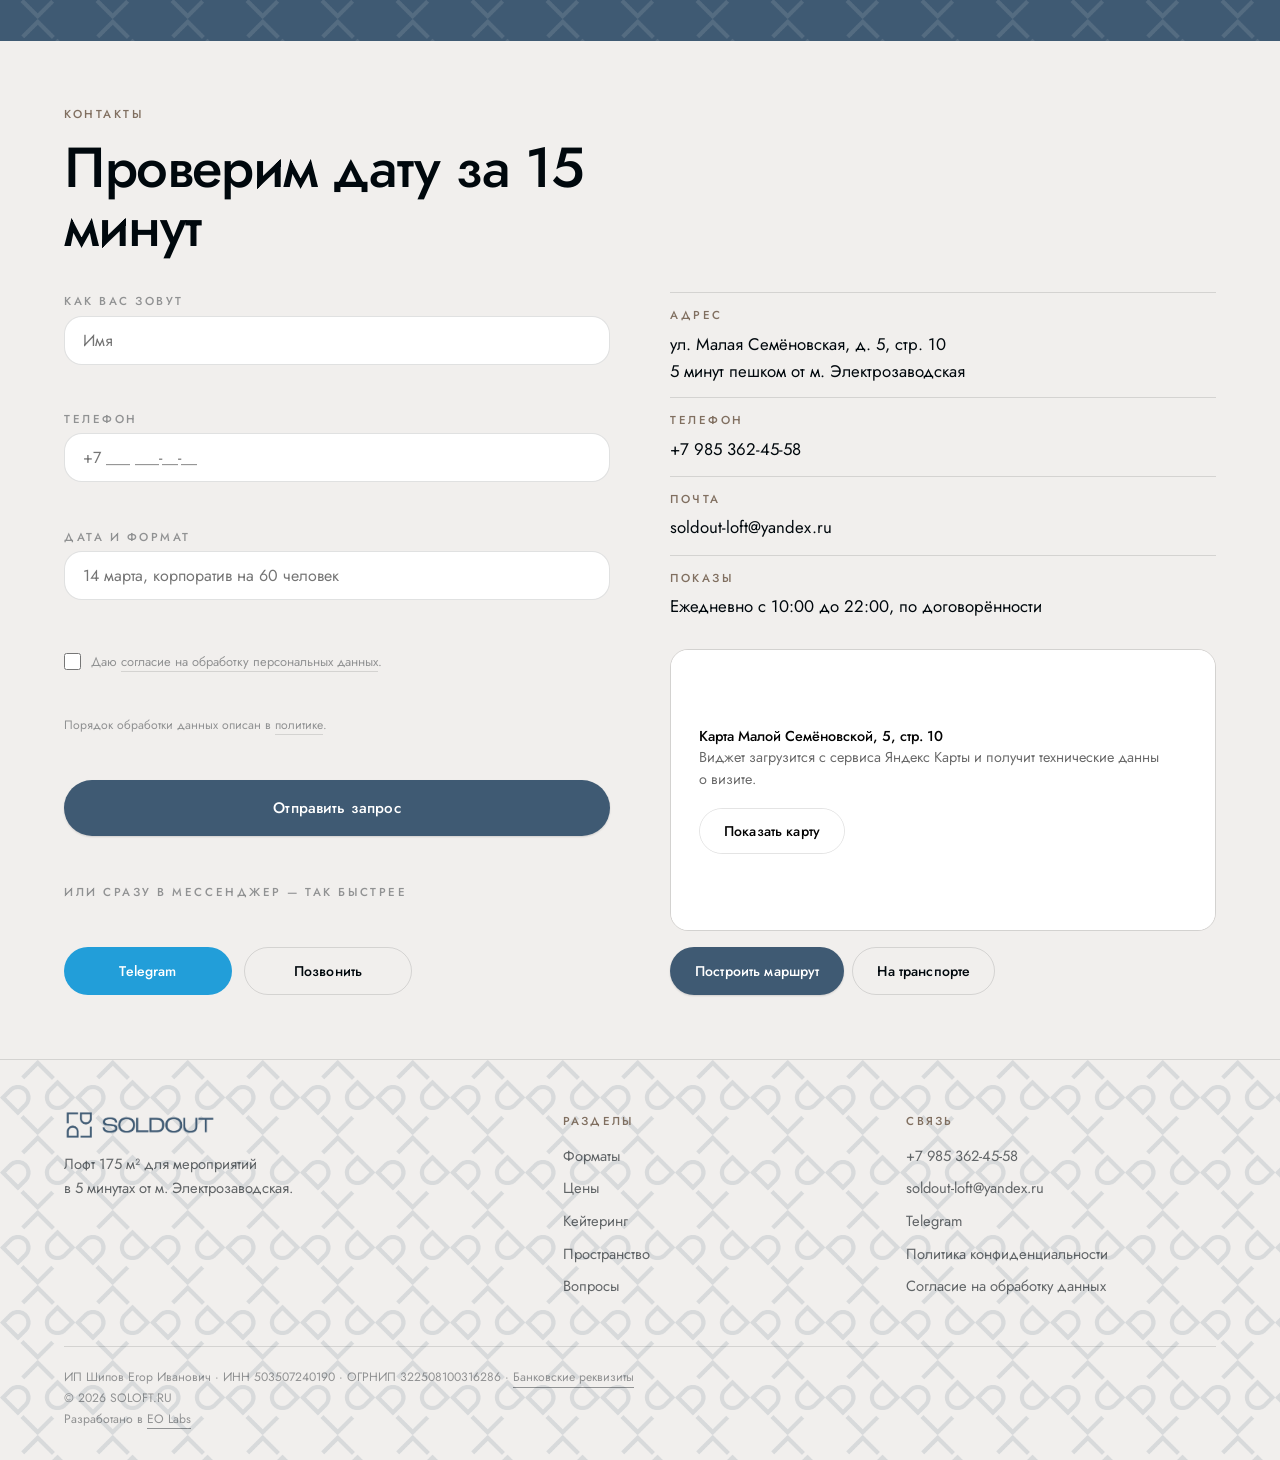
==== commit 39198409: "Make FAQ behave as a single-open accordion" ====
--- a/index.html
+++ b/index.html
@@ -482,35 +482,35 @@
       <h2 class="h2">То, что спрашивают перед бронью</h2>
     </div>
     <div class="faq rv">
-      <details open>
+      <details name="faq">
         <summary>Можно ли приехать на монтаж заранее?</summary>
         <div class="a">Да, на монтаж даётся 30 минут бесплатно. Если нужно больше — берутся технические часы, они стоят 50% от стоимости часа.</div>
       </details>
-      <details>
+      <details name="faq">
         <summary>Можно ли шуметь после 22:00?</summary>
         <div class="a">Да. Ограничений по шуму нет — музыка играет круглосуточно, площадку можно снять на всю ночь. Здание нежилое, жилых соседей за стеной нет, поэтому вечеринку не придётся сворачивать на самом интересном месте.</div>
       </details>
-      <details>
+      <details name="faq">
         <summary>Можно ли привезти свой алкоголь и кейтеринг?</summary>
         <div class="a">Да, со своими подрядчиками работаем — это оплачивается дополнительно к аренде. Если проще, подберём кейтеринг сами под формат и бюджет: от кофе-брейка до банкетного меню.</div>
       </details>
-      <details>
+      <details name="faq">
         <summary>Сколько человек реально помещается?</summary>
         <div class="a">До 100 на фуршет, до 80 в театральной рассадке и до 50 за банкетными столами — банкет занимает больше места, потому что к каждому столу нужен подход. Зал без колонн, сцена видна с любой точки. Если гостей больше — напишите, подскажем, как перестроить рассадку.</div>
       </details>
-      <details>
+      <details name="faq">
         <summary>Есть ли парковка?</summary>
         <div class="a">Рядом две бесплатные городские парковки. К зданию можно подъехать вплотную и разгрузить технику, декор или торт прямо у входа — нести через двор не придётся.</div>
       </details>
-      <details>
+      <details name="faq">
         <summary>Нужен ли депозит и как проходит оплата?</summary>
         <div class="a">Дата закрепляется предоплатой 10% — например, 3 000 ₽ при будничном блоке на 5 часов. Остаток вносится до начала мероприятия. Работаем с ИП и юрлицами, даём закрывающие документы.</div>
       </details>
-      <details>
+      <details name="faq">
         <summary>Что будет, если планы изменятся?</summary>
         <div class="a">Перенести дату или отменить бронь можно не позднее чем за 14 календарных дней до мероприятия. Если предупредить в этот срок, предоплата сохраняется за вами.</div>
       </details>
-      <details>
+      <details name="faq">
         <summary>Есть ли Wi-Fi и хватит ли его для трансляции?</summary>
         <div class="a">Wi-Fi есть, отдельный канал — тянет Zoom и трансляцию. Розетки выведены по периметру зала, удлинители найдутся у администратора.</div>
       </details>
@@ -690,6 +690,6 @@
   <svg viewBox="0 0 24 24" aria-hidden="true"><path d="M6 14l6-6 6 6"/></svg>
 </a>
 
-<script src="assets/js/site.js?v=20260908-1" defer></script>
+<script src="assets/js/site.js?v=20260922-1" defer></script>
 </body>
 </html>
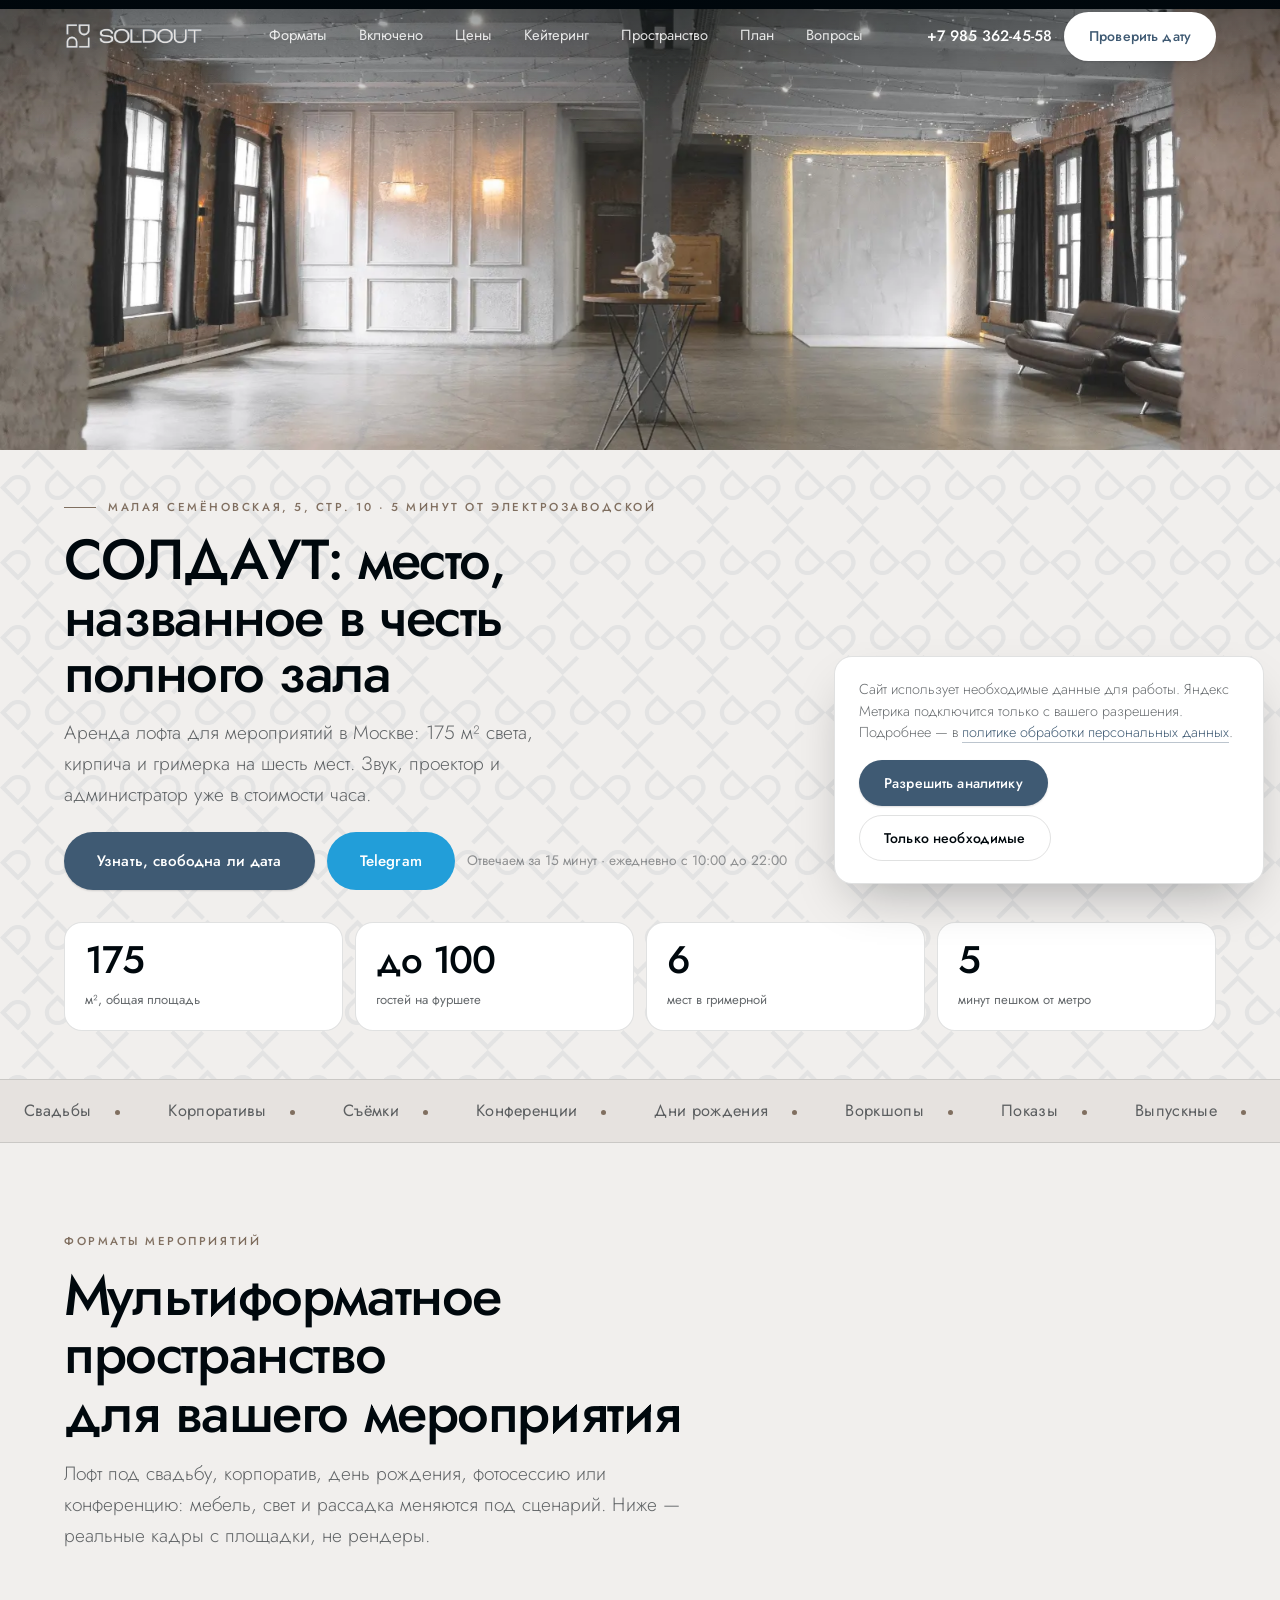
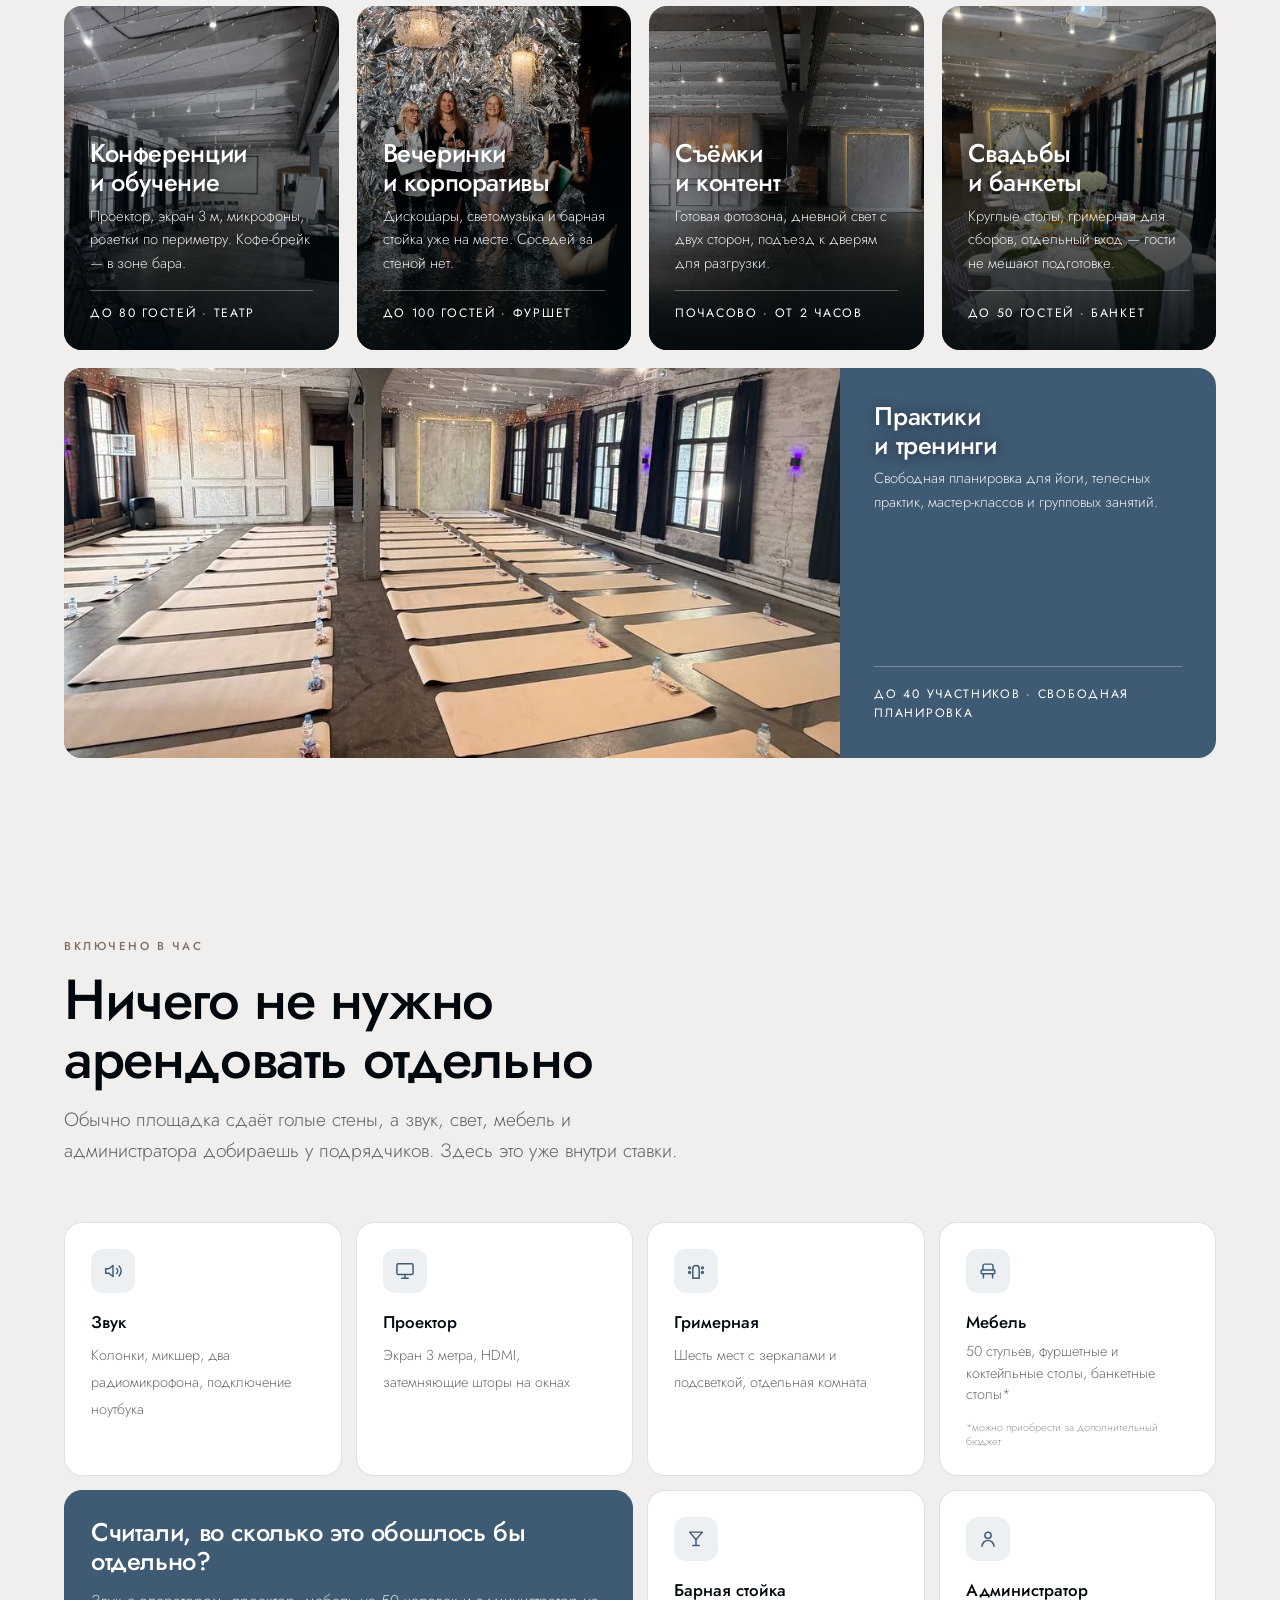
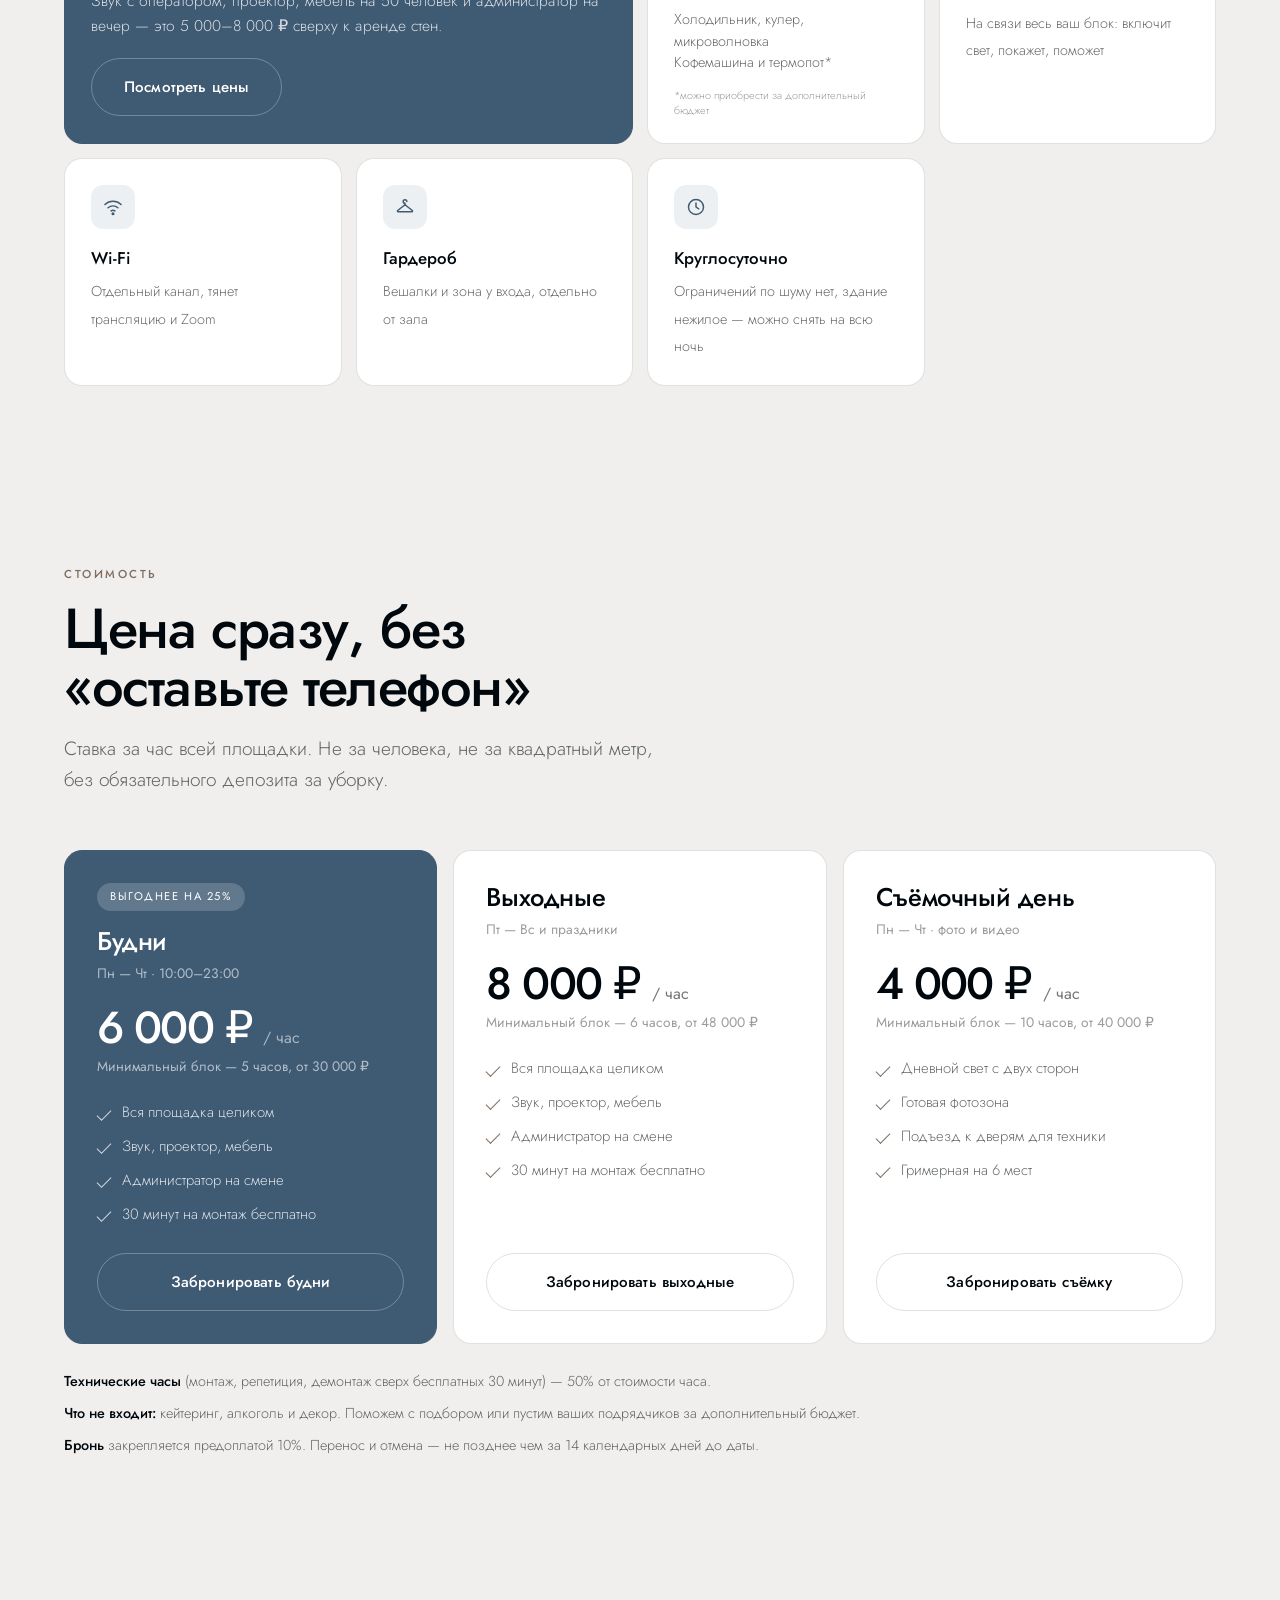
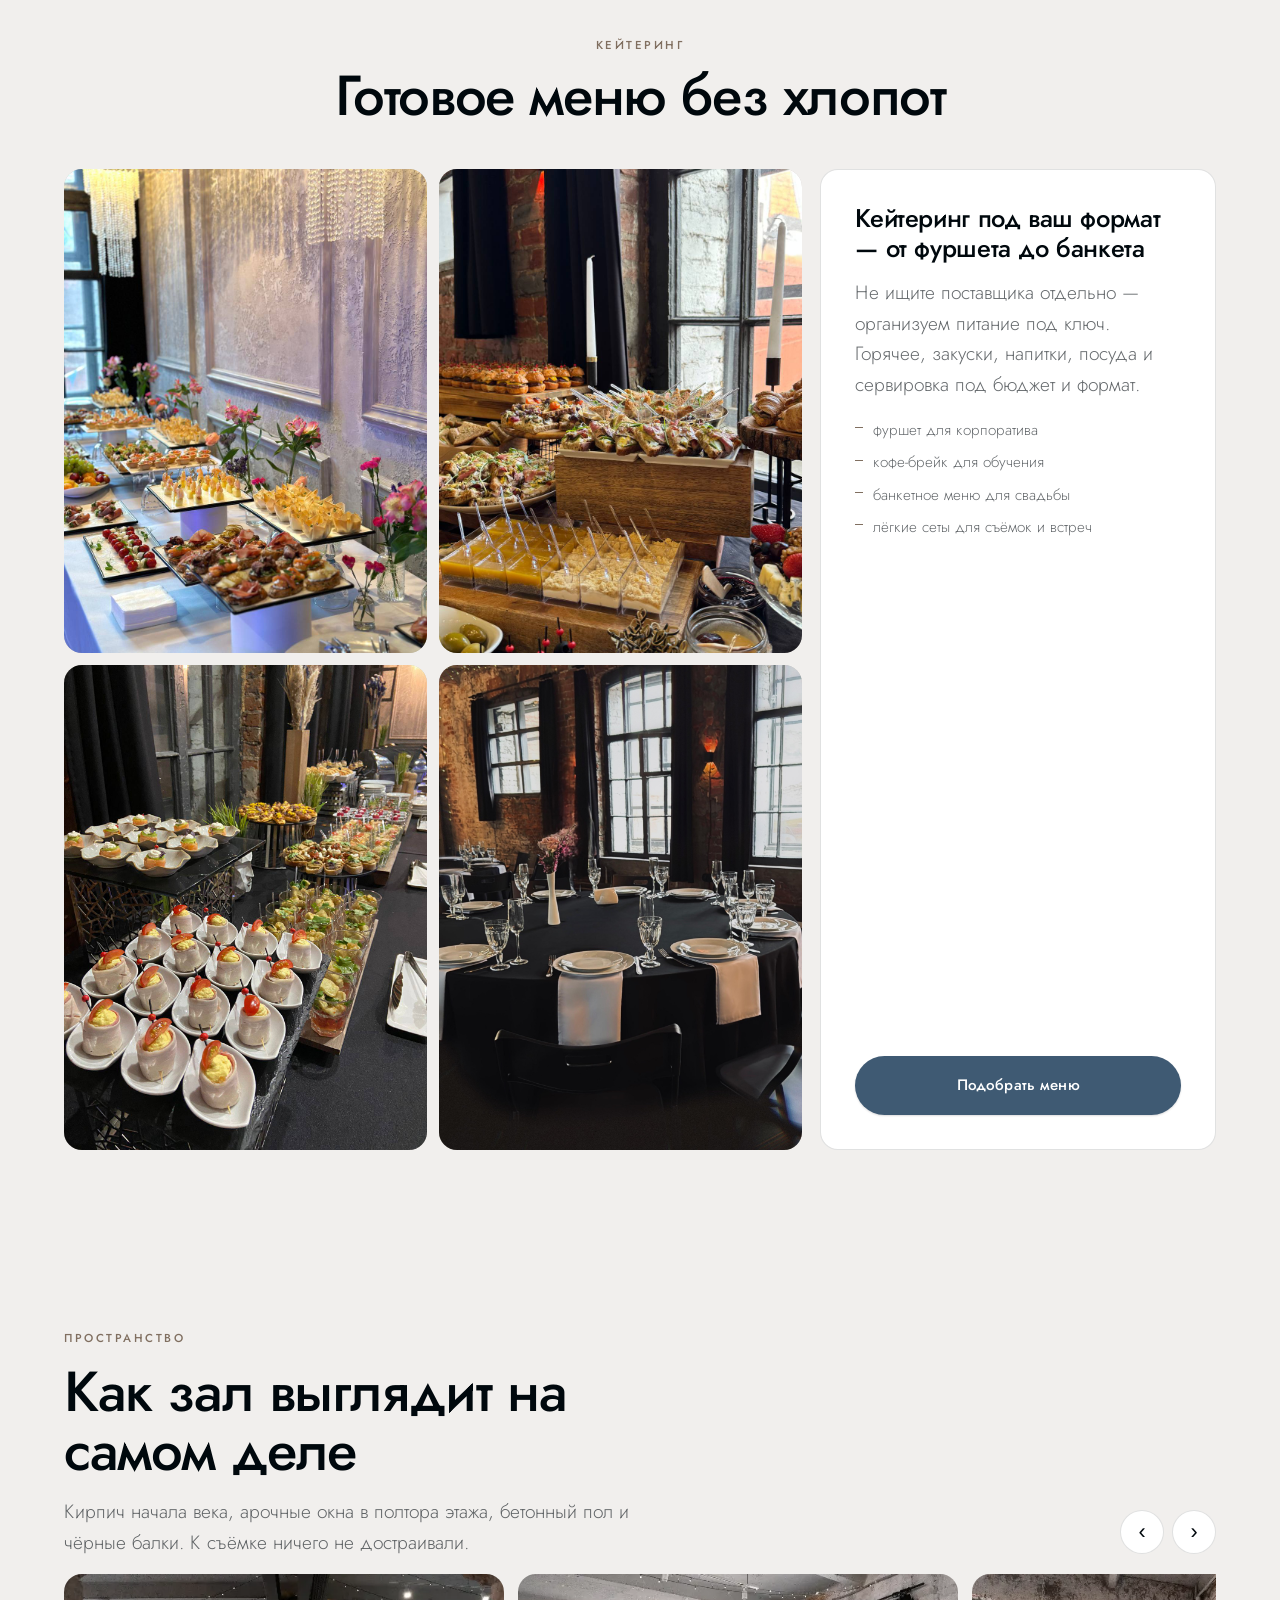
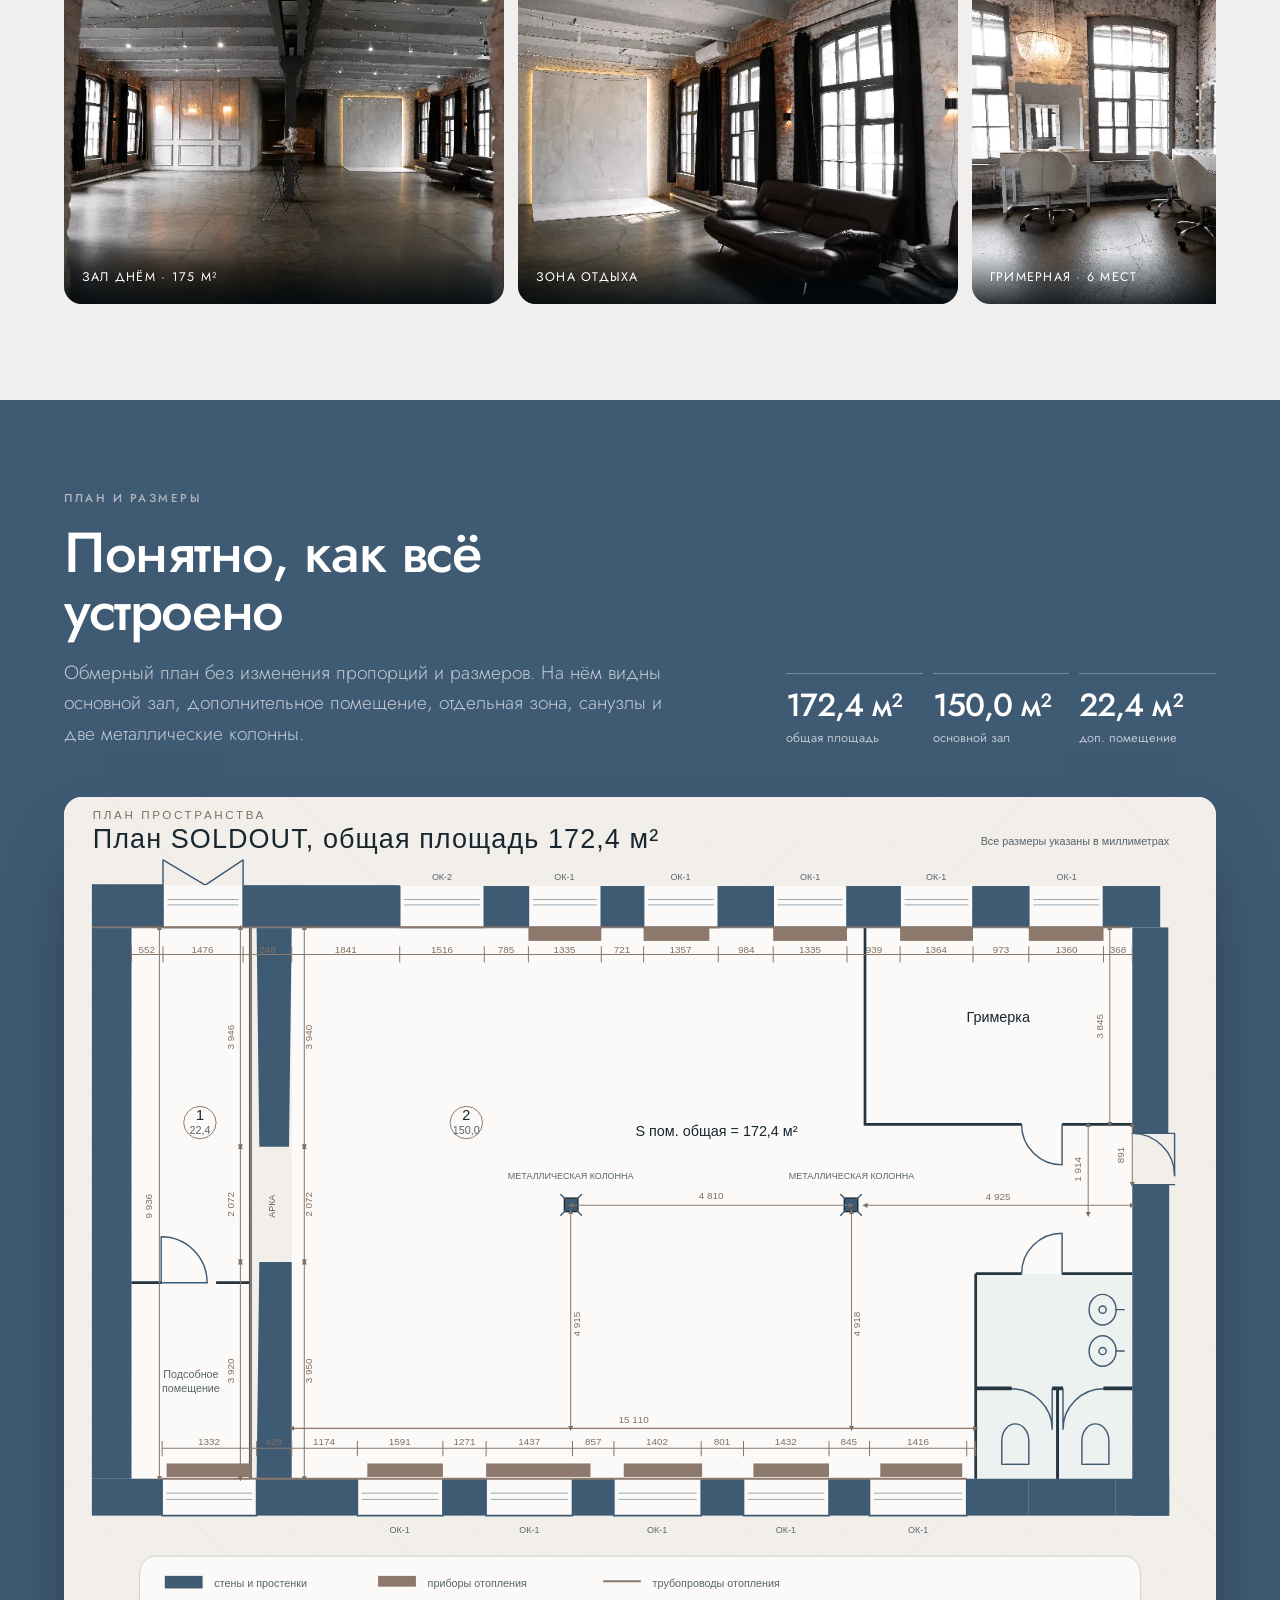
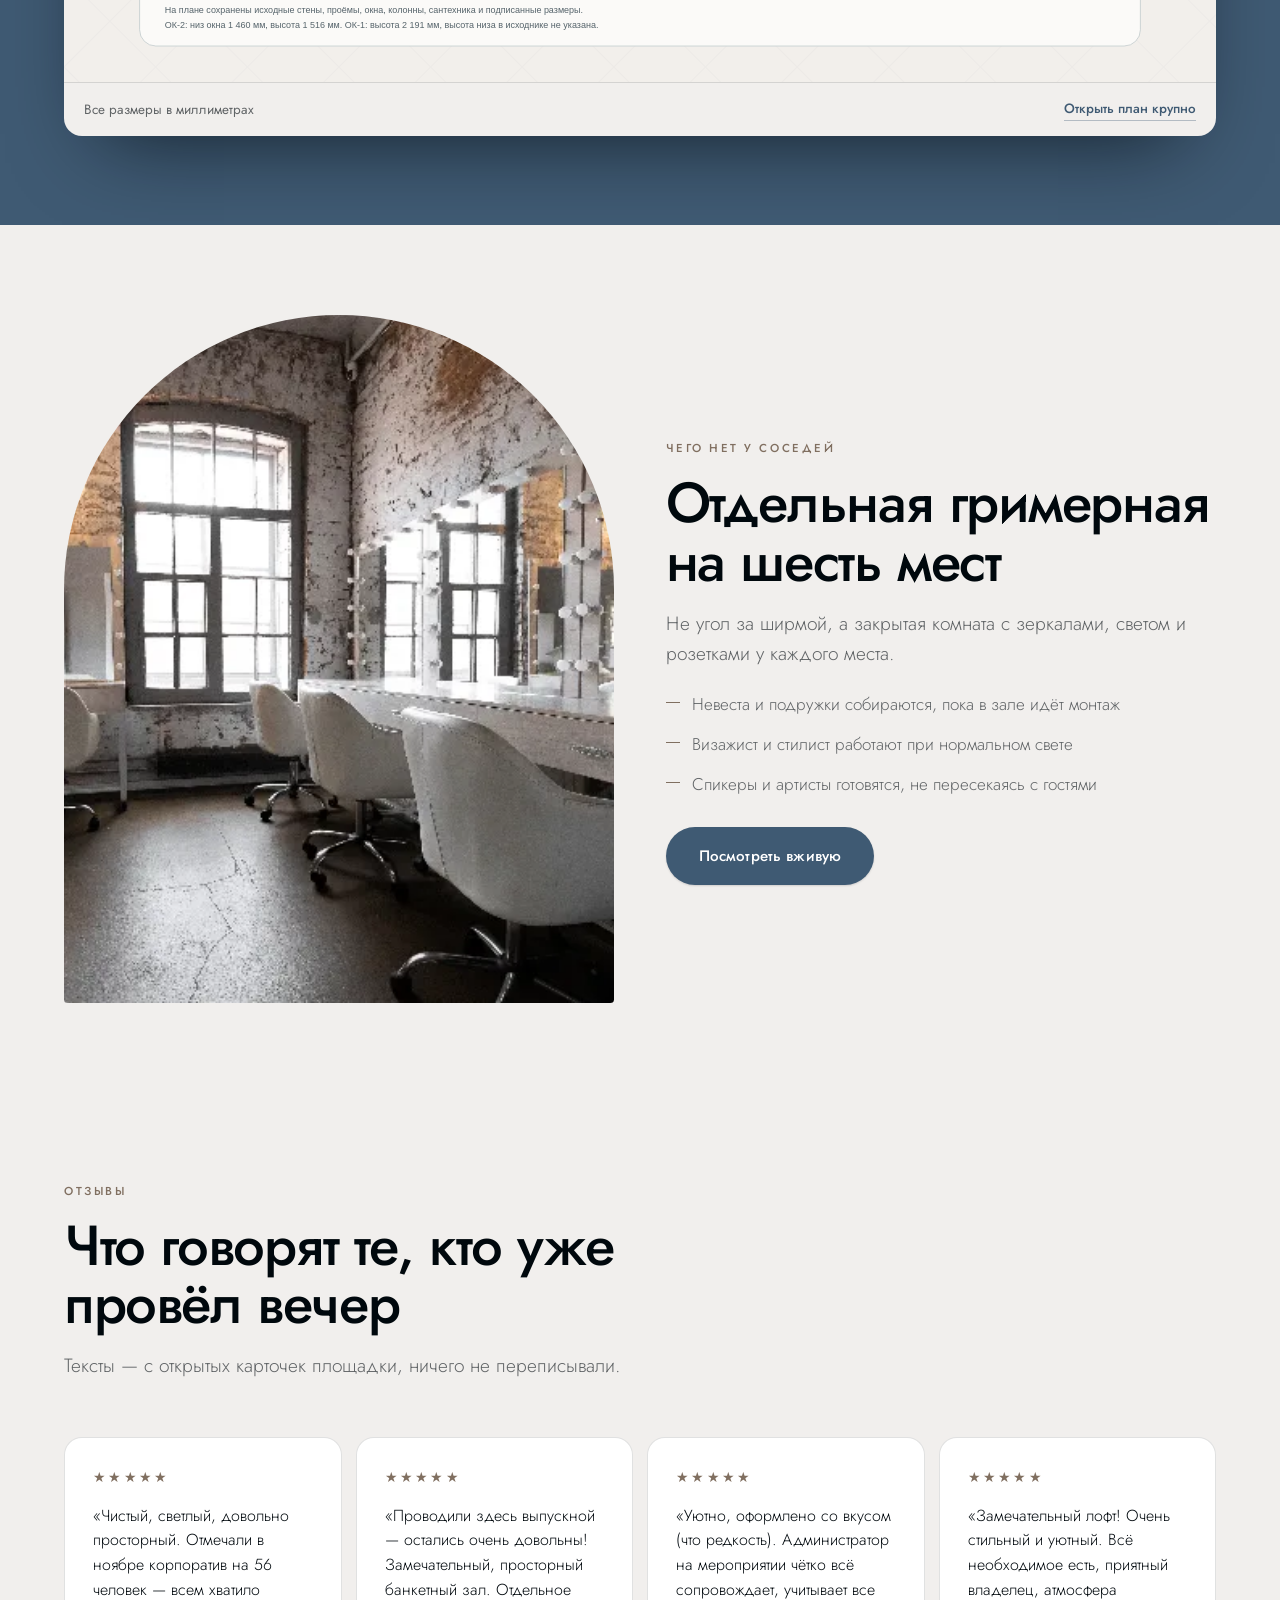
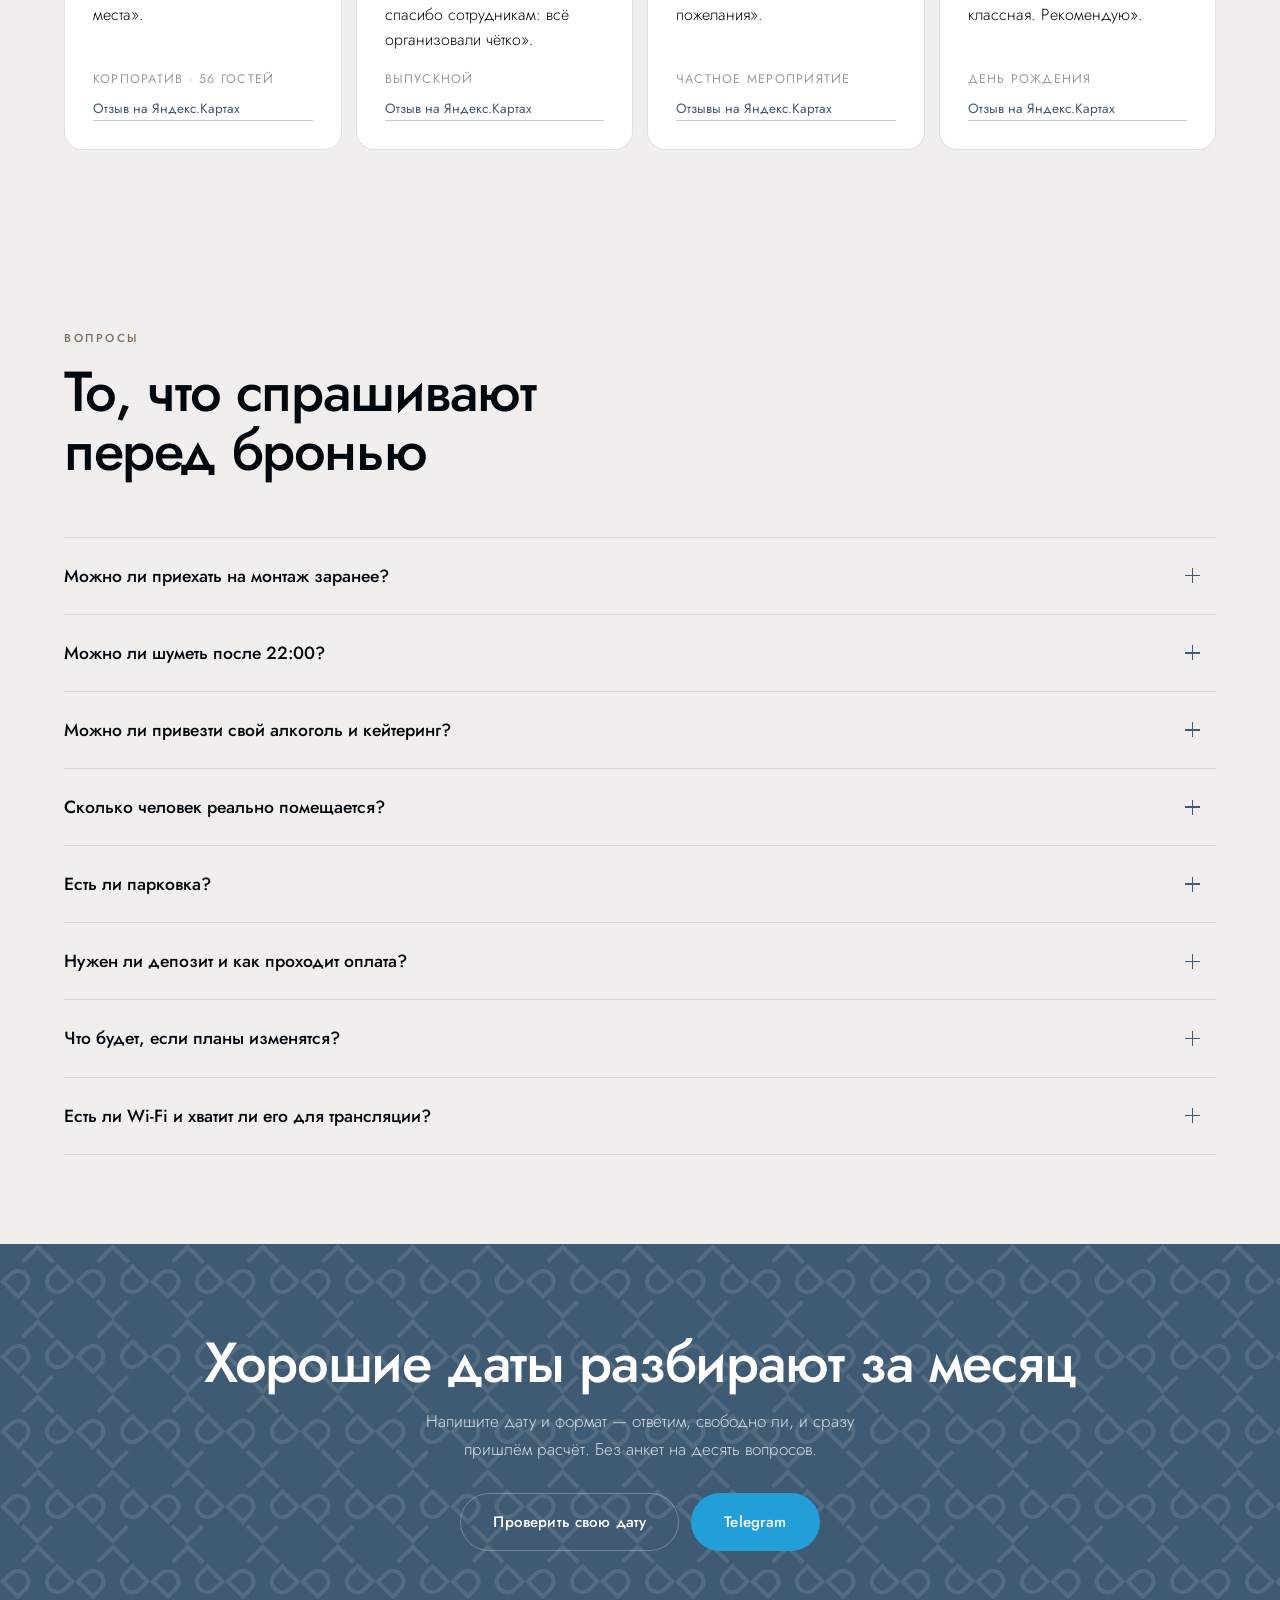
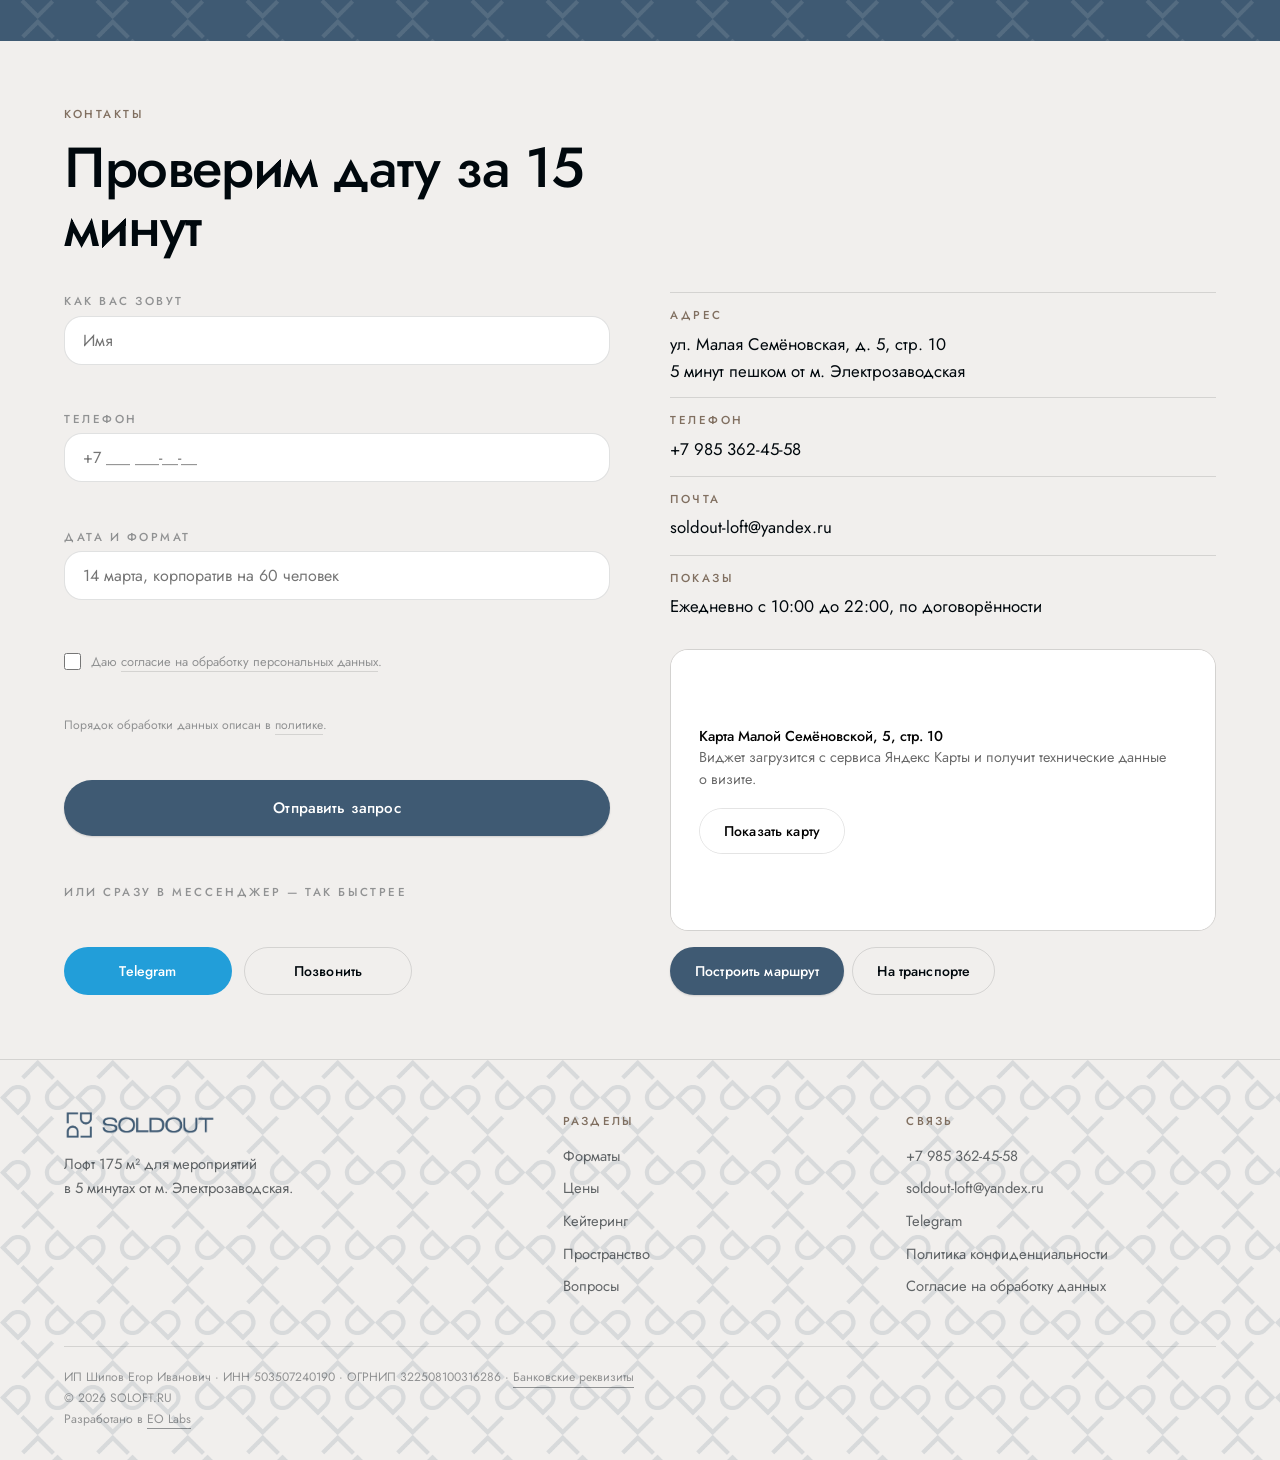
==== commit 9e60327b: "Replace Google calendar with Yandex availability" ====
--- a/index.html
+++ b/index.html
@@ -28,7 +28,6 @@
 <!-- Jost — ближайший бесплатный аналог фирменного NAMU Pro: тот же геометрический
      гротеск с одноэтажной «а» и полной кириллицей. Шрифт хранится локально,
      чтобы первый экран не зависел от внешних сервисов. -->
-<script src="assets/js/config.js?v=20260907-1"></script>
 <script>
   // Анимации включаются только при живом JS и если пользователь их не отключил.
   if (!matchMedia('(prefers-reduced-motion: reduce)').matches)
@@ -84,7 +83,7 @@
      после этого не перезапрашивает их даже при перезагрузке. Сменить номер версии —
      единственный способ отдать посетителю новый файл. Правится при каждом
      изменении site.css / site.js. -->
-<link rel="stylesheet" href="assets/css/site.css?v=20260922-1">
+<link rel="stylesheet" href="assets/css/site.css?v=20260929-1">
 </head>
 <body>
 
@@ -364,16 +363,6 @@
       <button type="button" class="gal-btn gal-next" aria-label="Следующие фото" onclick="galGo(1)">›</button>
     </div>
     </div>
-    <script>
-      function galGo(dir){
-        var track = document.querySelector('.gal');
-        if (!track) return;
-        var card = track.querySelector('figure');
-        var gap = parseFloat(getComputedStyle(track).gap) || 14;
-        var step = (card ? card.getBoundingClientRect().width : 400) + gap;
-        track.scrollLeft += step * dir;
-      }
-    </script>
     <div class="gal rv" tabindex="0" aria-label="Фотографии площадки, листайте вбок">
       <figure><picture><source type="image/webp" sizes="(max-width:900px) 85vw, 420px" srcset="assets/opt/ev-02-640.webp 640w, assets/opt/ev-02-1024.webp 1024w, assets/opt/ev-02-1600.webp 1600w"><img src="assets/opt/ev-02-1024.jpg" width="1680" height="1120" loading="lazy" decoding="async" alt="Зал лофта днём: дневной свет из арочных окон, кирпич и гирлянды"></picture><figcaption>Зал днём · 175 м²</figcaption></figure>
       <figure><picture><source type="image/webp" sizes="(max-width:900px) 100vw, 50vw" srcset="assets/opt/loft-02-640.webp 640w, assets/opt/loft-02-1024.webp 1024w, assets/opt/loft-02-1600.webp 1600w"><img src="assets/opt/loft-02-1024.jpg" width="1500" height="1000" loading="lazy" decoding="async" alt="Зона отдыха у окон: кожаные диваны и белая циклорамная стена"></picture><figcaption>Зона отдыха</figcaption></figure>
@@ -567,7 +556,7 @@
         <div class="map" id="venue-map">
           <div class="map-permission">
             <p><strong>Карта Малой Семёновской, 5, стр. 10</strong><br>
-              Виджет загрузится с сервиса Яндекс Карты и получит технические данны о визите.</p>
+              Виджет загрузится с сервиса Яндекс Карты и получит технические данные о визите.</p>
             <button class="btn btn-o btn-sm" type="button" id="map-load">Показать карту</button>
           </div>
         </div>
@@ -663,8 +652,8 @@
     </div>
     <div class="md-b">
       <div class="cal-fr cal-external">
-        <p>Календарь размещён во внешнем сервисе Google. Он откроется в новой вкладке и будет работать по правилам этого сервиса.</p>
-        <a class="btn btn-p" href="https://calendar.google.com/calendar/embed?src=56blb2jco2gqc63pnhgq71anfg%40group.calendar.google.com&ctz=Europe%2FMoscow&mode=AGENDA&showTitle=0&showNav=1&showPrint=0&showTabs=0&showCalendars=0&showTz=0&wkst=2&bgcolor=%23ffffff&color=%233F5A73" target="_blank" rel="noopener noreferrer">Открыть календарь</a>
+        <p>Календарь размещён в Яндекс Календаре. Он откроется в новой вкладке; посетителям видны только занятые даты и время.</p>
+        <a class="btn btn-p" href="https://calendar.yandex.ru/embed/week?private_token=423eabf47daee653959d4d7dbf0e43f0efa68133&amp;tz_id=Europe%2FMoscow" target="_blank" rel="noopener noreferrer">Открыть календарь</a>
       </div>
     </div>
     <div class="md-f">
@@ -690,6 +679,6 @@
   <svg viewBox="0 0 24 24" aria-hidden="true"><path d="M6 14l6-6 6 6"/></svg>
 </a>
 
-<script src="assets/js/site.js?v=20260922-1" defer></script>
+<script src="assets/js/site.js?v=20260929-1" defer></script>
 </body>
 </html>
--- a/assets/css/site.css
+++ b/assets/css/site.css
@@ -45,32 +45,12 @@
 a{color:inherit;text-decoration:none}
 .wrap{max-width:var(--maxw);margin:0 auto;padding-inline:var(--pad)}
 
-/* Фирменный паттерн — не воссозданный, а вырезанный из макета брендбука.
-   Модуль оригинала измерен по пикселям: ровно 120×120, плитка взята 2×2 модуля,
-   поэтому стыкуется без швов. Накладывается через ::before как фактура. */
-.pattern{position:relative}
-.pattern>*{position:relative;z-index:1}
-.pattern::before{
-  content:'';position:absolute;inset:0;z-index:0;pointer-events:none;opacity:.14;
-  /* Затухание сделано слоем фона, а не mask-image: маска с градиентом
-     непредсказуемо ведёт себя в Safari и там паттерн пропадал целиком.
-     Верхний слой растворяет плитку в цвете страницы к низу блока. */
-  background-image:
-    linear-gradient(180deg,transparent 0%,color-mix(in srgb,var(--bone-l) 75%,transparent) 62%,var(--bone-l) 88%),
-    url("/assets/brand/tile-slate.png?v=20260807");
-  background-size:100% 100%,150px 150px;
-  background-repeat:no-repeat,repeat;
-}
-
 /* ───────── типографика ───────── */
 .h1{font-size:clamp(2.6rem,7vw,6rem);line-height:1.0;font-weight:500;letter-spacing:-.03em}
 .h2{font-size:clamp(2rem,4.4vw,3.6rem);line-height:1.04;font-weight:500;letter-spacing:-.025em;overflow-wrap:break-word}
 .h3{font-size:clamp(1.3rem,2vw,1.7rem);line-height:1.15;font-weight:500;letter-spacing:-.015em;overflow-wrap:break-word}
 .lbl{font-size:.72rem;letter-spacing:.22em;text-transform:uppercase;font-weight:500;color:var(--taupe)}
 .lead{font-size:clamp(1.02rem,1.5vw,1.2rem);color:var(--ink-60);font-weight:300}
-
-.todo{color:var(--taupe);border:1px dashed var(--taupe);padding:0 .35em;border-radius:4px;
-  font-size:.85em;white-space:nowrap;font-weight:500}
 
 /* ───────── кнопки ───────── */
 .btn{
@@ -100,14 +80,14 @@
 }
 header>*{position:relative;z-index:1}
 header.stuck{background:var(--bone-l);box-shadow:0 1px 0 var(--ink-12);padding-block:calc(8px + env(safe-area-inset-top,0px)) 8px}
-.logo{display:grid;align-items:center;position:relative;flex-shrink:0}
+.logo{display:grid;align-items:center;position:relative;flex-shrink:0;min-height:44px}
 .logo img{grid-area:1/1;height:24px;width:auto;max-width:none;transition:height .4s var(--ease),opacity .3s}
 header.stuck .logo img{height:21px}
 .logo-light{opacity:0;pointer-events:none}
 header:not(.stuck) .logo-dark{opacity:0}
 header:not(.stuck) .logo-light{opacity:1}
 nav{display:flex;gap:4px;align-items:center}
-nav a{font-size:.92rem;color:var(--ink-60);padding:8px 14px;border-radius:100px;transition:.25s}
+nav a{display:flex;align-items:center;min-height:44px;font-size:.92rem;color:var(--ink-60);padding:8px 14px;border-radius:100px;transition:.25s}
 nav a:hover{color:var(--ink);background:rgba(0,8,13,.05)}
 header:not(.stuck) nav a{color:rgba(255,255,255,.86)}
 header:not(.stuck) nav a:hover{color:var(--white);background:rgba(255,255,255,.12)}
@@ -381,11 +361,11 @@
 .form{display:grid;gap:14px}
 .form label{display:grid;gap:7px}
 .form .lbl{color:var(--ink-40)}
-.form input,.form textarea{
+.form input{
   font-family:var(--font);font-size:1rem;color:var(--ink);background:var(--white);
   border:1px solid var(--ink-12);border-radius:var(--r);padding:16px 18px;width:100%;
   transition:border-color .25s,box-shadow .25s}
-.form input:focus,.form textarea:focus{outline:none;border-color:var(--slate);
+.form input:focus{outline:none;border-color:var(--slate);
   box-shadow:0 0 0 4px color-mix(in srgb,var(--slate) 12%,transparent)}
 .cons{display:flex;gap:10px;align-items:flex-start;font-size:.8rem;color:var(--ink-40);line-height:1.45}
 .cons input{width:auto;margin-top:3px;flex:none}
@@ -449,7 +429,6 @@
 .md-x:focus-visible{outline:2px solid var(--slate);outline-offset:3px}
 .md-b{flex:1;min-height:0;overflow:auto;padding:18px 26px 26px;-webkit-overflow-scrolling:touch}
 .cal-fr{border:1px solid var(--ink-12);border-radius:var(--r);overflow:hidden;background:var(--white)}
-.cal-fr iframe{width:100%;height:min(560px,58vh);border:0;display:block}
 .cal-external{min-height:280px;padding:clamp(28px,5vw,54px);display:flex;flex-direction:column;align-items:flex-start;justify-content:center;gap:22px}
 .cal-external p{max-width:620px;color:var(--ink-60)}
 .md-f{display:flex;flex-wrap:wrap;gap:10px;align-items:center;justify-content:space-between;
@@ -459,7 +438,6 @@
 @media (max-width:640px){
   .md{padding:0;place-items:stretch}
   .md-w{border-radius:0;max-height:100vh;height:100%}
-  .cal-fr iframe{height:56vh}
 }
 
 /* ───────── просмотр фото ───────── */
@@ -539,7 +517,6 @@
   .fg{grid-template-columns:1fr;gap:24px}
   section{padding-block:56px}
   .cat-collage{grid-template-columns:1fr 1fr;grid-template-rows:none;min-height:0}
-  .cat-a,.cat-b,.cat-c,.cat-d{grid-column:auto;grid-row:auto}
   .cat-collage figure{aspect-ratio:3/4}
   .gal-tools{margin-bottom:0}
   .ck{right:12px;left:auto;bottom:calc(16px + env(safe-area-inset-bottom,0px));max-width:min(430px, calc(100vw - 24px));padding:18px 20px}
@@ -596,8 +573,6 @@
 
 /* ───────── композиционный и responsive quality pass · 2026-08-16 ───────── */
 html{scroll-padding-top:72px}
-.logo{min-height:44px;display:grid;align-items:center;flex-shrink:0}
-nav a{min-height:44px;display:flex;align-items:center}
 .btn:focus-visible,a:focus-visible,button:focus-visible,.gal figure:focus-visible,.faq summary:focus-visible{
   outline:3px solid color-mix(in srgb,var(--slate) 48%,transparent);outline-offset:3px
 }
@@ -649,9 +624,7 @@
 @media (max-width:640px){
   header{padding:calc(8px + env(safe-area-inset-top,0px)) var(--pad) 8px}
   header.stuck{padding-block:calc(6px + env(safe-area-inset-top,0px)) 6px}
-  .hd-r>.btn{display:none}
   .hero-media{height:clamp(300px,68vw,460px)}
-  .hero-media img{object-position:center 48%}
   .hero-in{padding-bottom:calc(24px + env(safe-area-inset-bottom,0px));padding-top:24px}
   .hero-sub,.hero .lead{margin-block:10px 14px}
   .hero-act{align-items:stretch}
@@ -671,7 +644,7 @@
   .fg a{min-height:44px;display:flex;align-items:center;margin:0}
   #contact{padding-block:52px}
   #contact .ct{align-items:start}
-  #contact .form{height:auto;grid-template-rows:none}
+  #contact .form{height:auto}
   #contact .map iframe{height:230px}
   .contact-messengers{display:grid;grid-template-columns:1fr 1fr}
   .contact-messengers .btn{width:100%;min-width:0;padding-inline:18px}
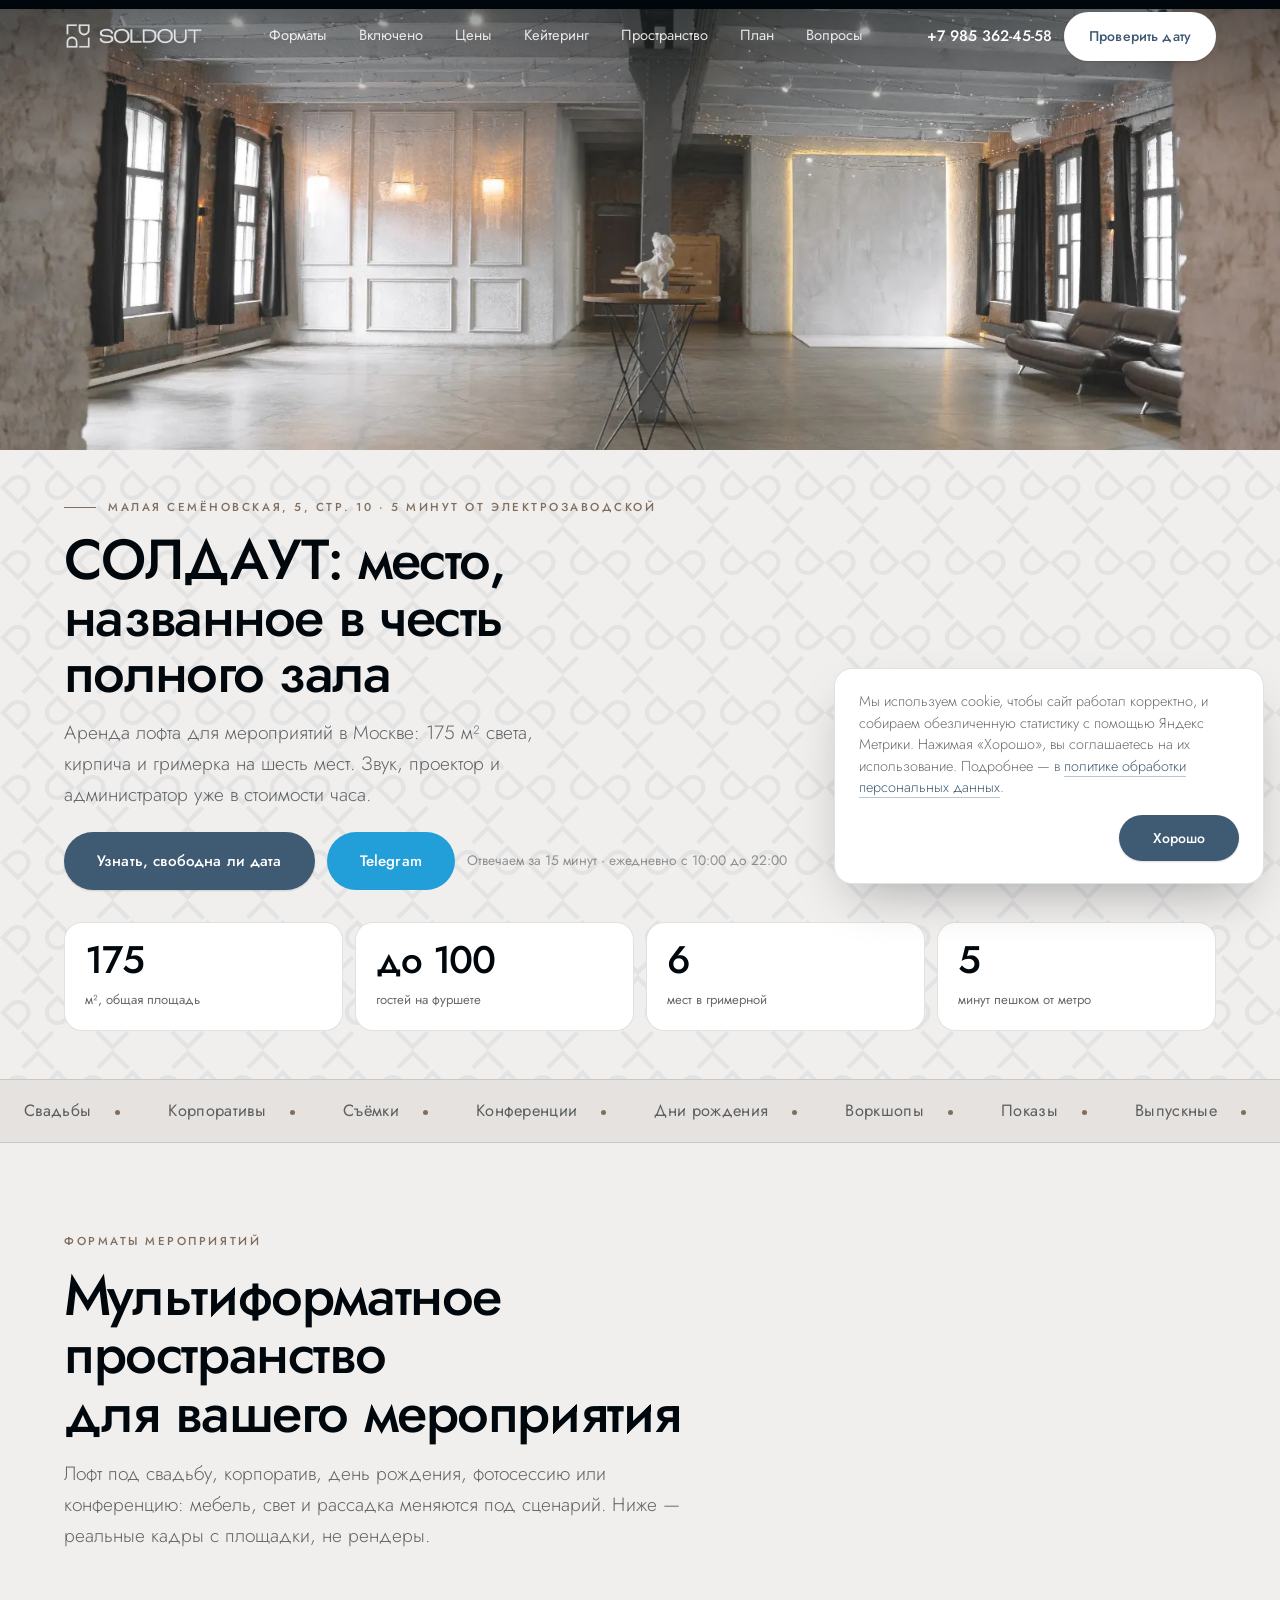
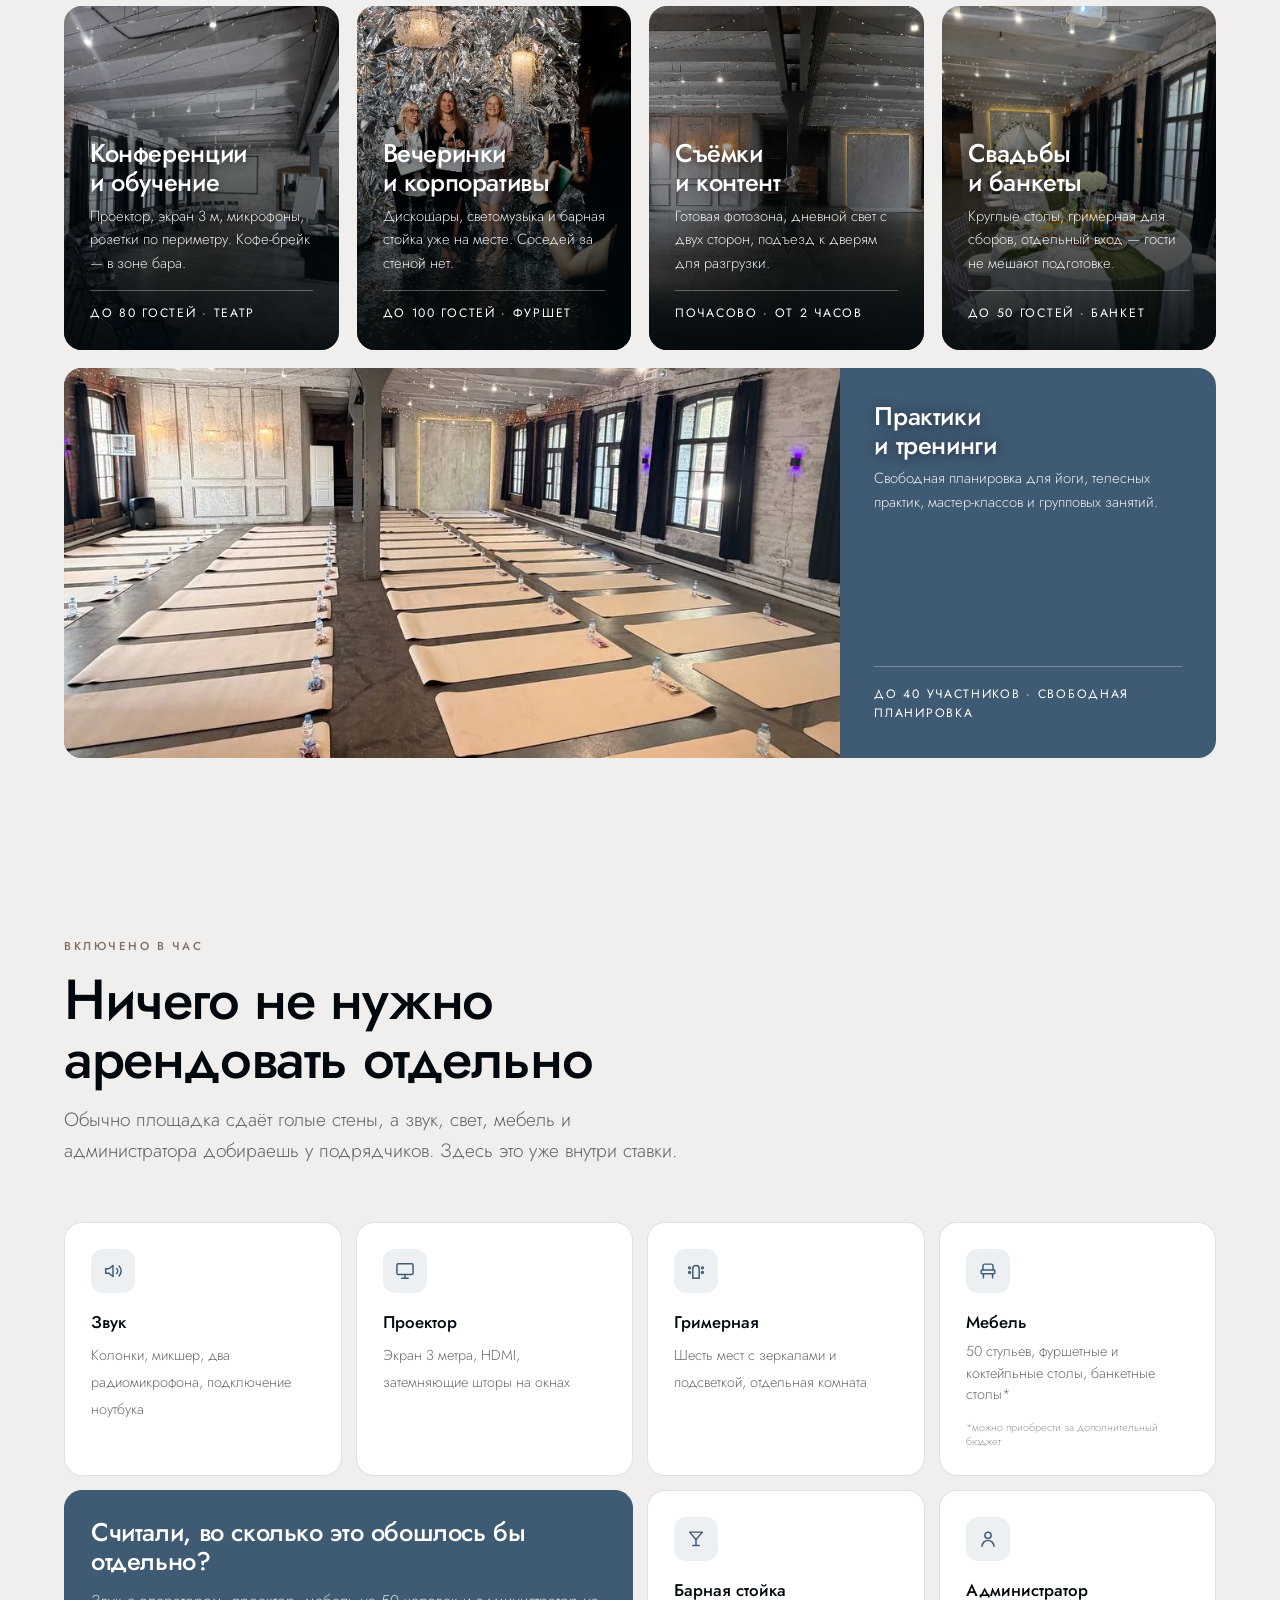
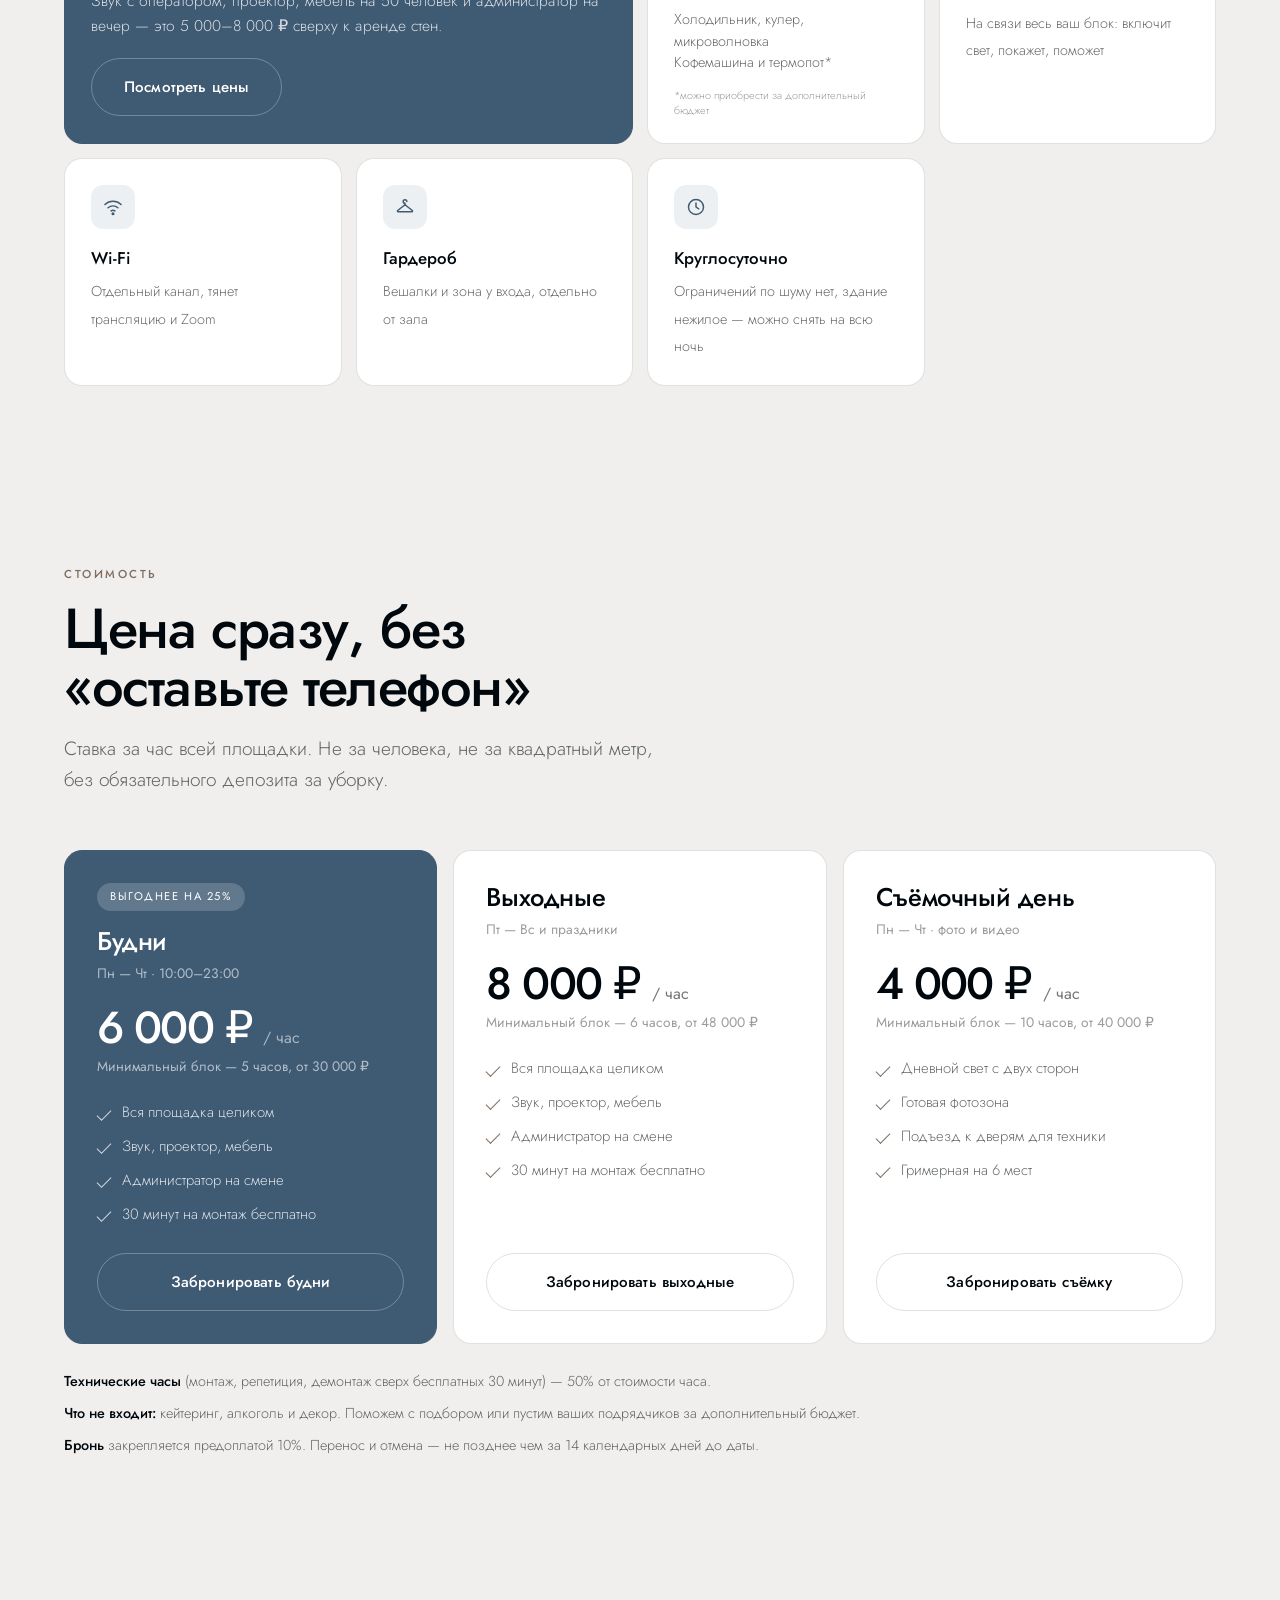
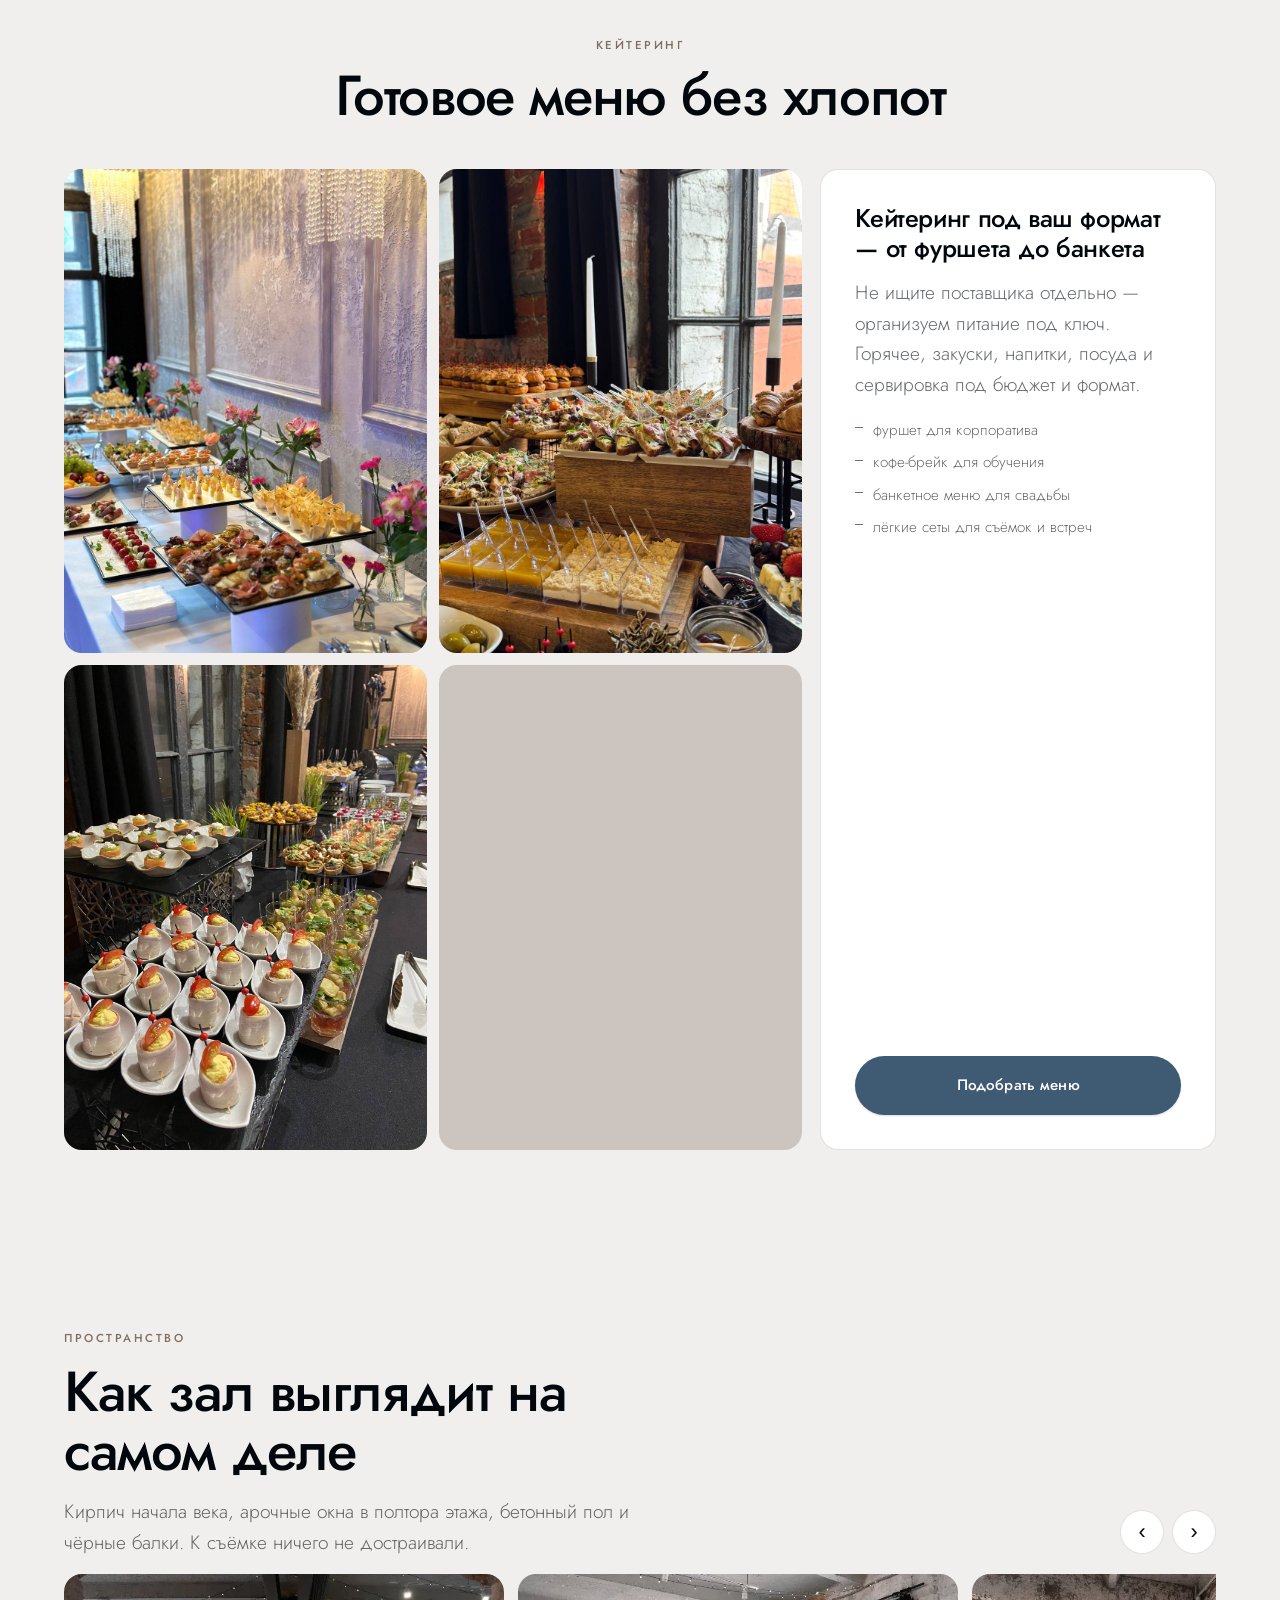
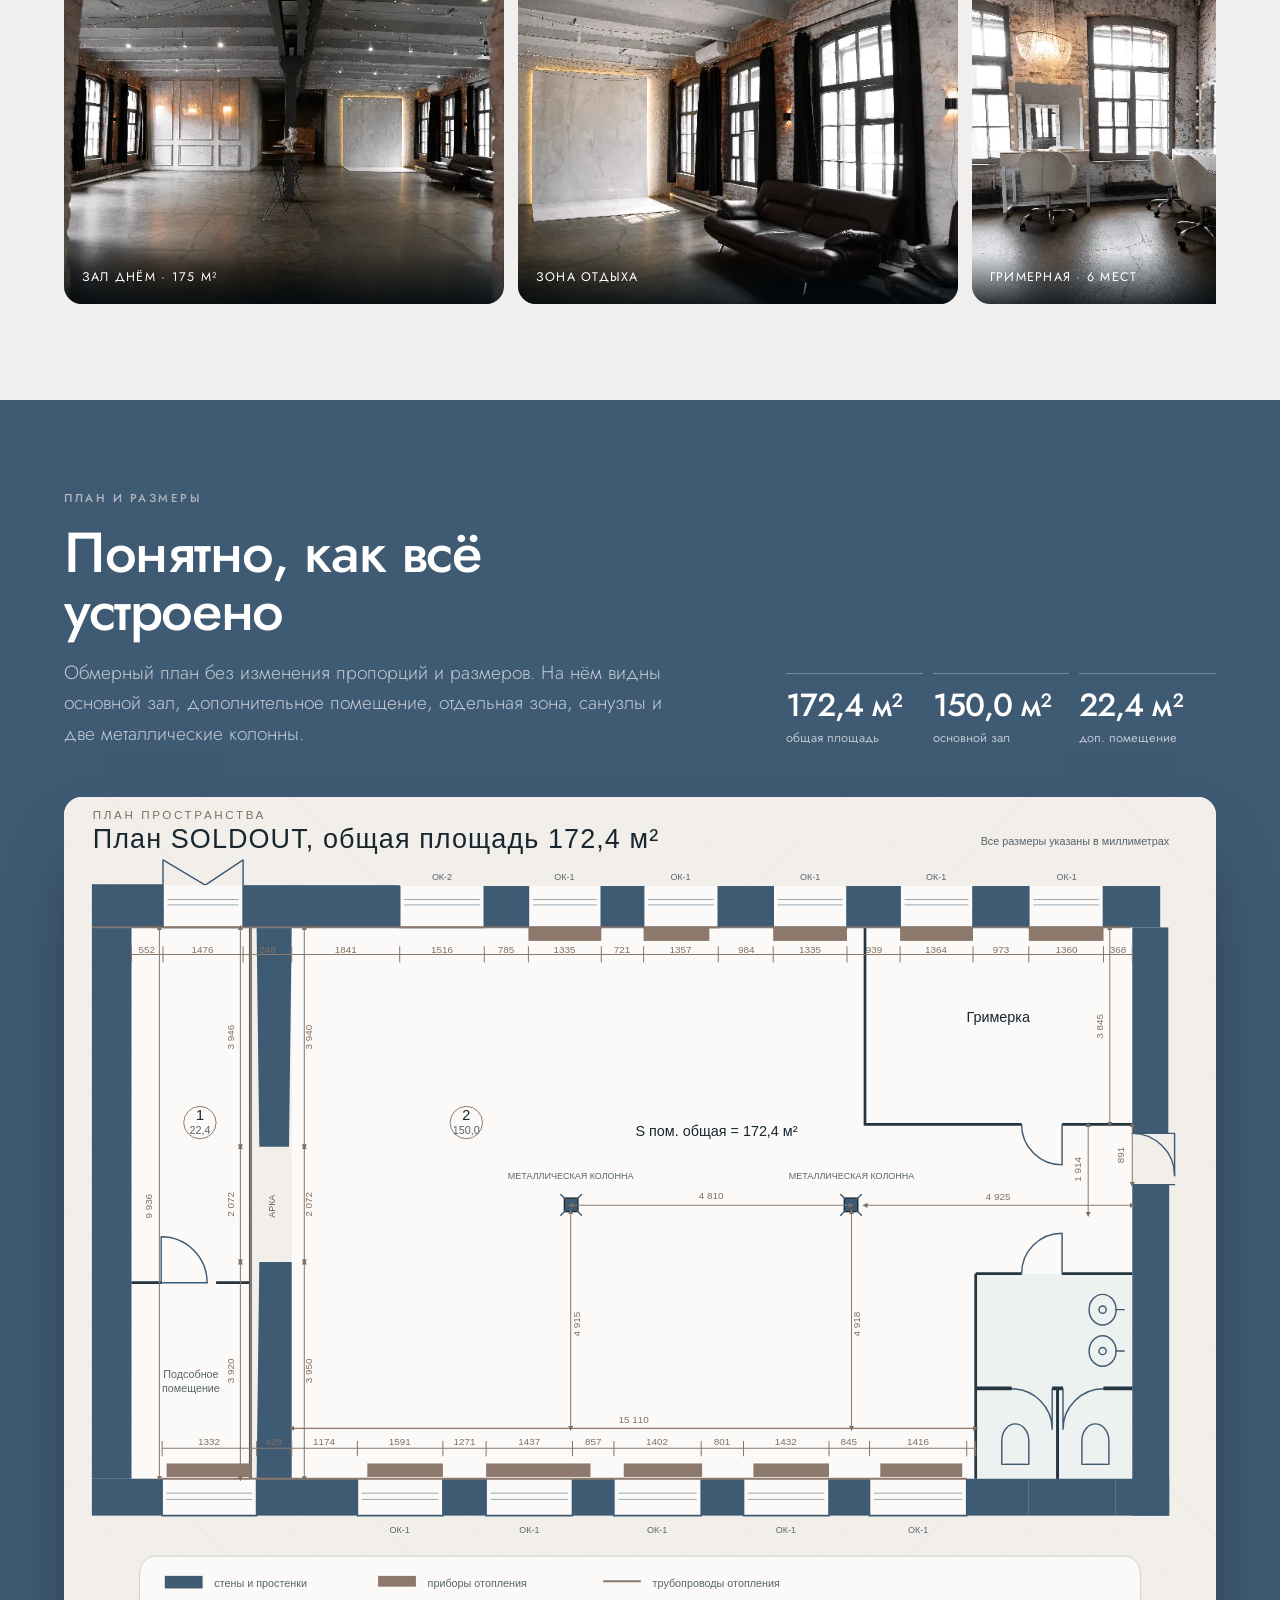
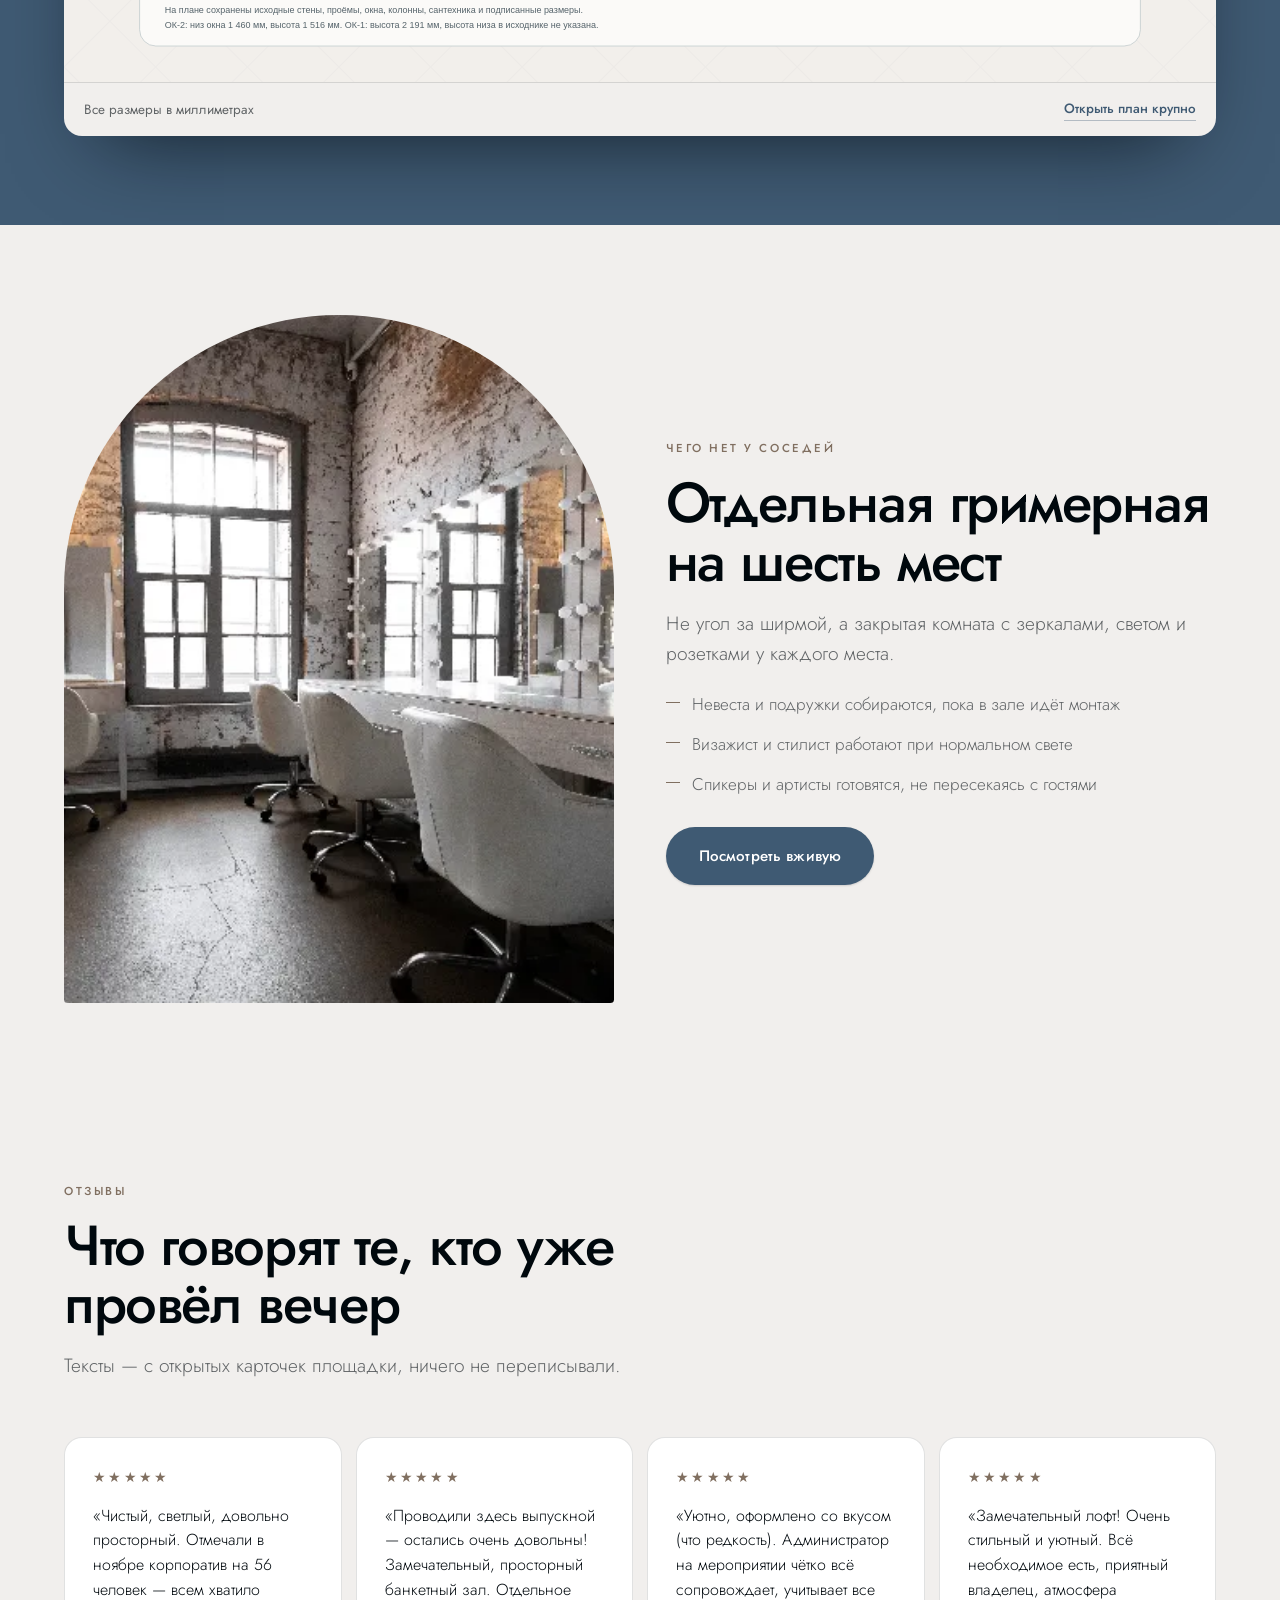
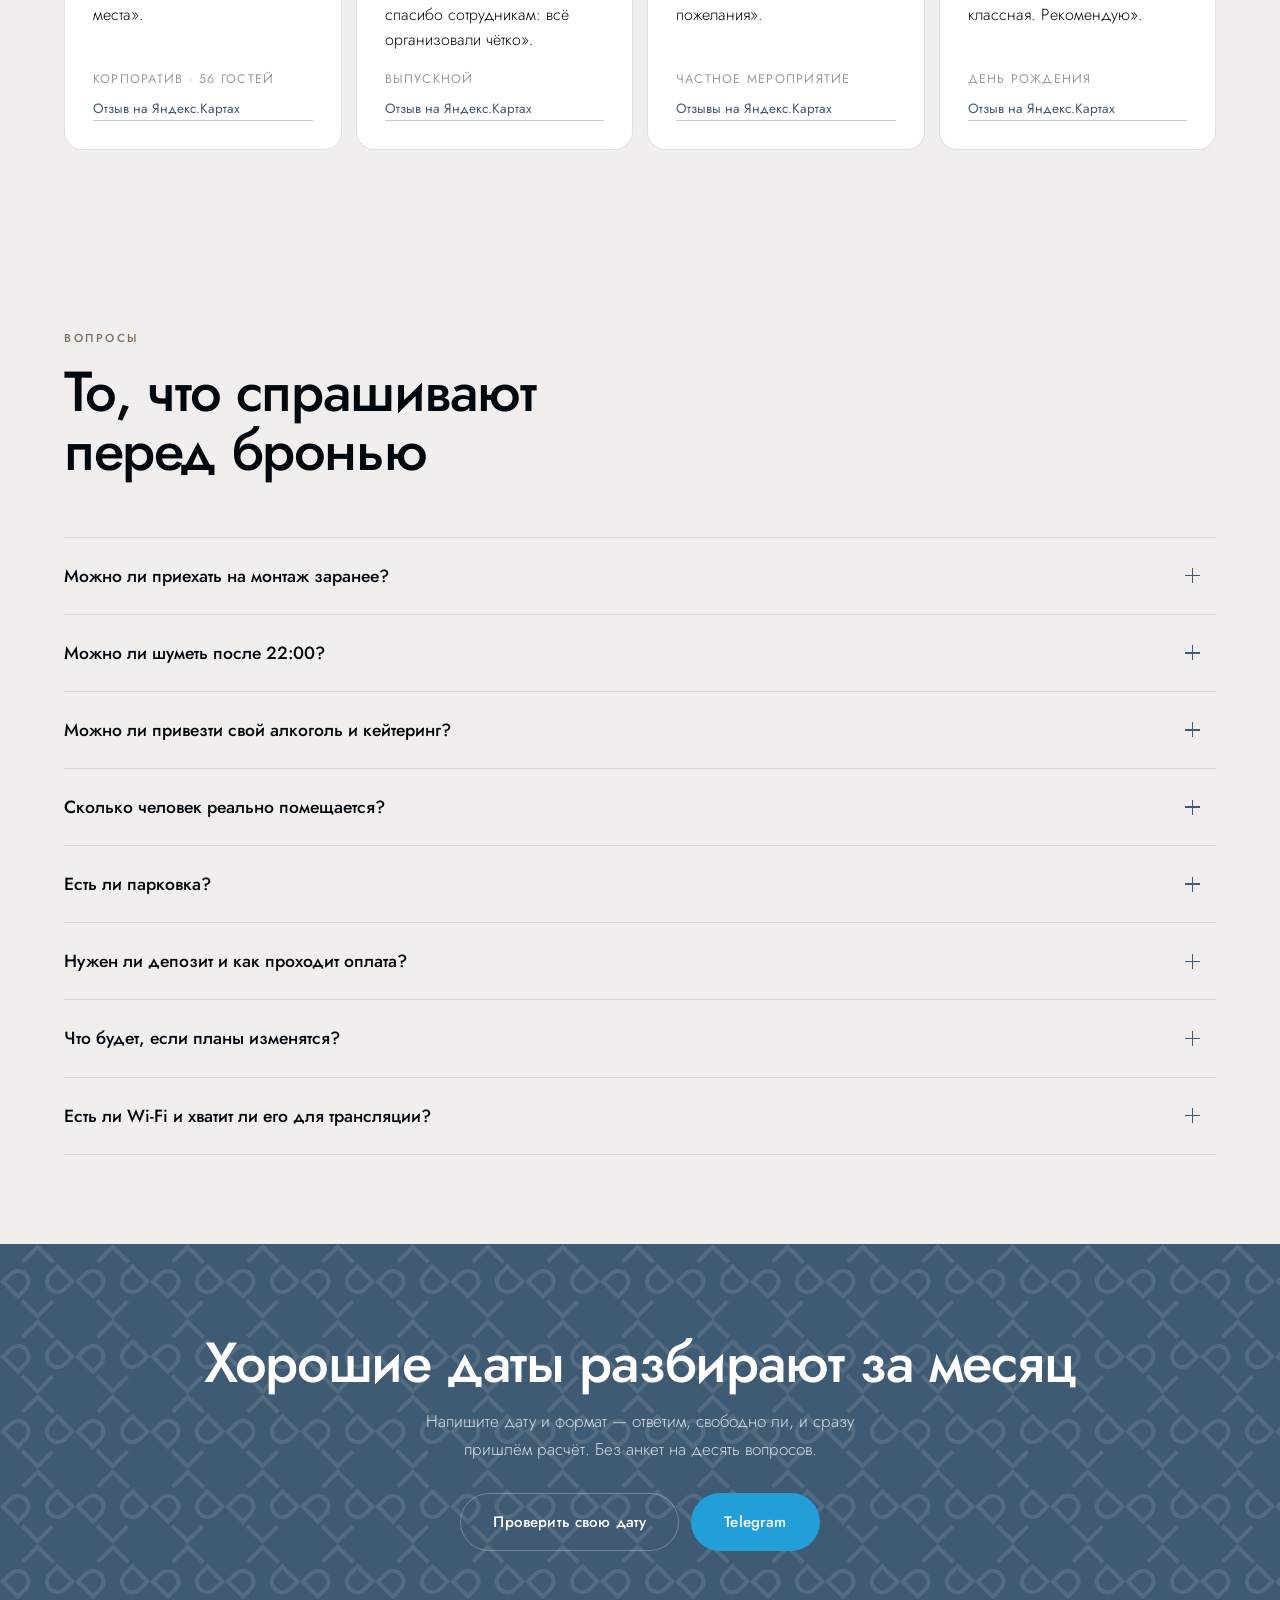
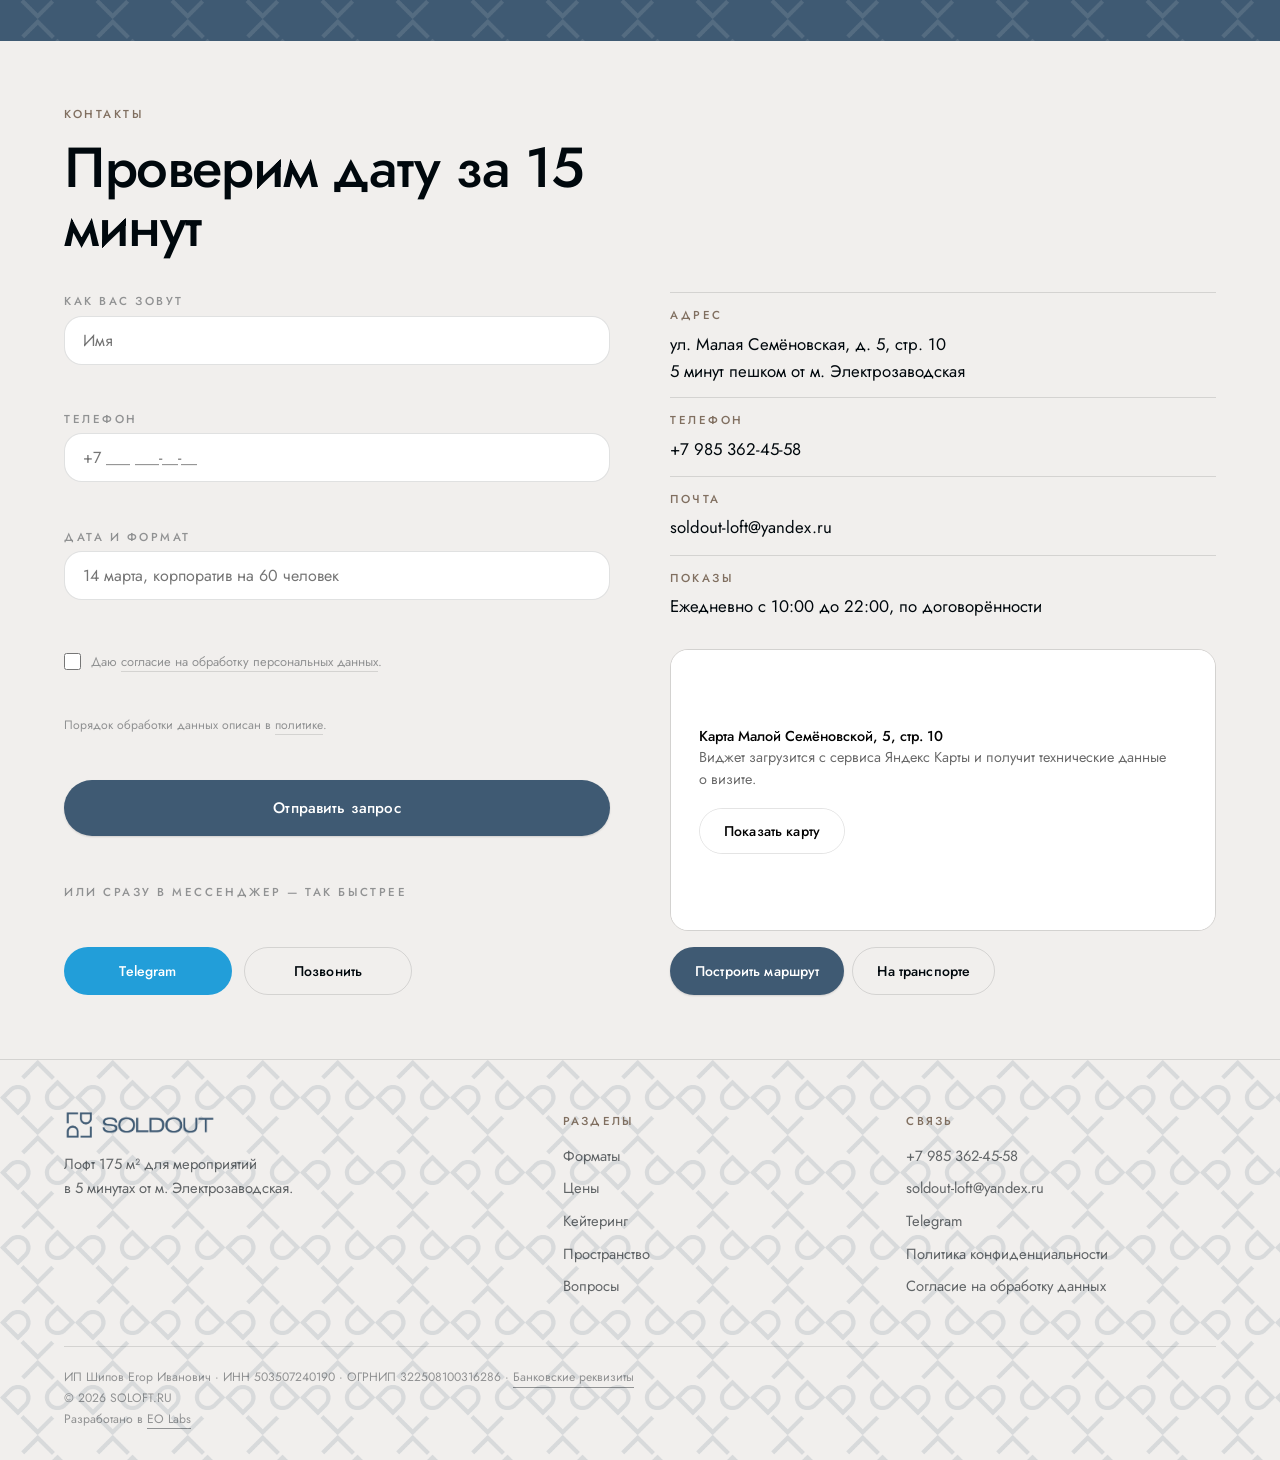
==== commit c1305439: "Simplify cookie consent notice" ====
--- a/index.html
+++ b/index.html
@@ -83,7 +83,7 @@
      после этого не перезапрашивает их даже при перезагрузке. Сменить номер версии —
      единственный способ отдать посетителю новый файл. Правится при каждом
      изменении site.css / site.js. -->
-<link rel="stylesheet" href="assets/css/site.css?v=20260929-1">
+<link rel="stylesheet" href="assets/css/site.css?v=20260930-2">
 </head>
 <body>
 
@@ -651,9 +651,14 @@
       <button class="md-x" onclick="calClose()" aria-label="Закрыть">×</button>
     </div>
     <div class="md-b">
-      <div class="cal-fr cal-external">
-        <p>Календарь размещён в Яндекс Календаре. Он откроется в новой вкладке; посетителям видны только занятые даты и время.</p>
-        <a class="btn btn-p" href="https://calendar.yandex.ru/embed/week?private_token=423eabf47daee653959d4d7dbf0e43f0efa68133&amp;tz_id=Europe%2FMoscow" target="_blank" rel="noopener noreferrer">Открыть календарь</a>
+      <div class="cal-fr cal-embed" id="cal-embed">
+        <div class="cal-loading" id="cal-loading" aria-live="polite">Загружаем занятые даты…</div>
+        <iframe id="cal-frame"
+          data-src="https://calendar.yandex.ru/embed/week?private_token=423eabf47daee653959d4d7dbf0e43f0efa68133&amp;tz_id=Europe%2FMoscow"
+          title="Календарь занятости лофта SOLDOUT"
+          loading="lazy"
+          referrerpolicy="strict-origin-when-cross-origin"></iframe>
+        <p class="cal-fallback">Если календарь не появился, <a href="https://calendar.yandex.ru/embed/week?private_token=423eabf47daee653959d4d7dbf0e43f0efa68133&amp;tz_id=Europe%2FMoscow" target="_blank" rel="noopener noreferrer">откройте его в отдельной вкладке</a>.</p>
       </div>
     </div>
     <div class="md-f">
@@ -667,11 +672,10 @@
 </div>
 
 <div class="ck" id="ck" role="dialog" aria-label="Файлы cookie">
-  <p>Сайт использует необходимые данные для работы. Яндекс Метрика подключится только с вашего разрешения.
+  <p>Мы используем cookie, чтобы сайт работал корректно, и собираем обезличенную статистику с помощью Яндекс Метрики. Нажимая «Хорошо», вы соглашаетесь на их использование.
      Подробнее — в <a href="/privacy">политике обработки персональных данных</a>.</p>
   <div class="ck-b">
-    <button class="btn btn-p btn-sm" onclick="ckSet('all')">Разрешить аналитику</button>
-    <button class="btn btn-o btn-sm" onclick="ckSet('necessary')">Только необходимые</button>
+    <button class="btn btn-p btn-sm" onclick="ckSet('all')">Хорошо</button>
   </div>
 </div>
 
@@ -679,6 +683,6 @@
   <svg viewBox="0 0 24 24" aria-hidden="true"><path d="M6 14l6-6 6 6"/></svg>
 </a>
 
-<script src="assets/js/site.js?v=20260929-1" defer></script>
+<script src="assets/js/site.js?v=20260930-3" defer></script>
 </body>
 </html>
--- a/assets/css/site.css
+++ b/assets/css/site.css
@@ -429,8 +429,13 @@
 .md-x:focus-visible{outline:2px solid var(--slate);outline-offset:3px}
 .md-b{flex:1;min-height:0;overflow:auto;padding:18px 26px 26px;-webkit-overflow-scrolling:touch}
 .cal-fr{border:1px solid var(--ink-12);border-radius:var(--r);overflow:hidden;background:var(--white)}
-.cal-external{min-height:280px;padding:clamp(28px,5vw,54px);display:flex;flex-direction:column;align-items:flex-start;justify-content:center;gap:22px}
-.cal-external p{max-width:620px;color:var(--ink-60)}
+.cal-embed{position:relative}
+.cal-embed iframe{display:block;width:100%;height:clamp(430px,58vh,560px);border:0;background:var(--white)}
+.cal-loading{position:absolute;inset:0 0 45px;z-index:1;display:grid;place-items:center;
+  color:var(--ink-60);background:var(--white);transition:opacity .25s var(--ease)}
+.cal-embed.is-ready .cal-loading{opacity:0;pointer-events:none}
+.cal-fallback{padding:12px 16px;border-top:1px solid var(--ink-12);font-size:.78rem;color:var(--ink-40)}
+.cal-fallback a{color:var(--slate);text-underline-offset:3px}
 .md-f{display:flex;flex-wrap:wrap;gap:10px;align-items:center;justify-content:space-between;
   padding:16px 26px;border-top:1px solid var(--ink-12);background:var(--bone)}
 .md-f p{font-size:.86rem;color:var(--ink-60);font-weight:300}
@@ -438,6 +443,10 @@
 @media (max-width:640px){
   .md{padding:0;place-items:stretch}
   .md-w{border-radius:0;max-height:100vh;height:100%}
+  .md-h{padding:18px 18px 14px}
+  .md-b{padding:12px 14px 16px}
+  .cal-embed iframe{height:max(420px,56dvh)}
+  .md-f{padding:13px 18px}
 }
 
 /* ───────── просмотр фото ───────── */
@@ -482,7 +491,8 @@
 .ck.show{transform:none}
 .ck p{font-size:.9rem;color:var(--ink-60);font-weight:300;margin-bottom:16px;line-height:1.5}
 .ck p a{color:var(--slate);border-bottom:1px solid color-mix(in srgb,var(--slate) 35%,transparent)}
-.ck-b{display:flex;gap:9px;flex-wrap:wrap}
+.ck-b{display:flex;justify-content:flex-end}
+.ck-b .btn{min-width:120px}
 
 /* ───────── стрелка наверх вместо нижней плашки ───────── */
 .to-top{
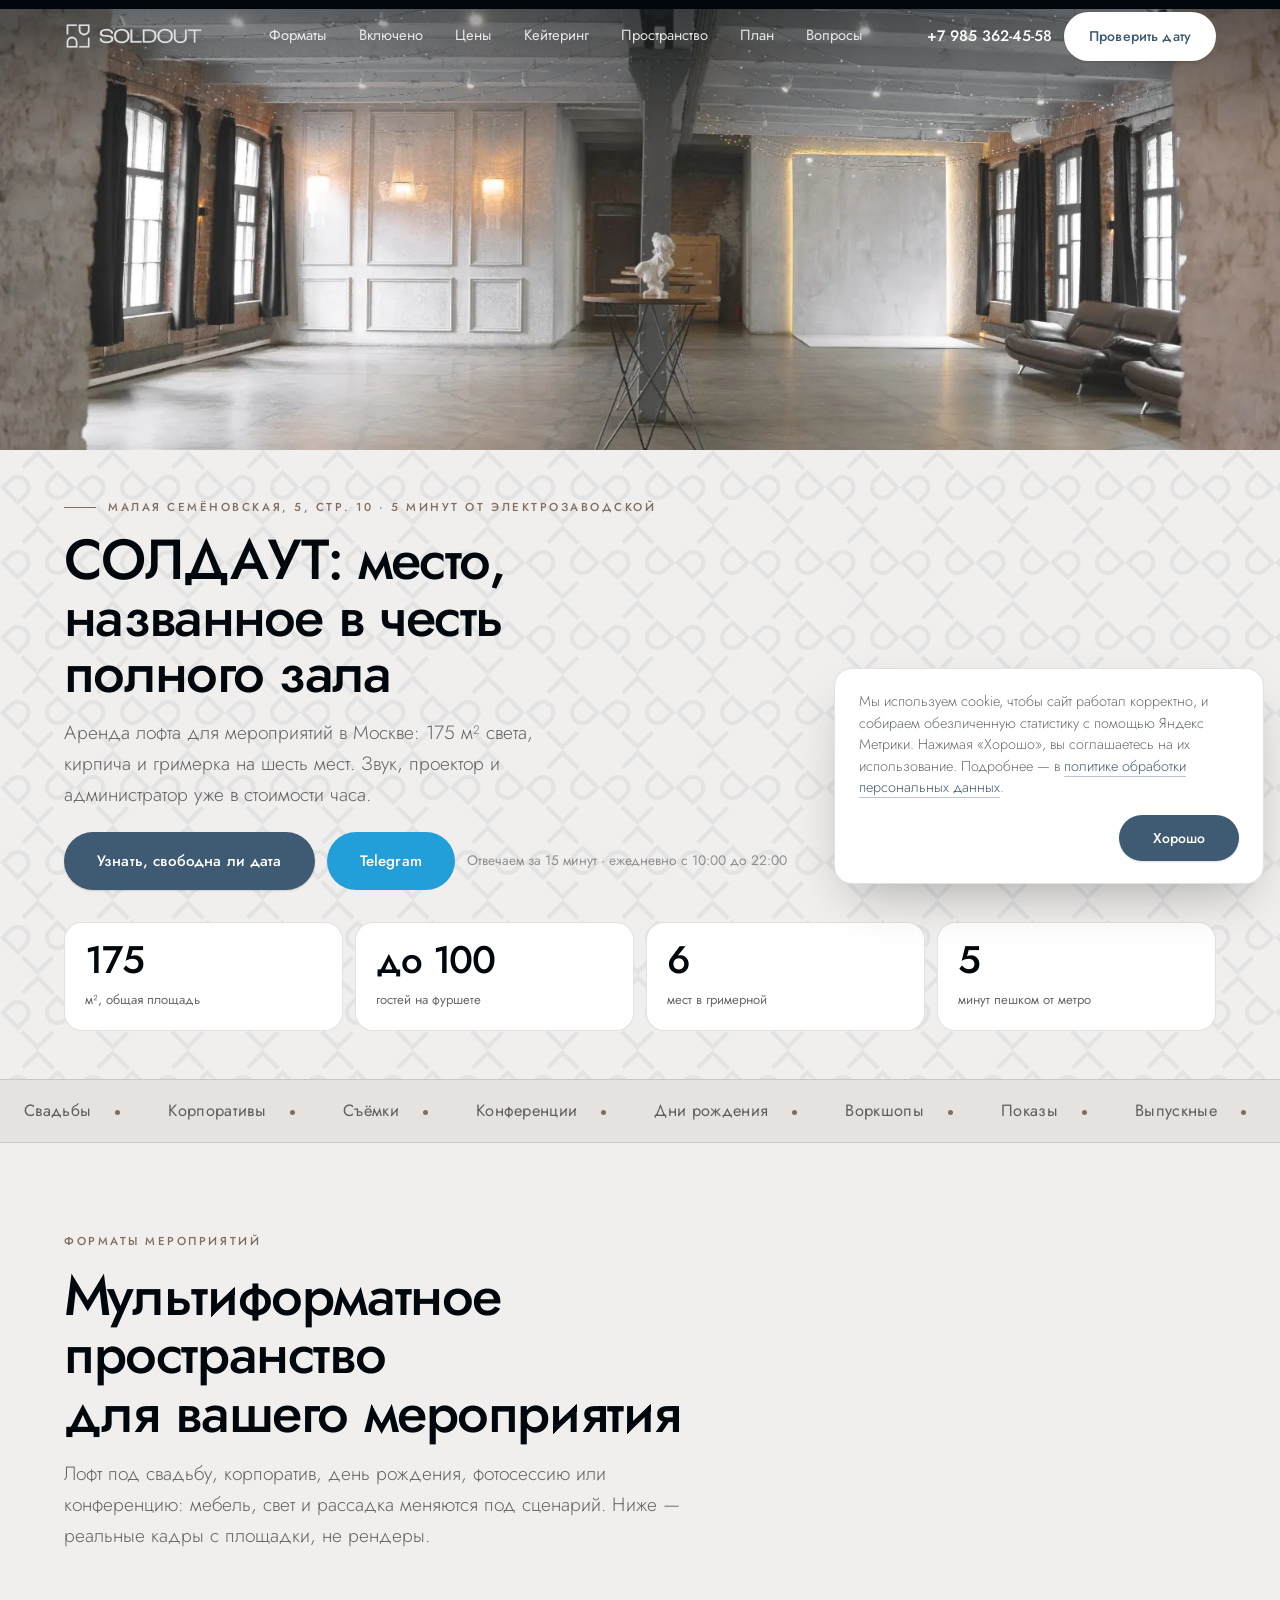
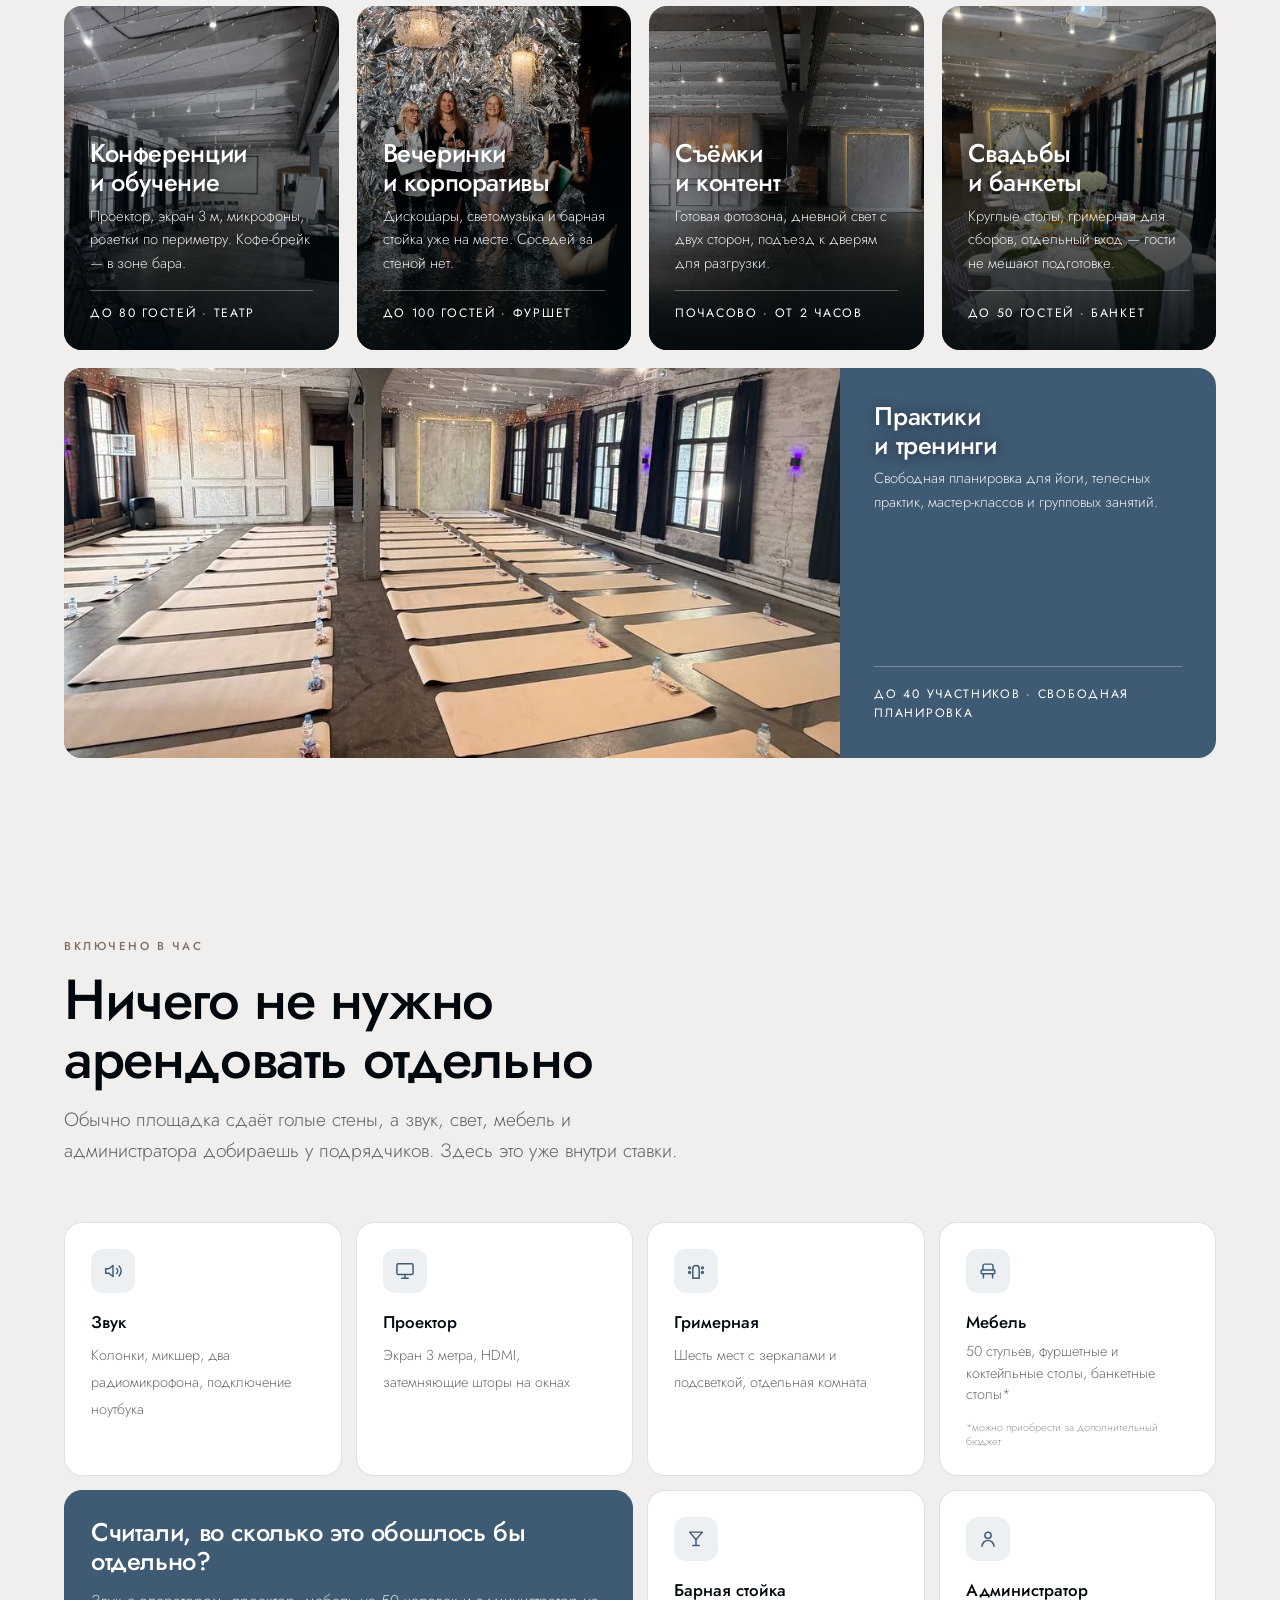
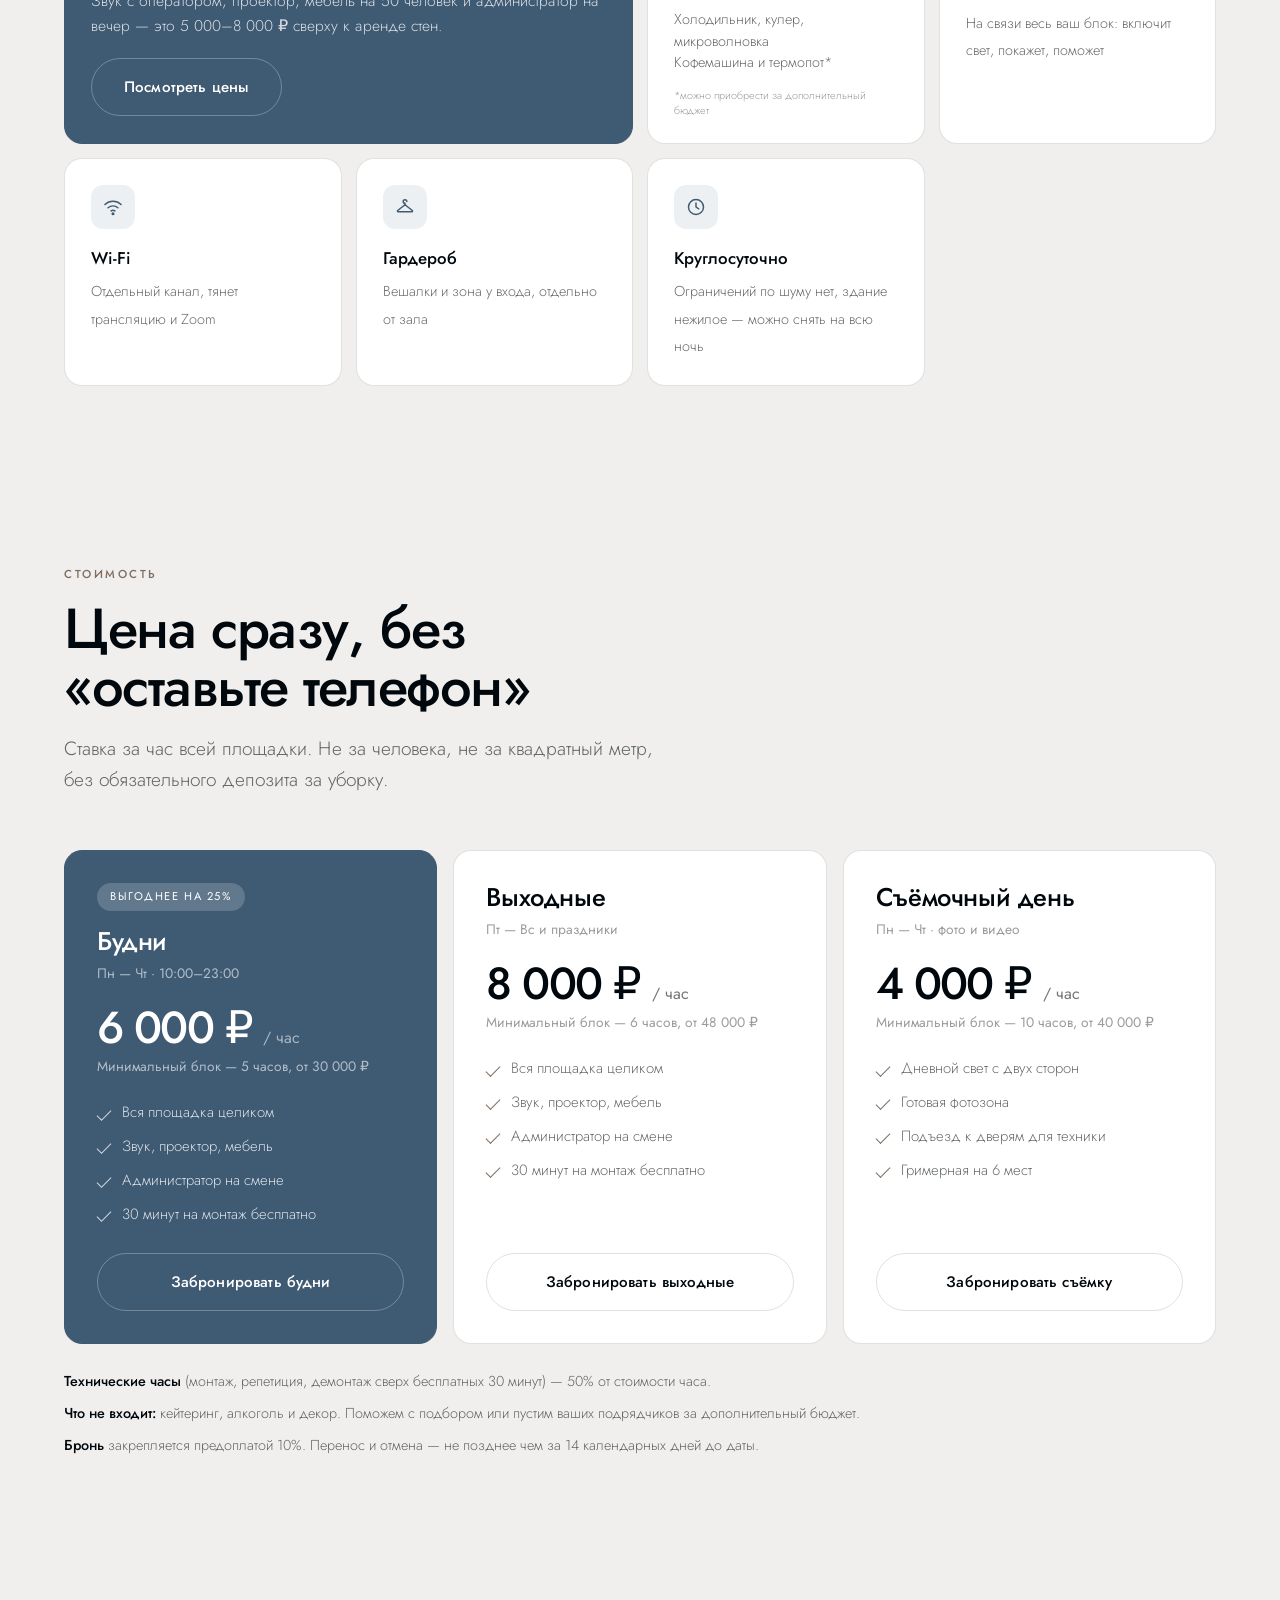
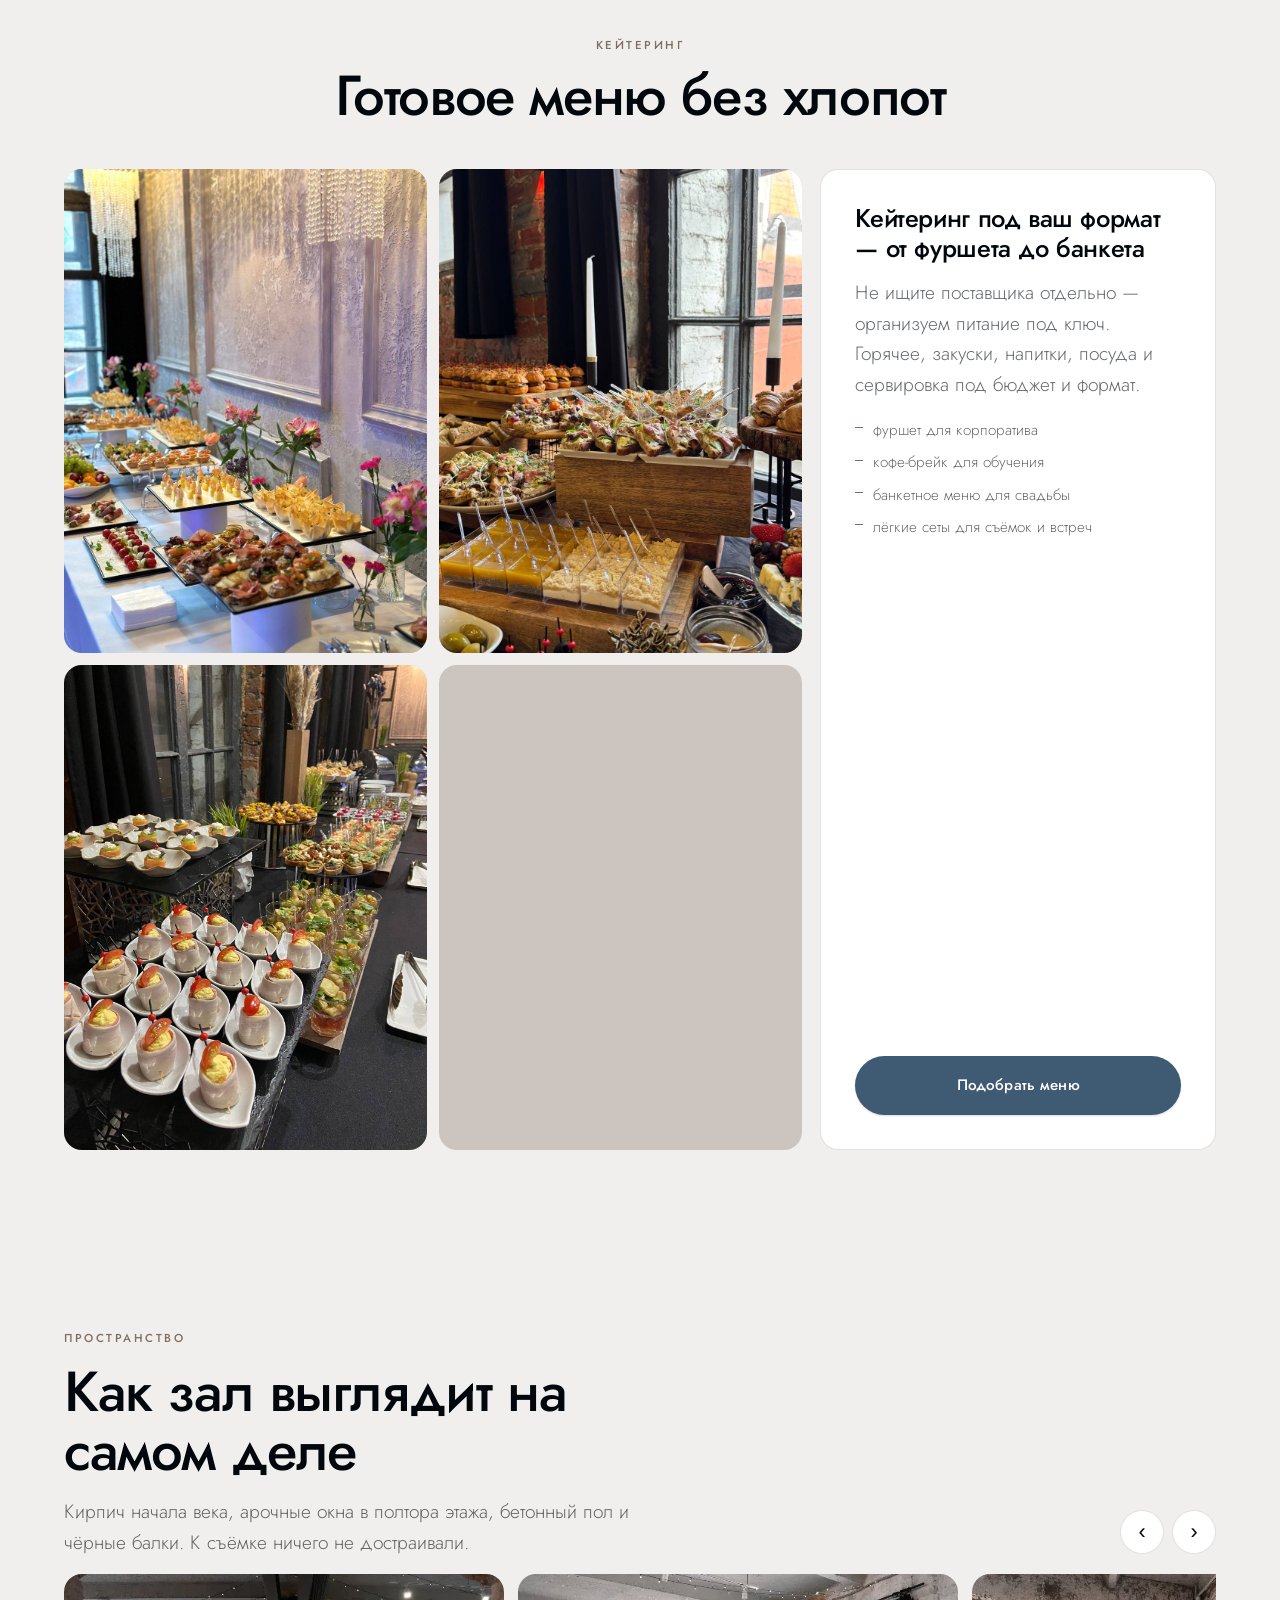
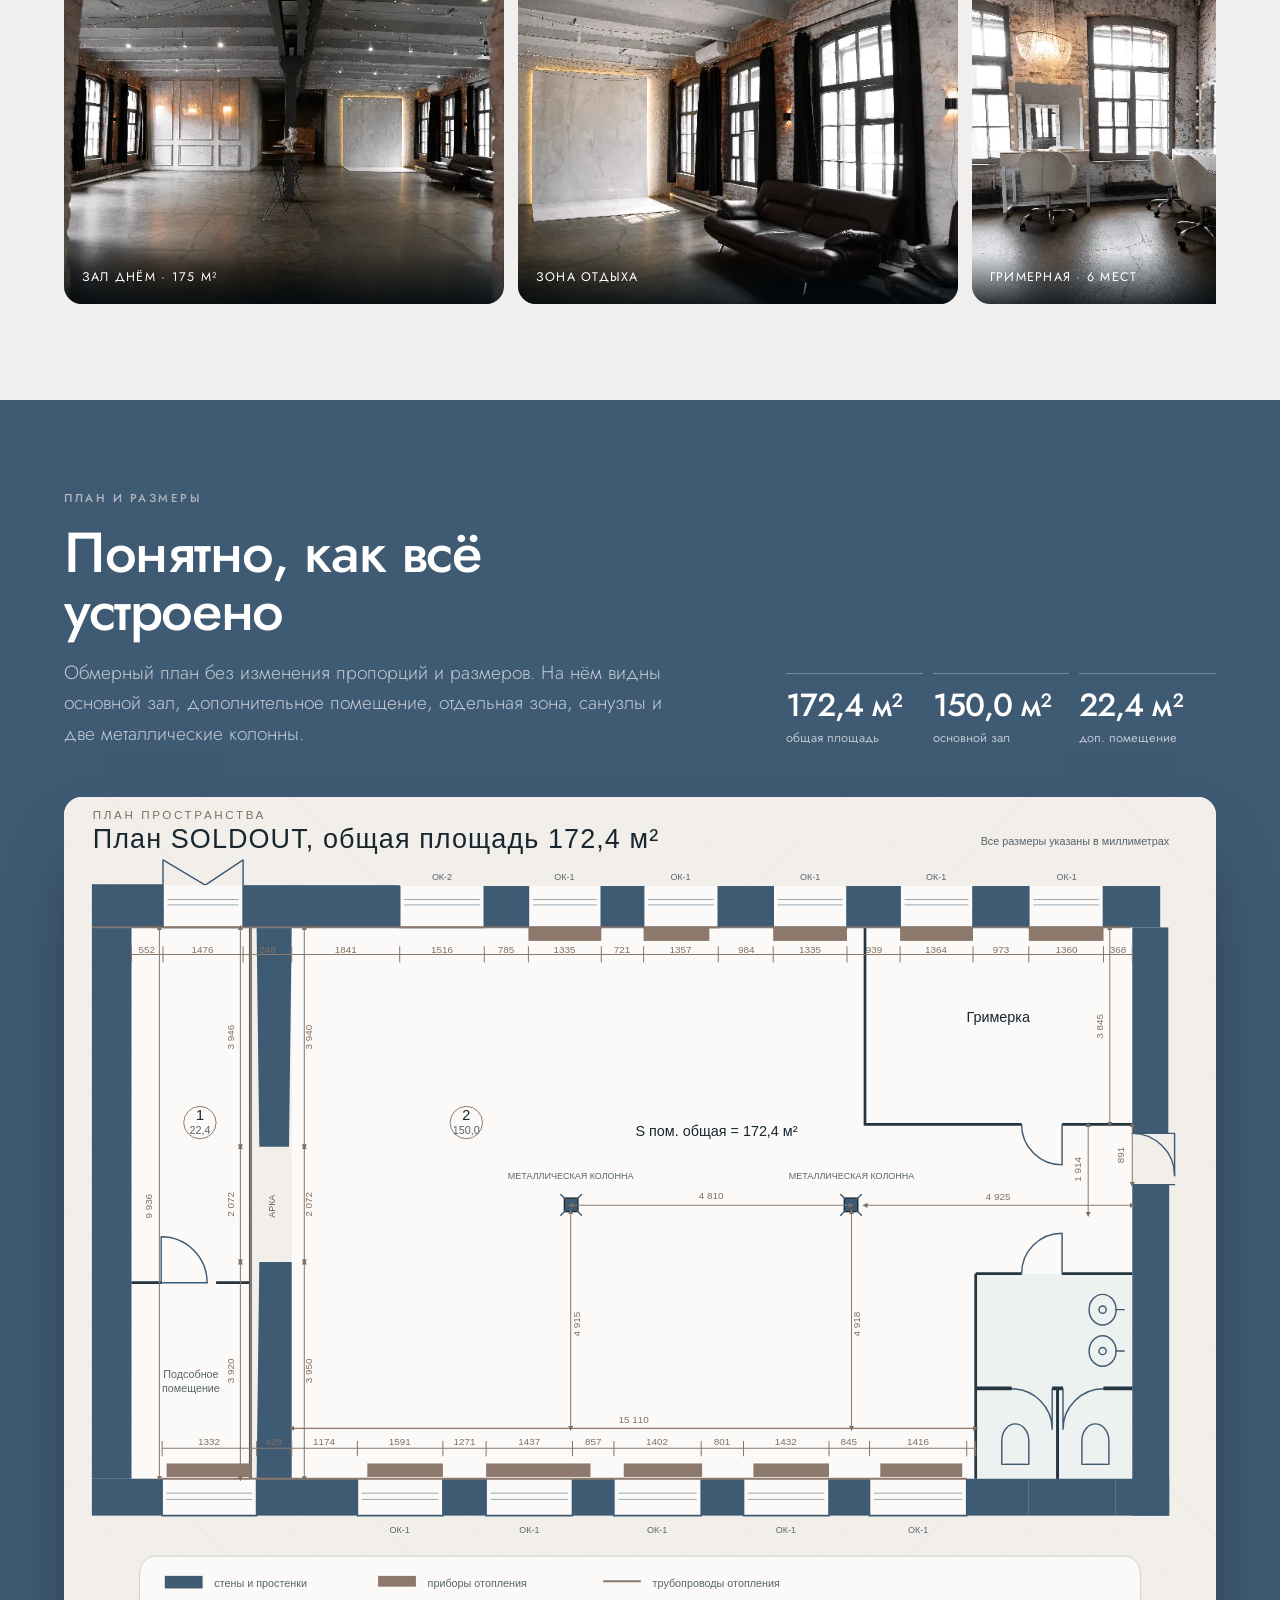
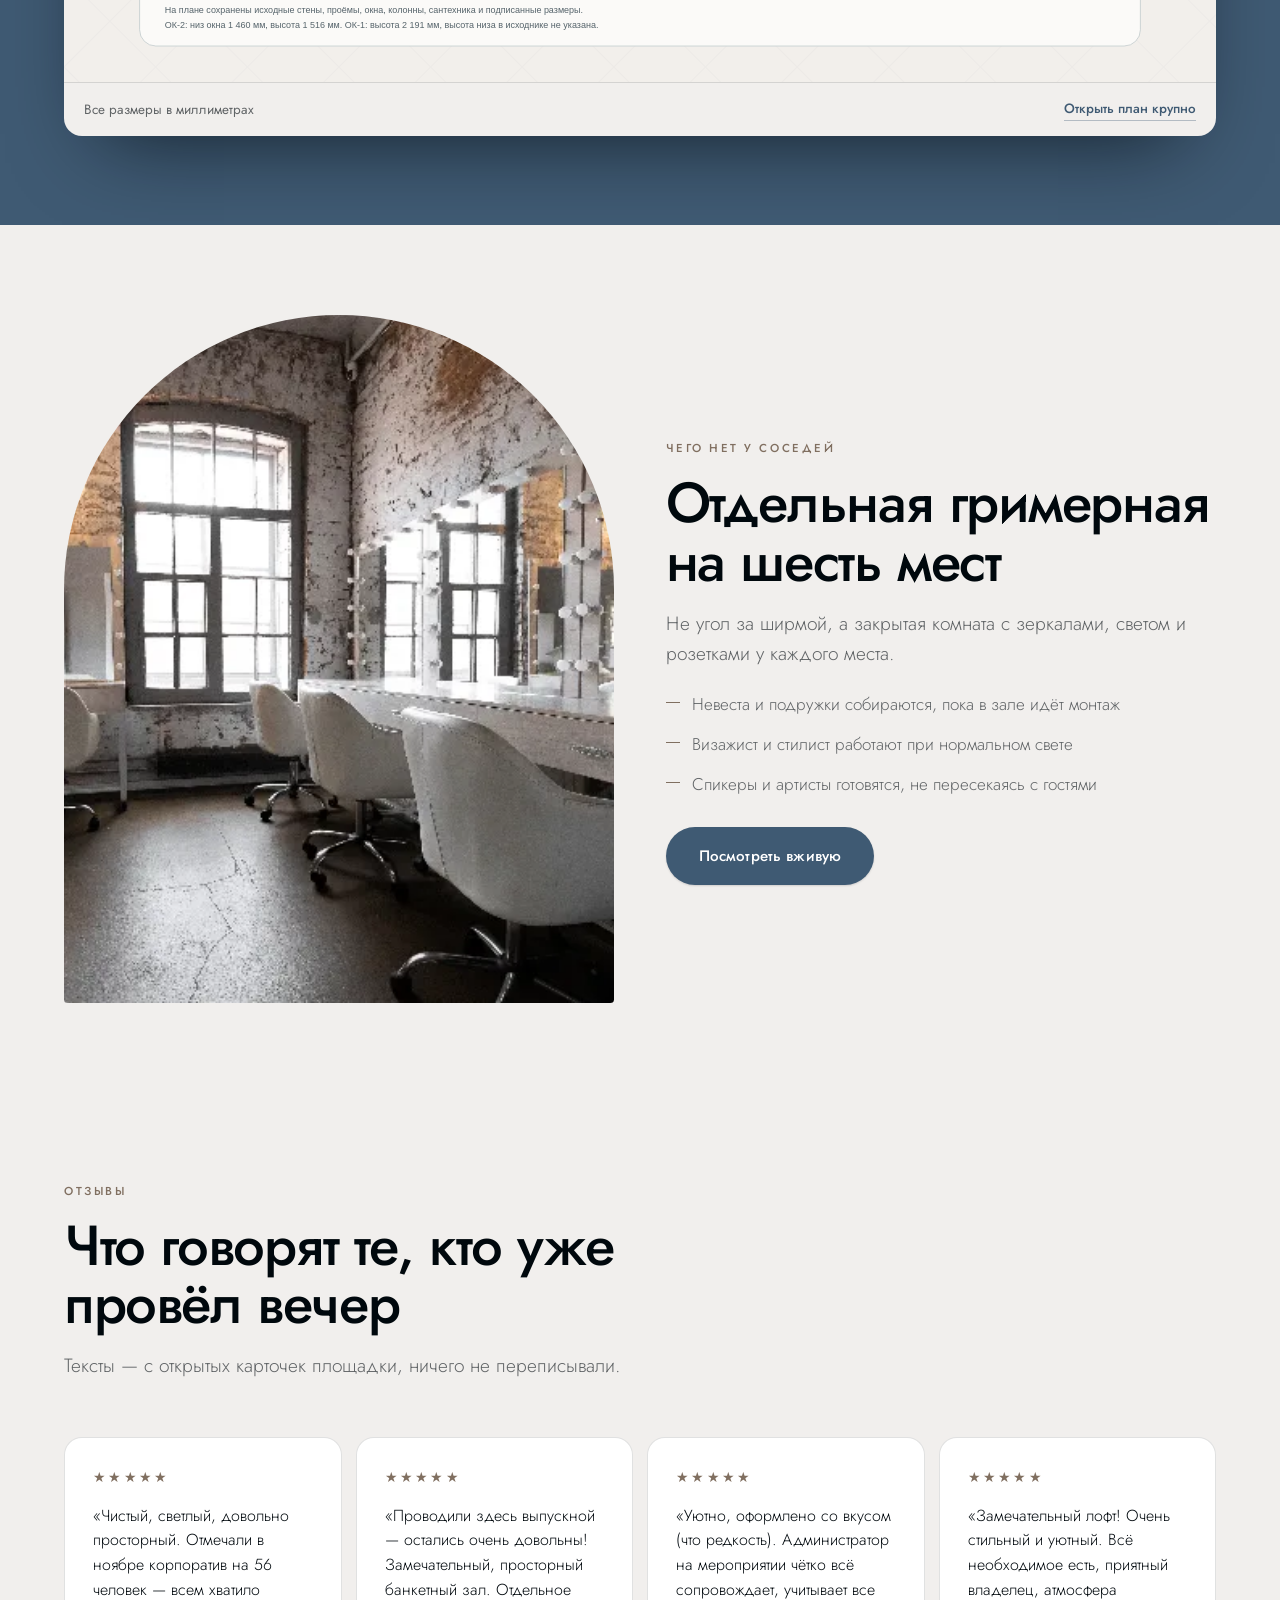
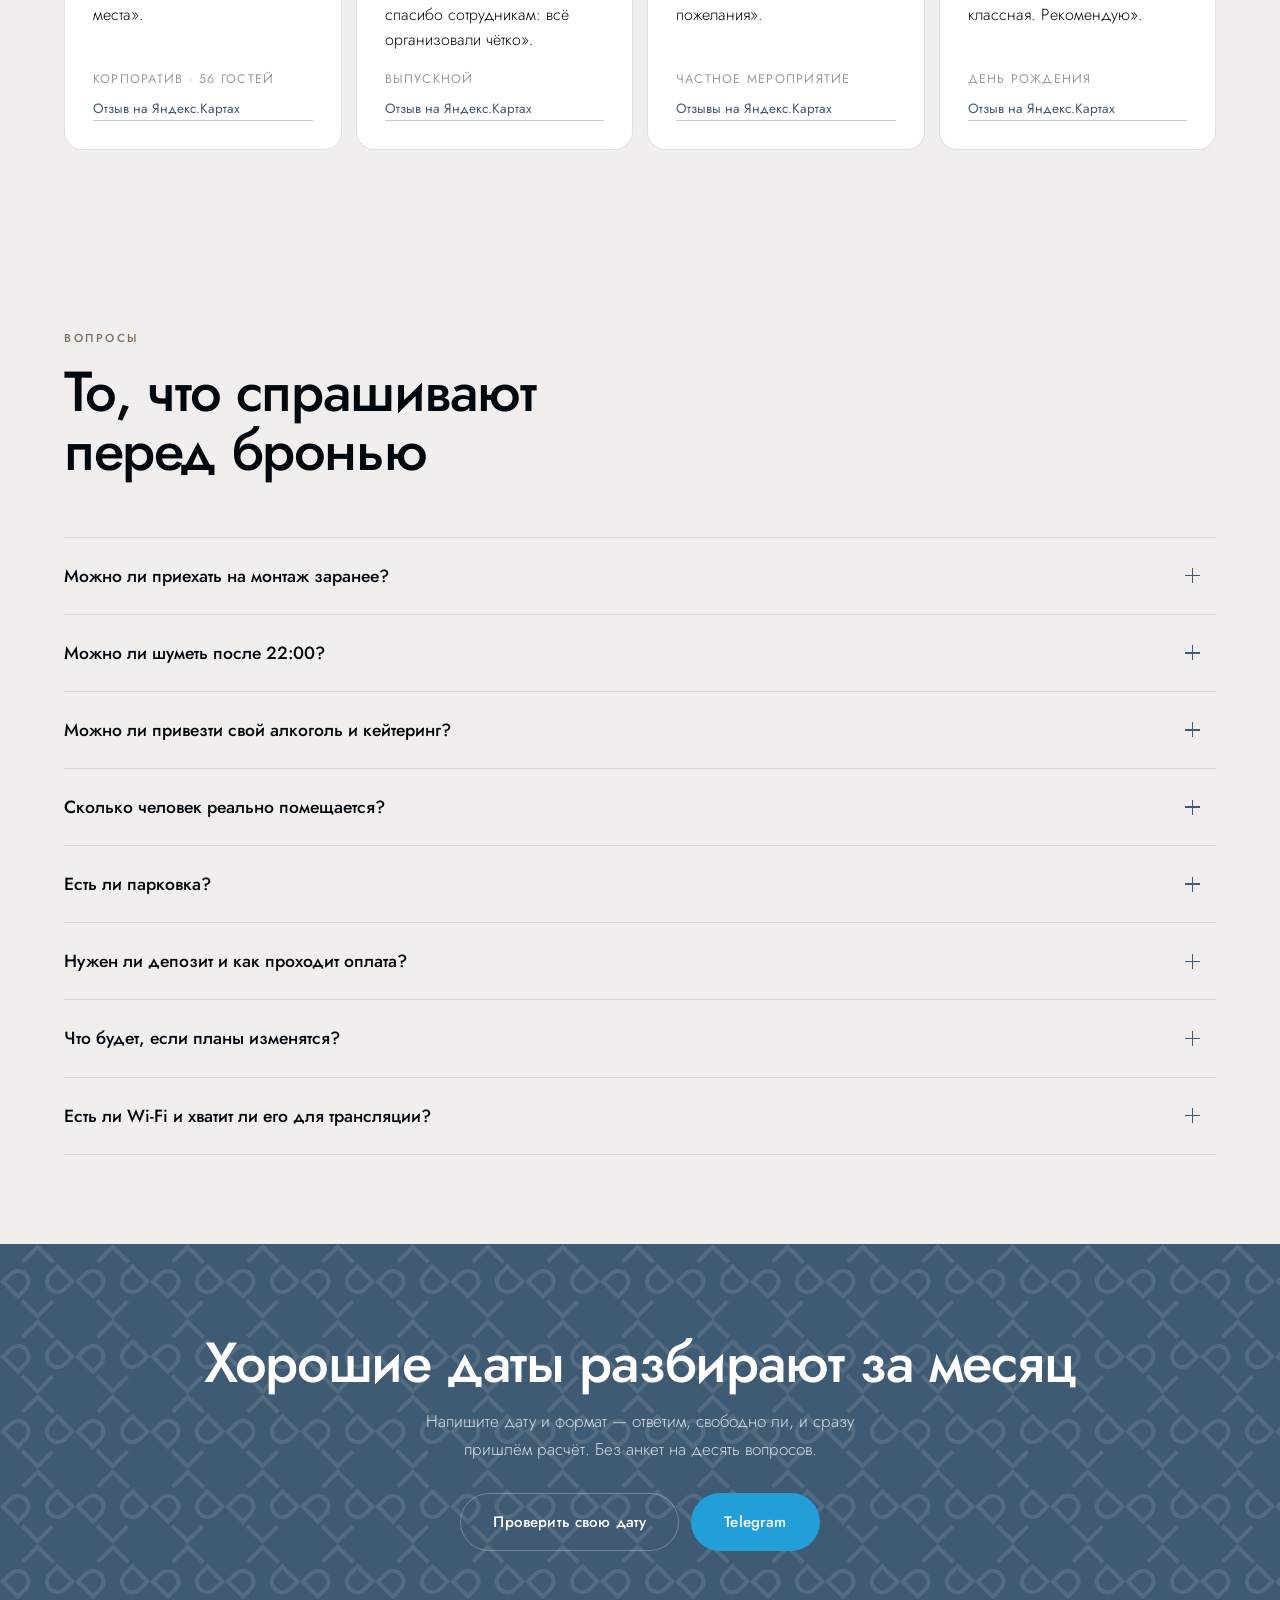
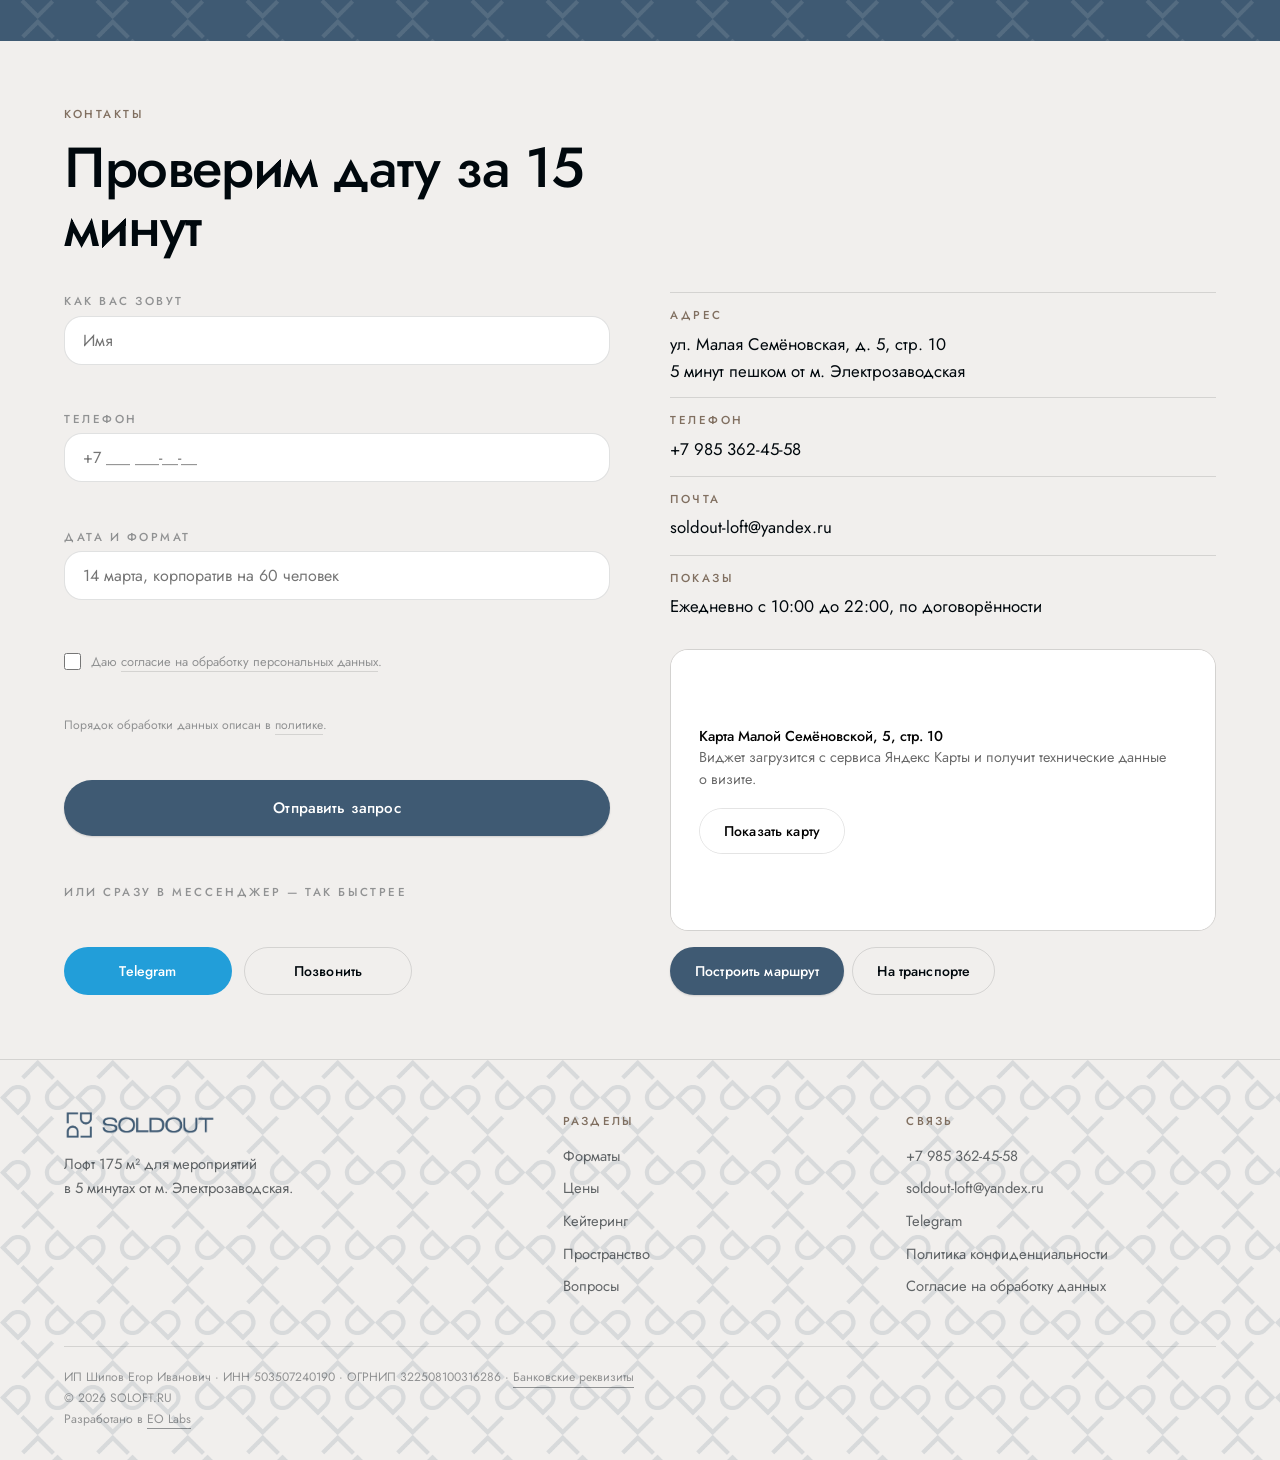
==== commit 38121557: "Restore Yandex Metrika counter after cookie consent" ====
--- a/index.html
+++ b/index.html
@@ -683,6 +683,6 @@
   <svg viewBox="0 0 24 24" aria-hidden="true"><path d="M6 14l6-6 6 6"/></svg>
 </a>
 
-<script src="assets/js/site.js?v=20260930-3" defer></script>
+<script src="assets/js/site.js?v=20260930-4" defer></script>
 </body>
 </html>
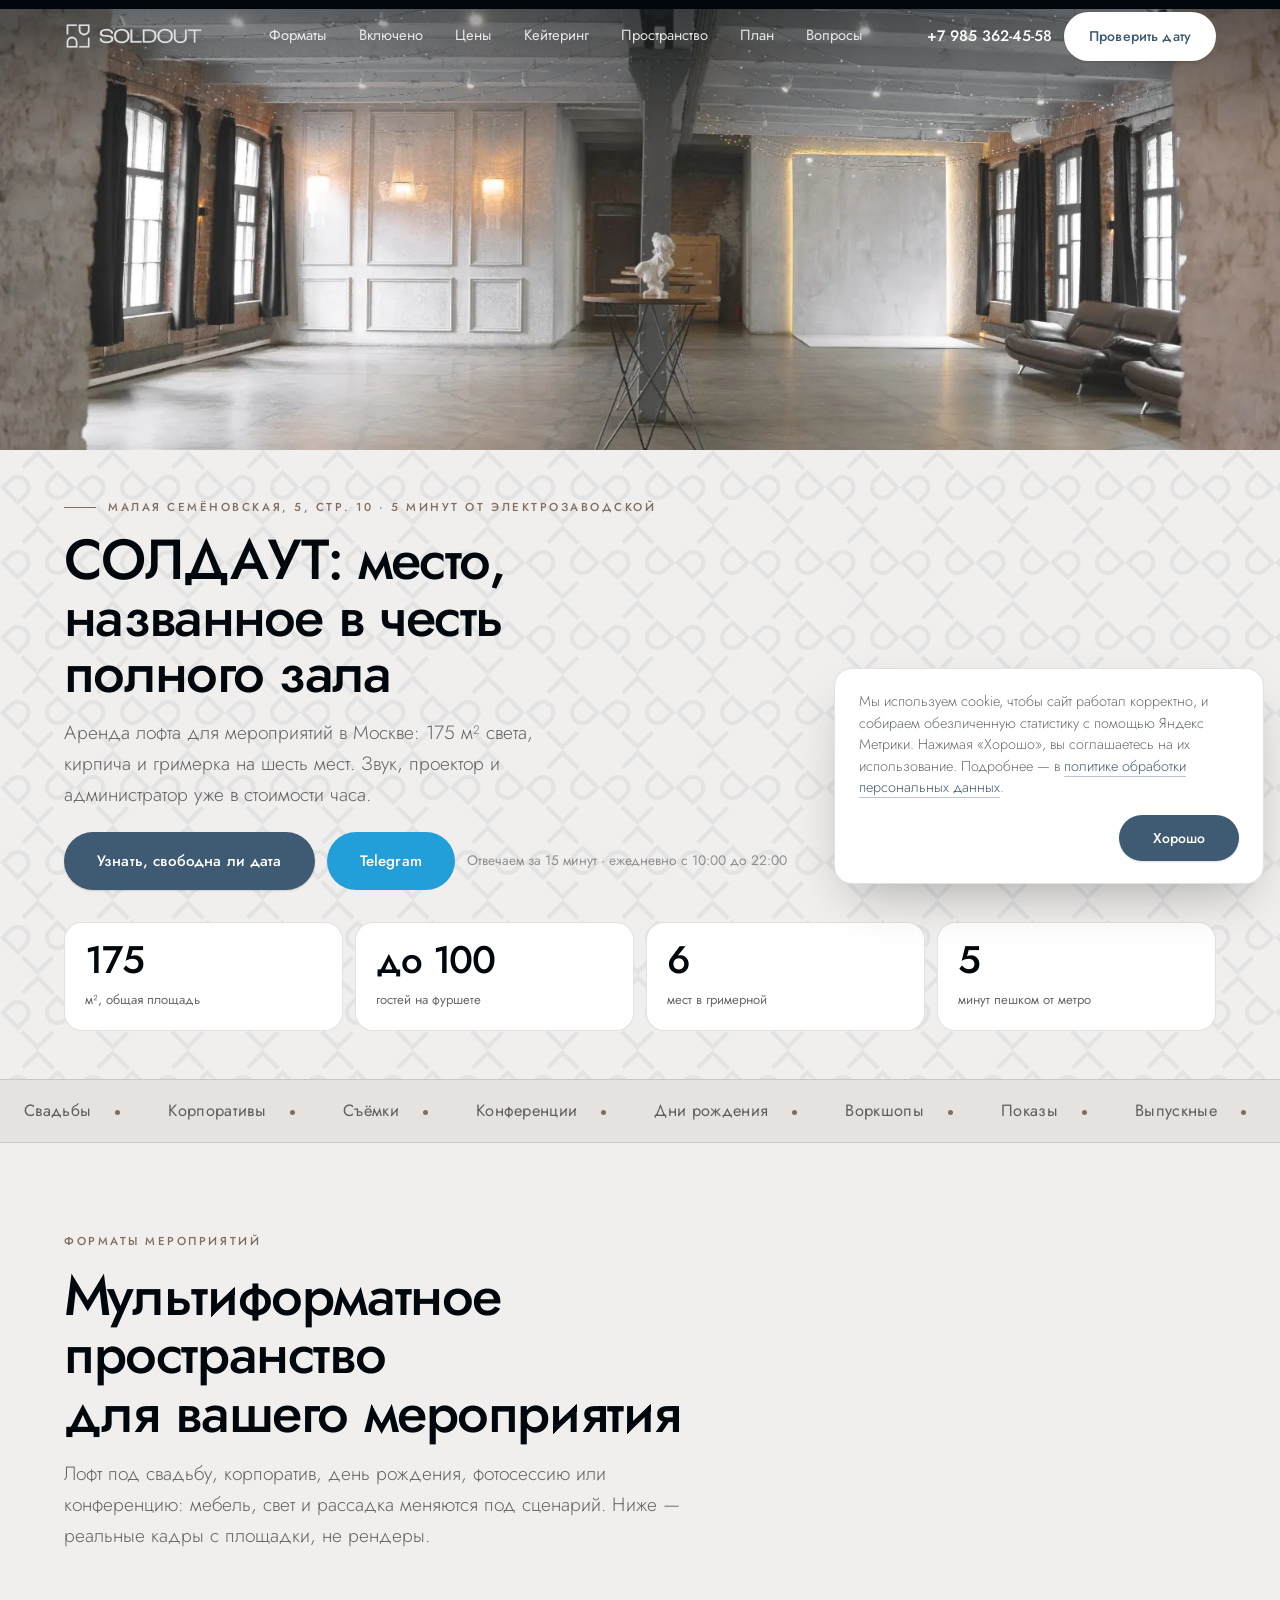
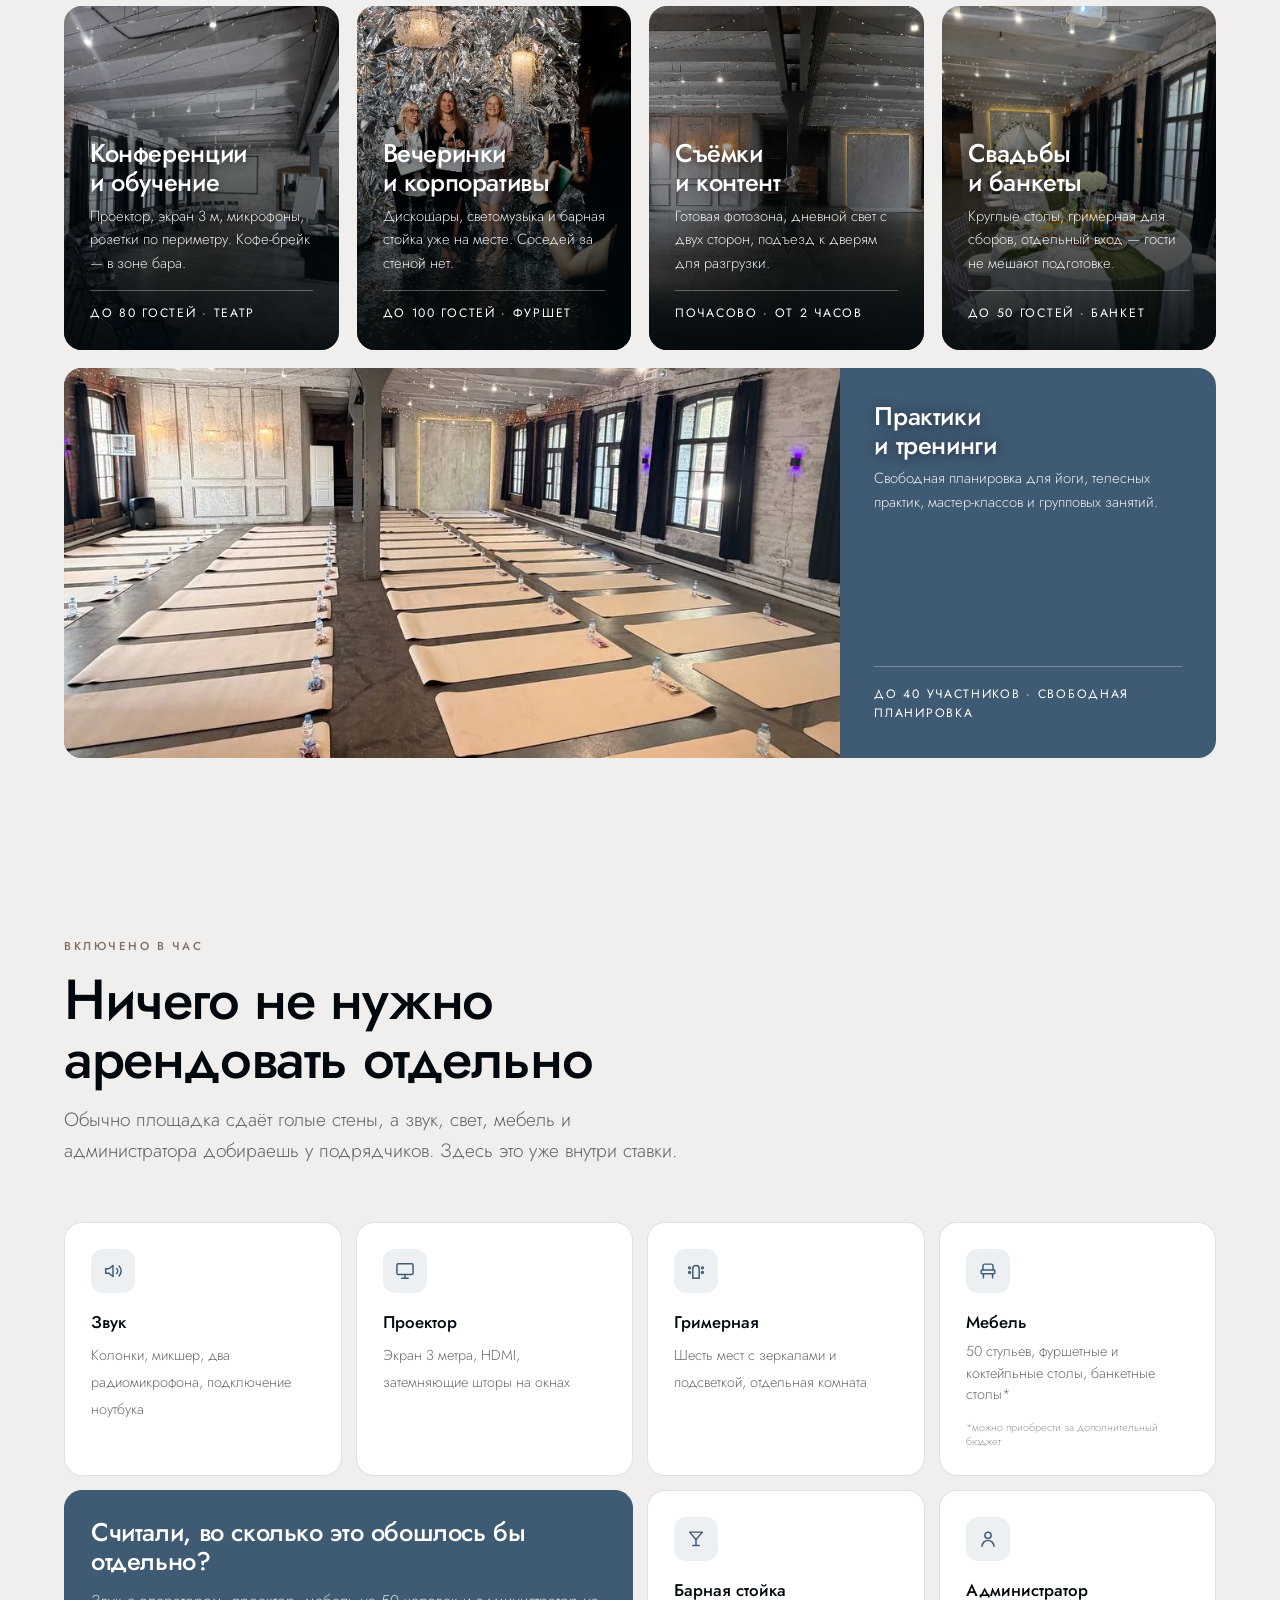
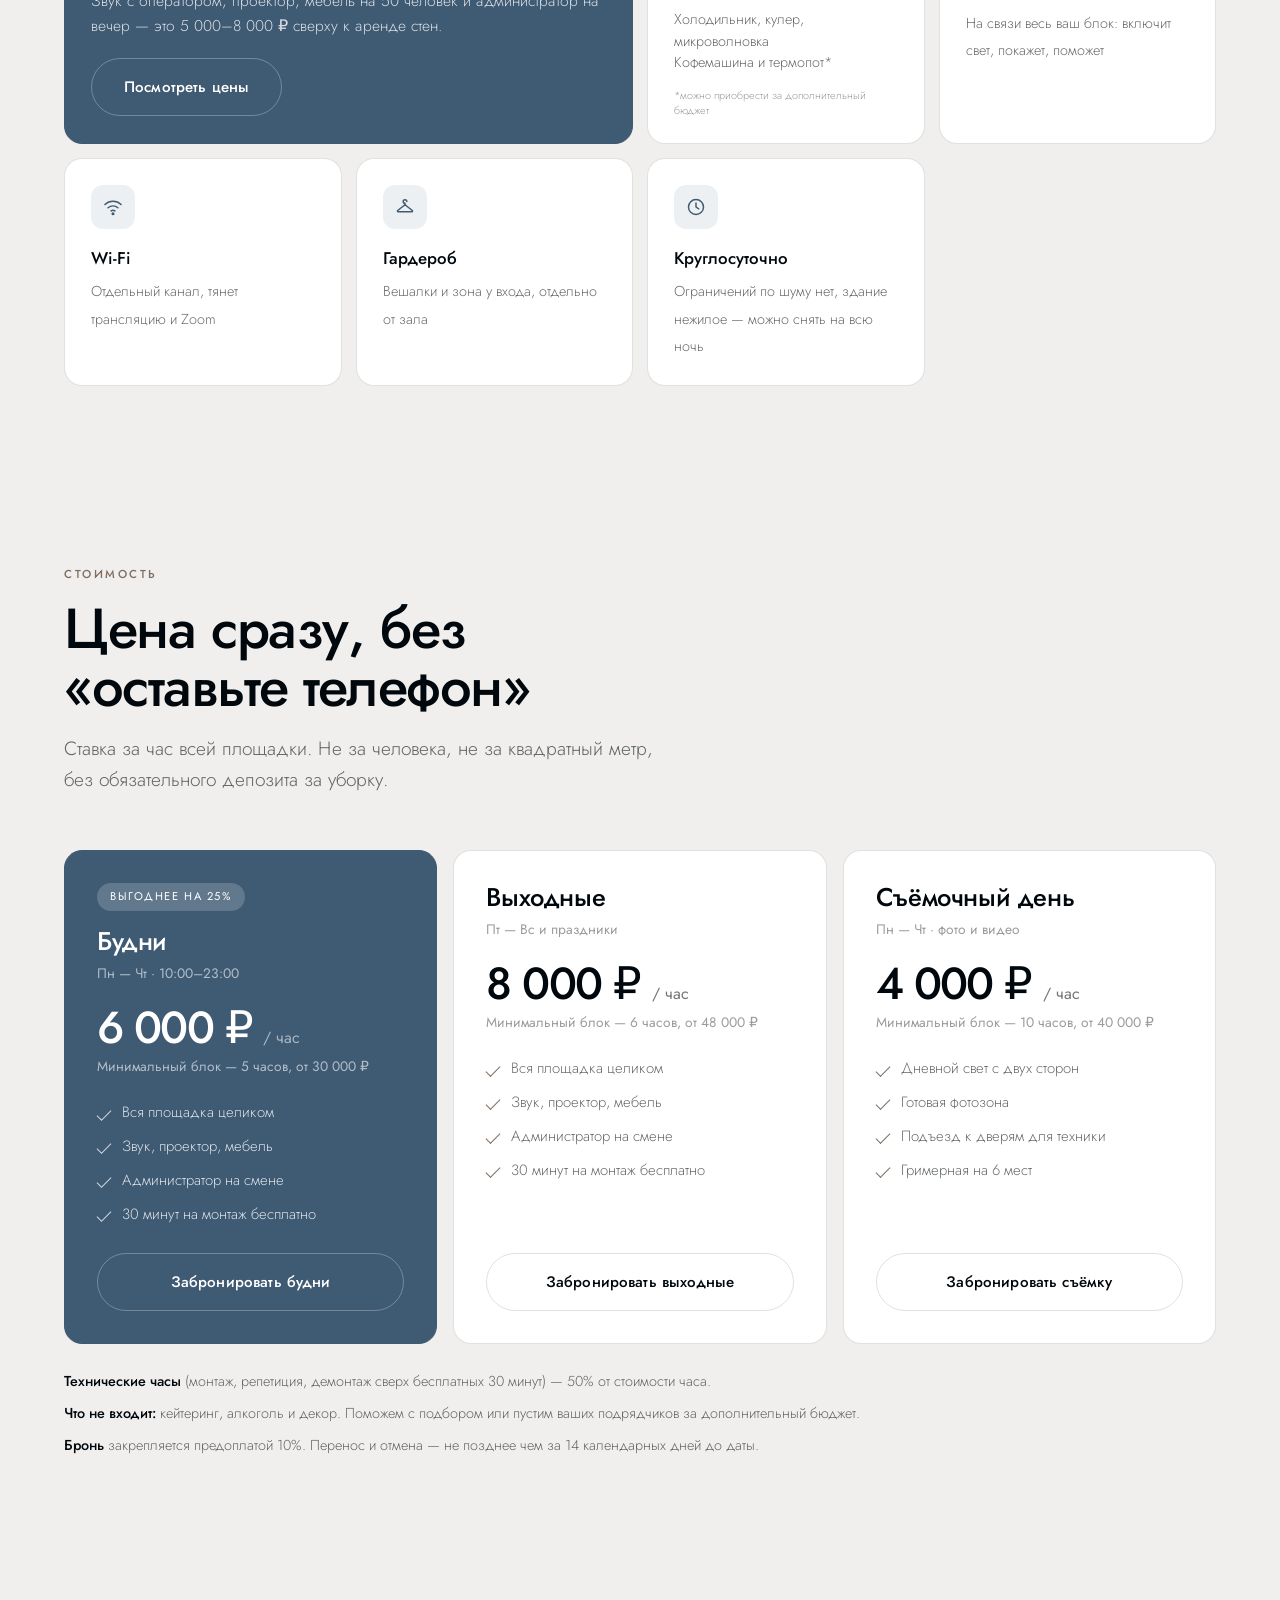
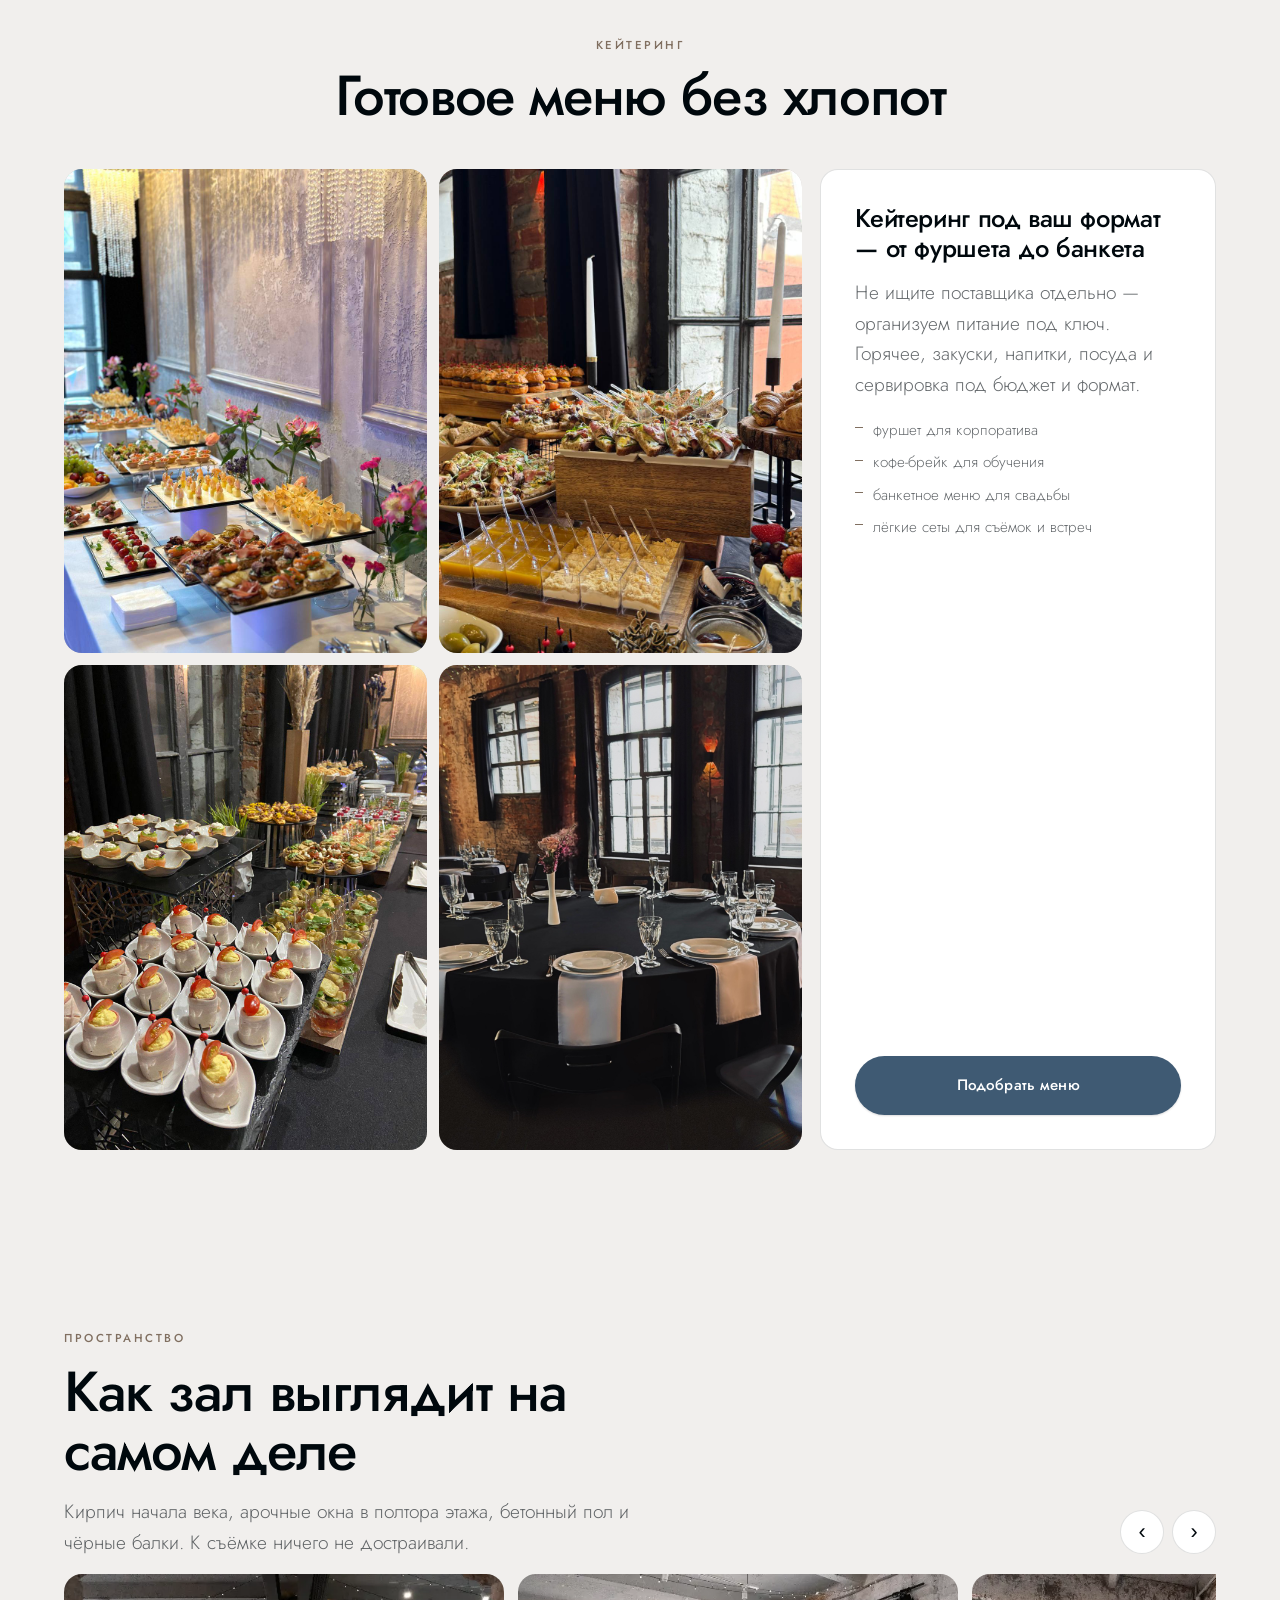
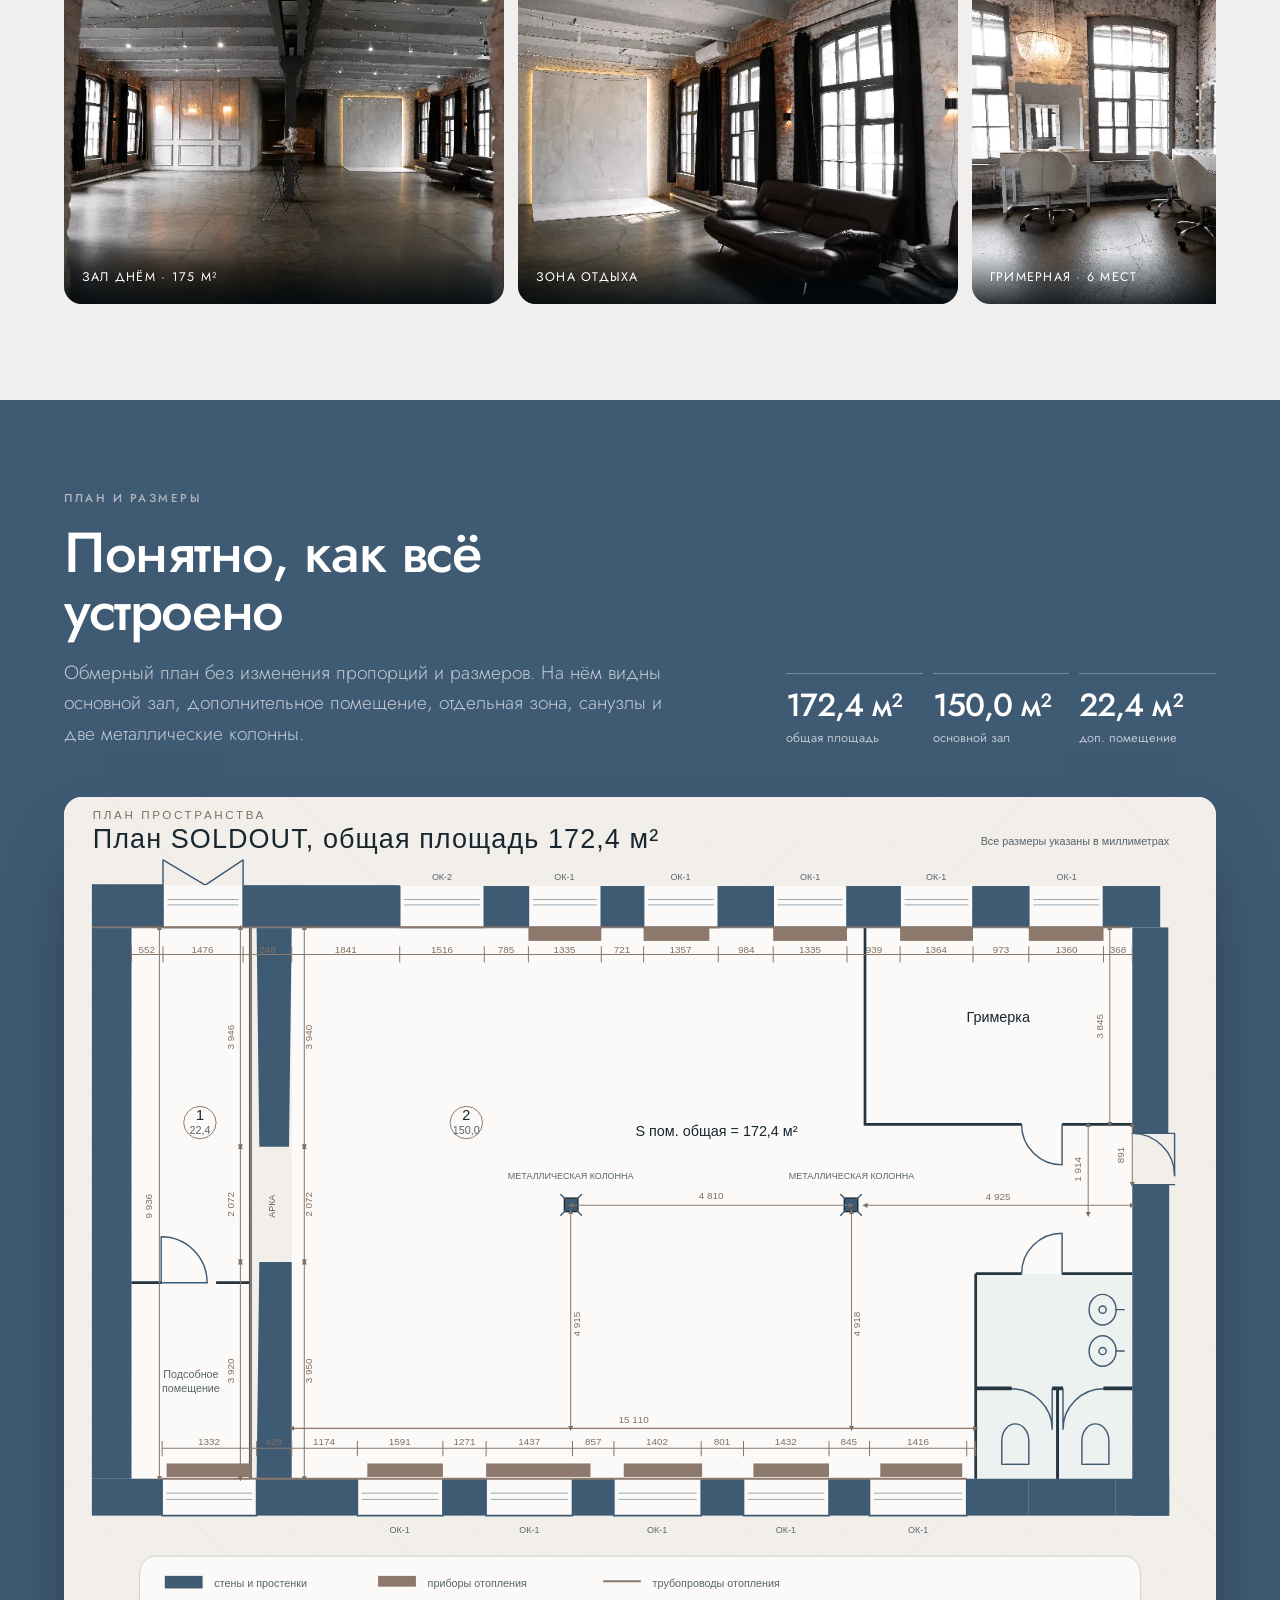
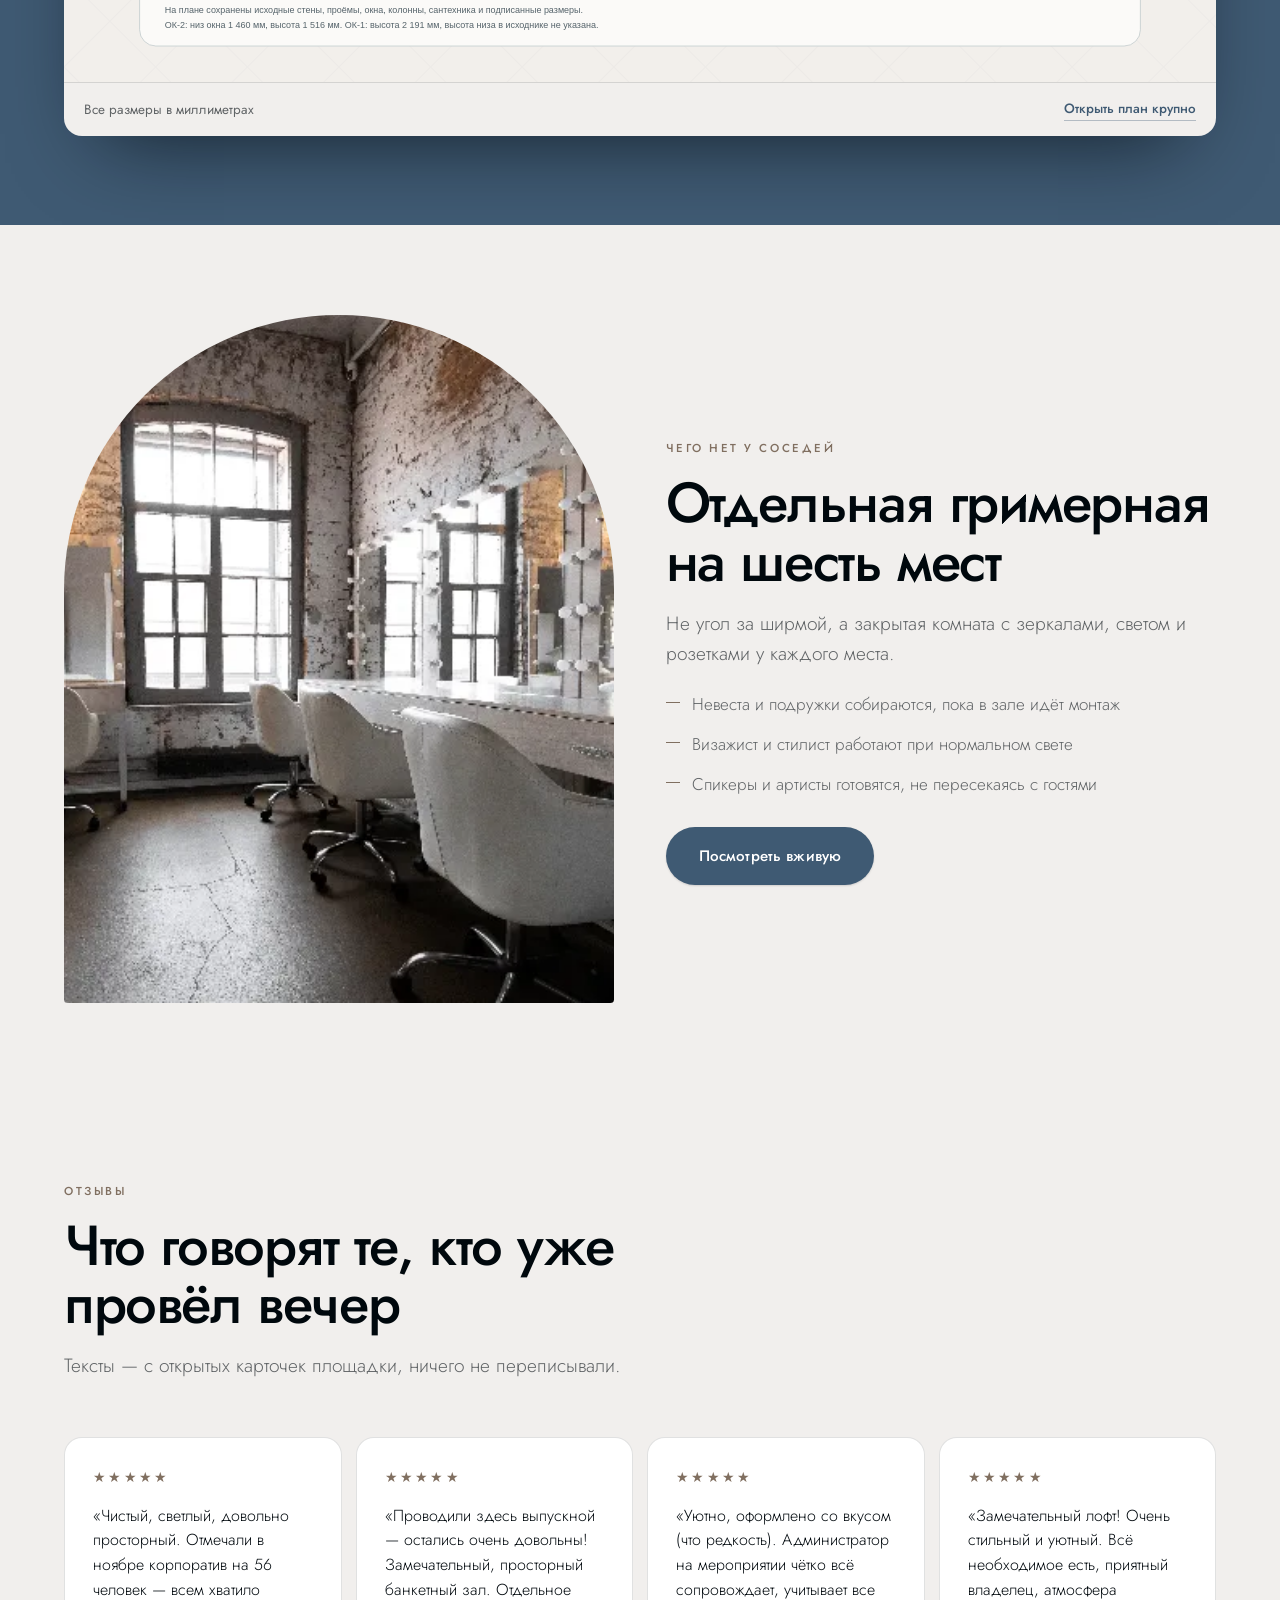
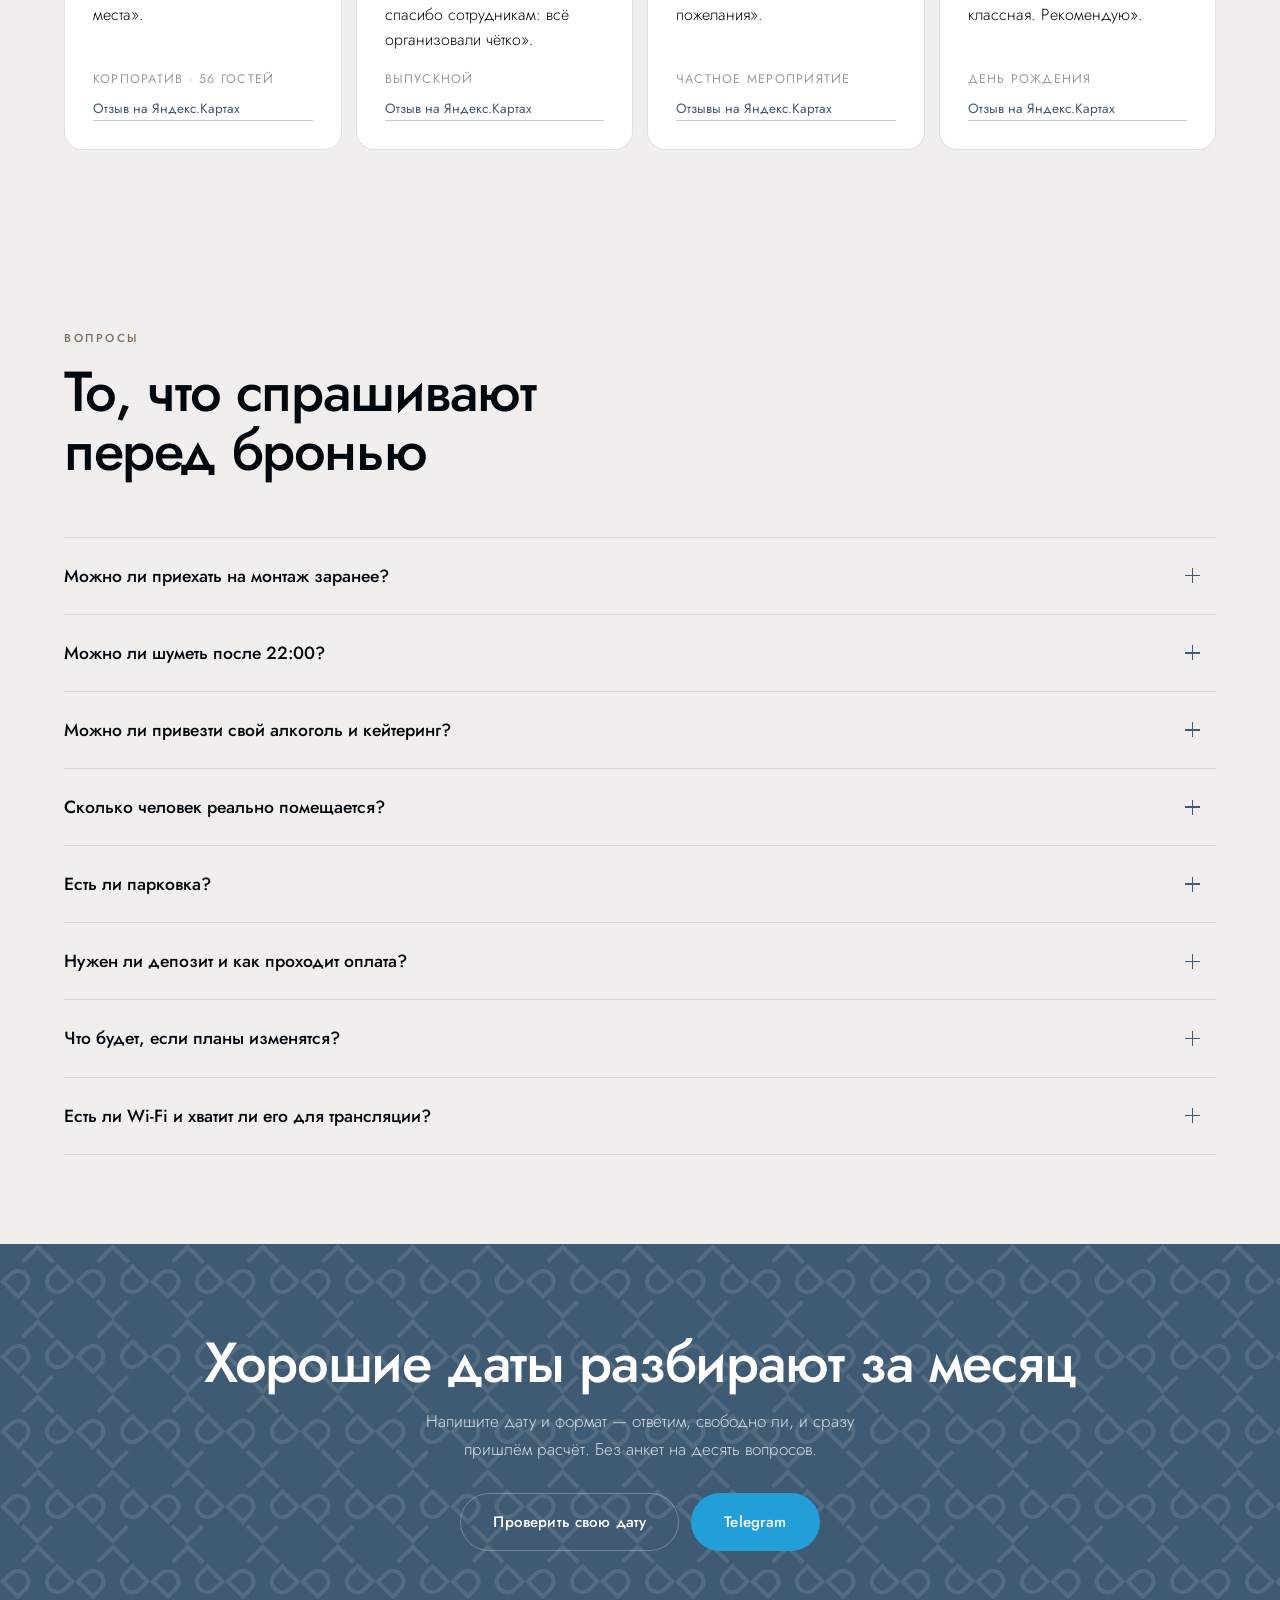
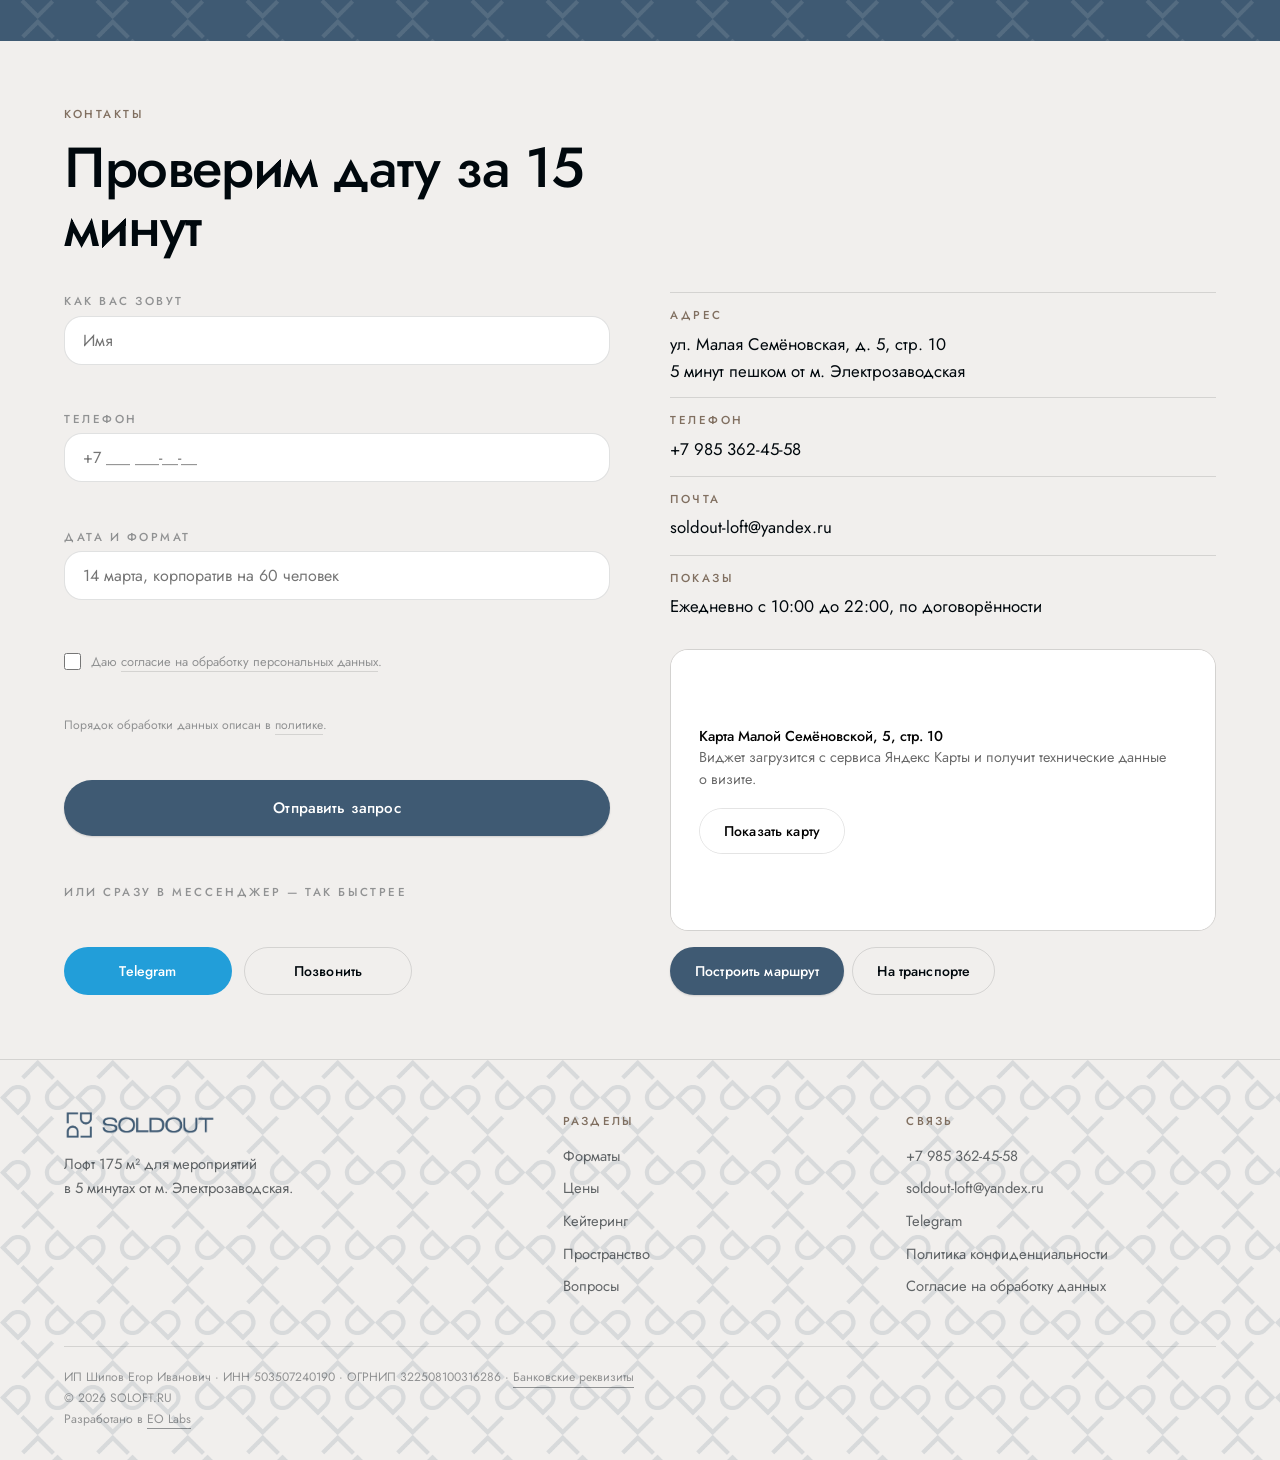
==== commit ed81efb0: "Update footer EO Labs link" ====
--- a/index.html
+++ b/index.html
@@ -601,7 +601,7 @@
       ИП Шипов Егор Иванович · ИНН 503507240190 · ОГРНИП 322508100316286 ·
       <button id="reqBtn" style="color:inherit;border-bottom:1px solid currentColor">Банковские реквизиты</button><br>
       © 2026 SOLOFT.RU<br>
-      Разработано в <a class="dev-credit" href="https://www.eolabs.ru/" target="_blank" rel="noopener noreferrer">EO Labs</a>
+      Разработано в <a class="dev-credit" href="https://eolabs.ru/" target="_blank" rel="noopener noreferrer">EO Labs</a>
     </div>
   </div>
 </footer>
